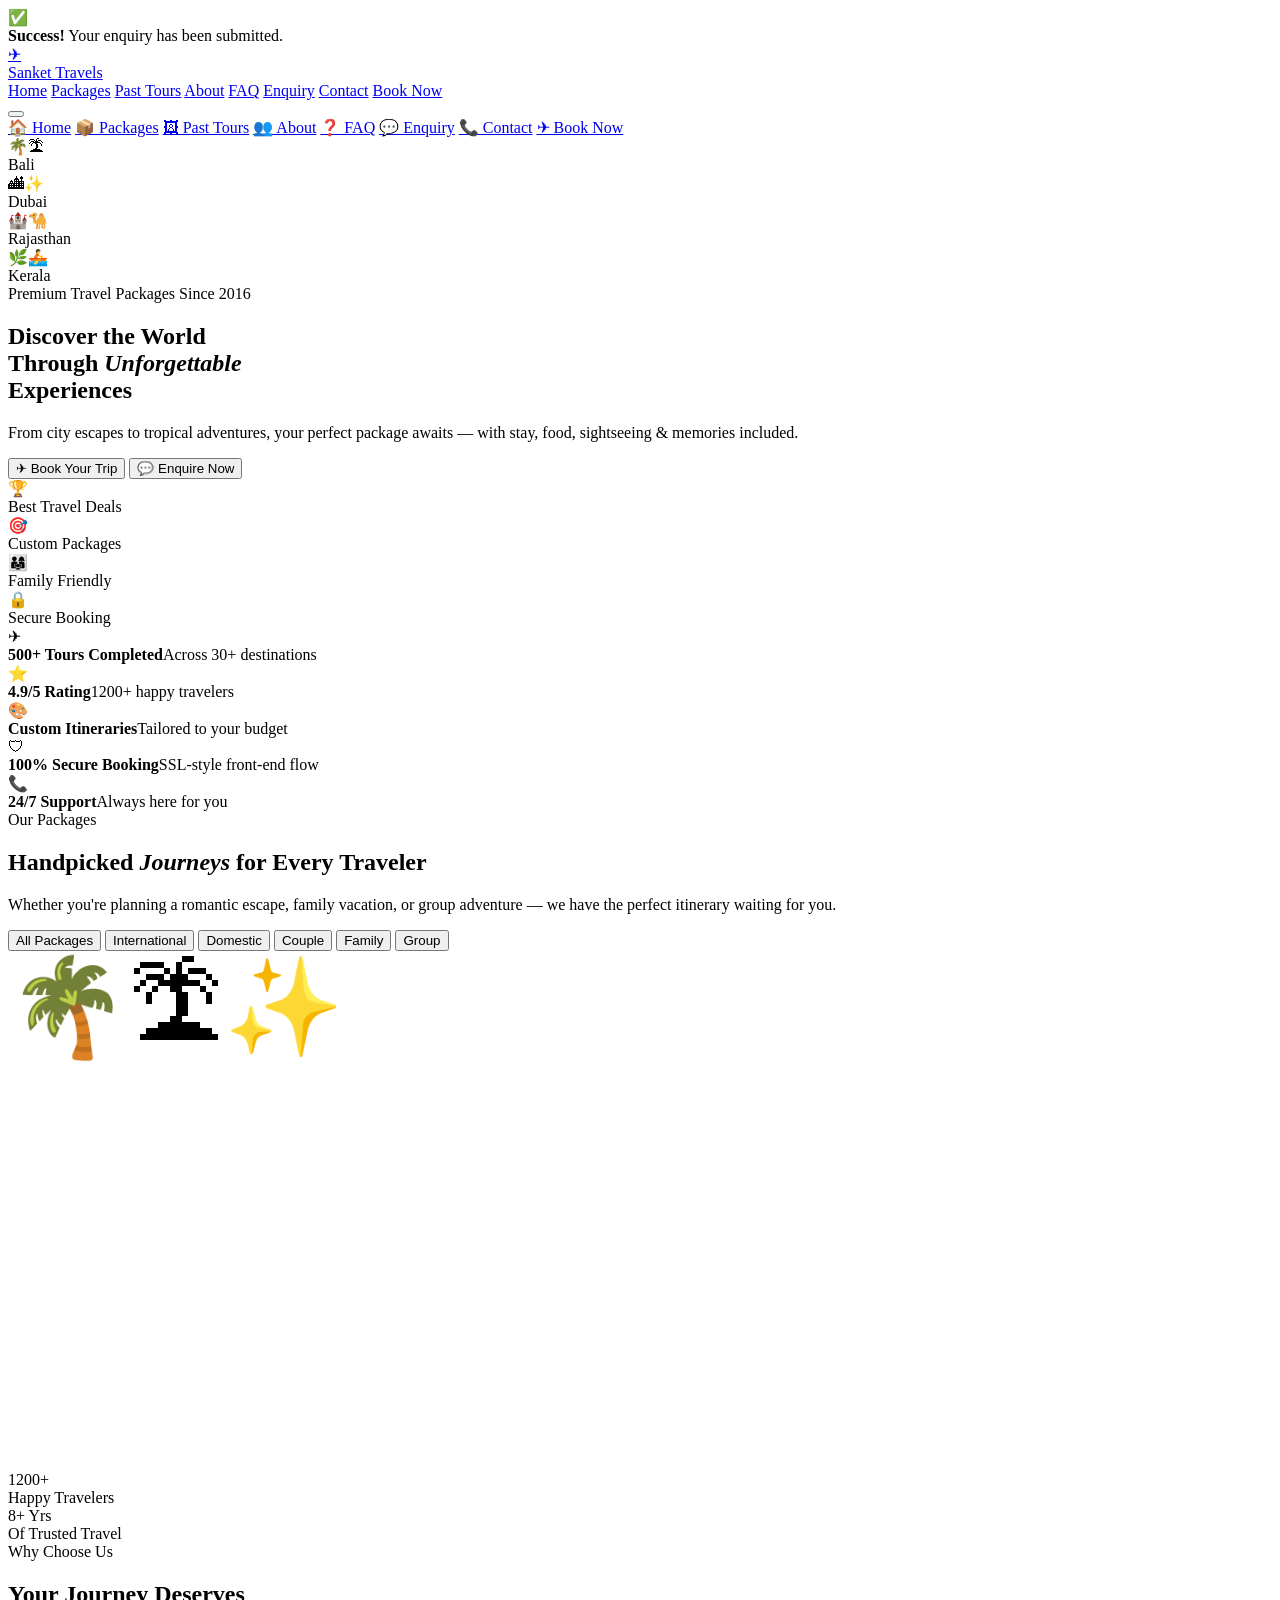
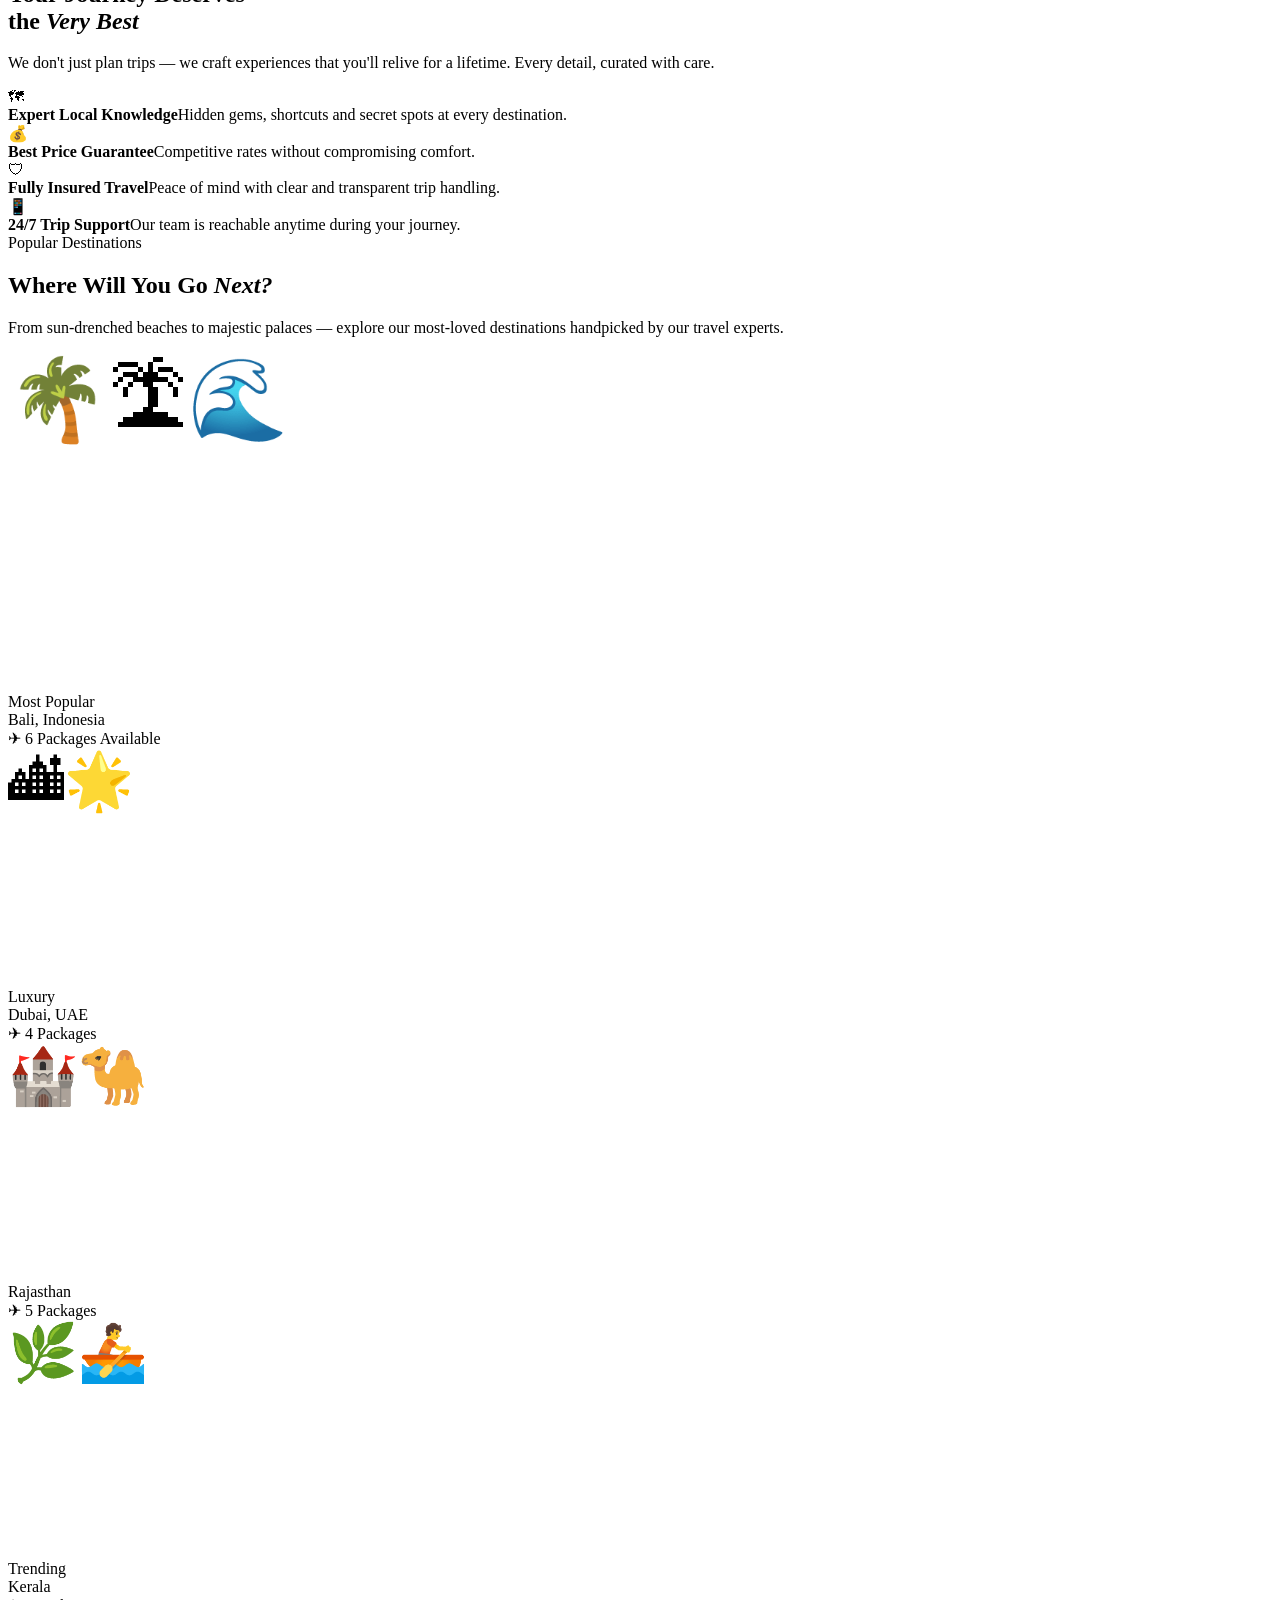
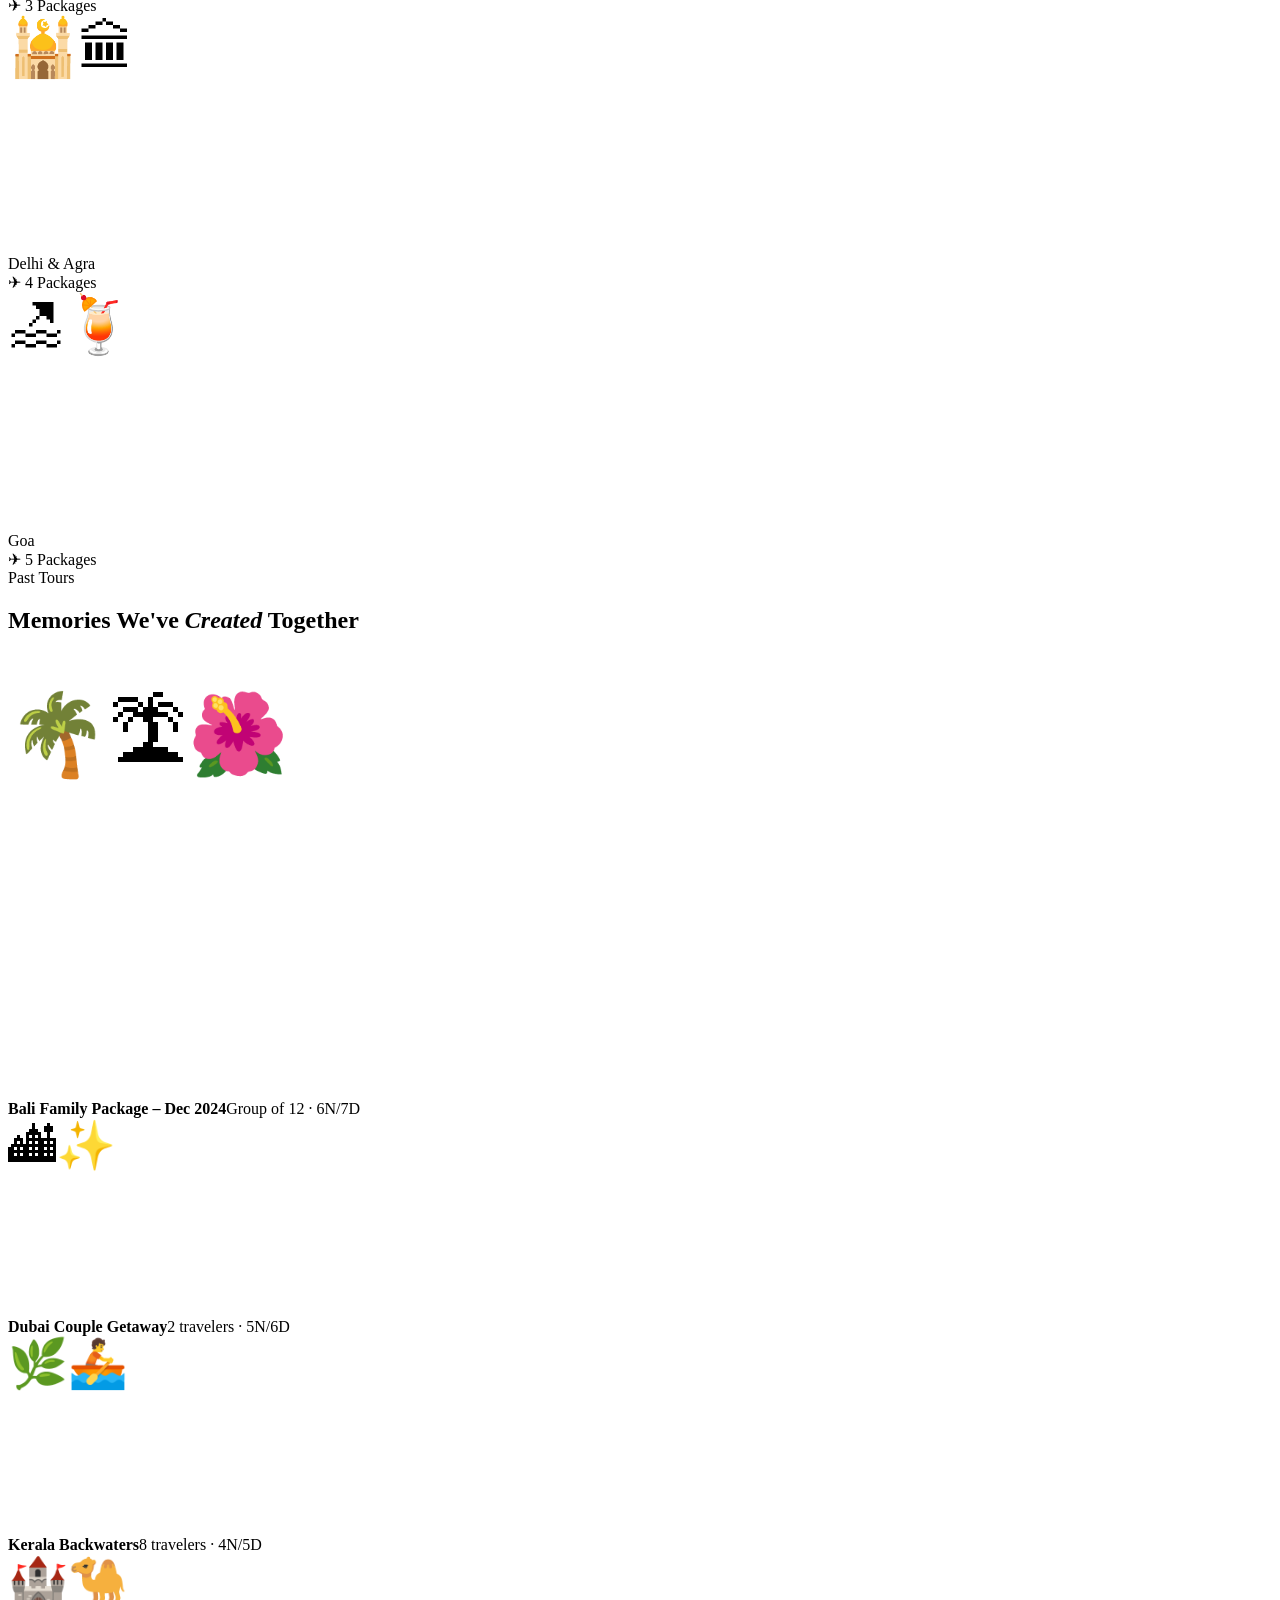
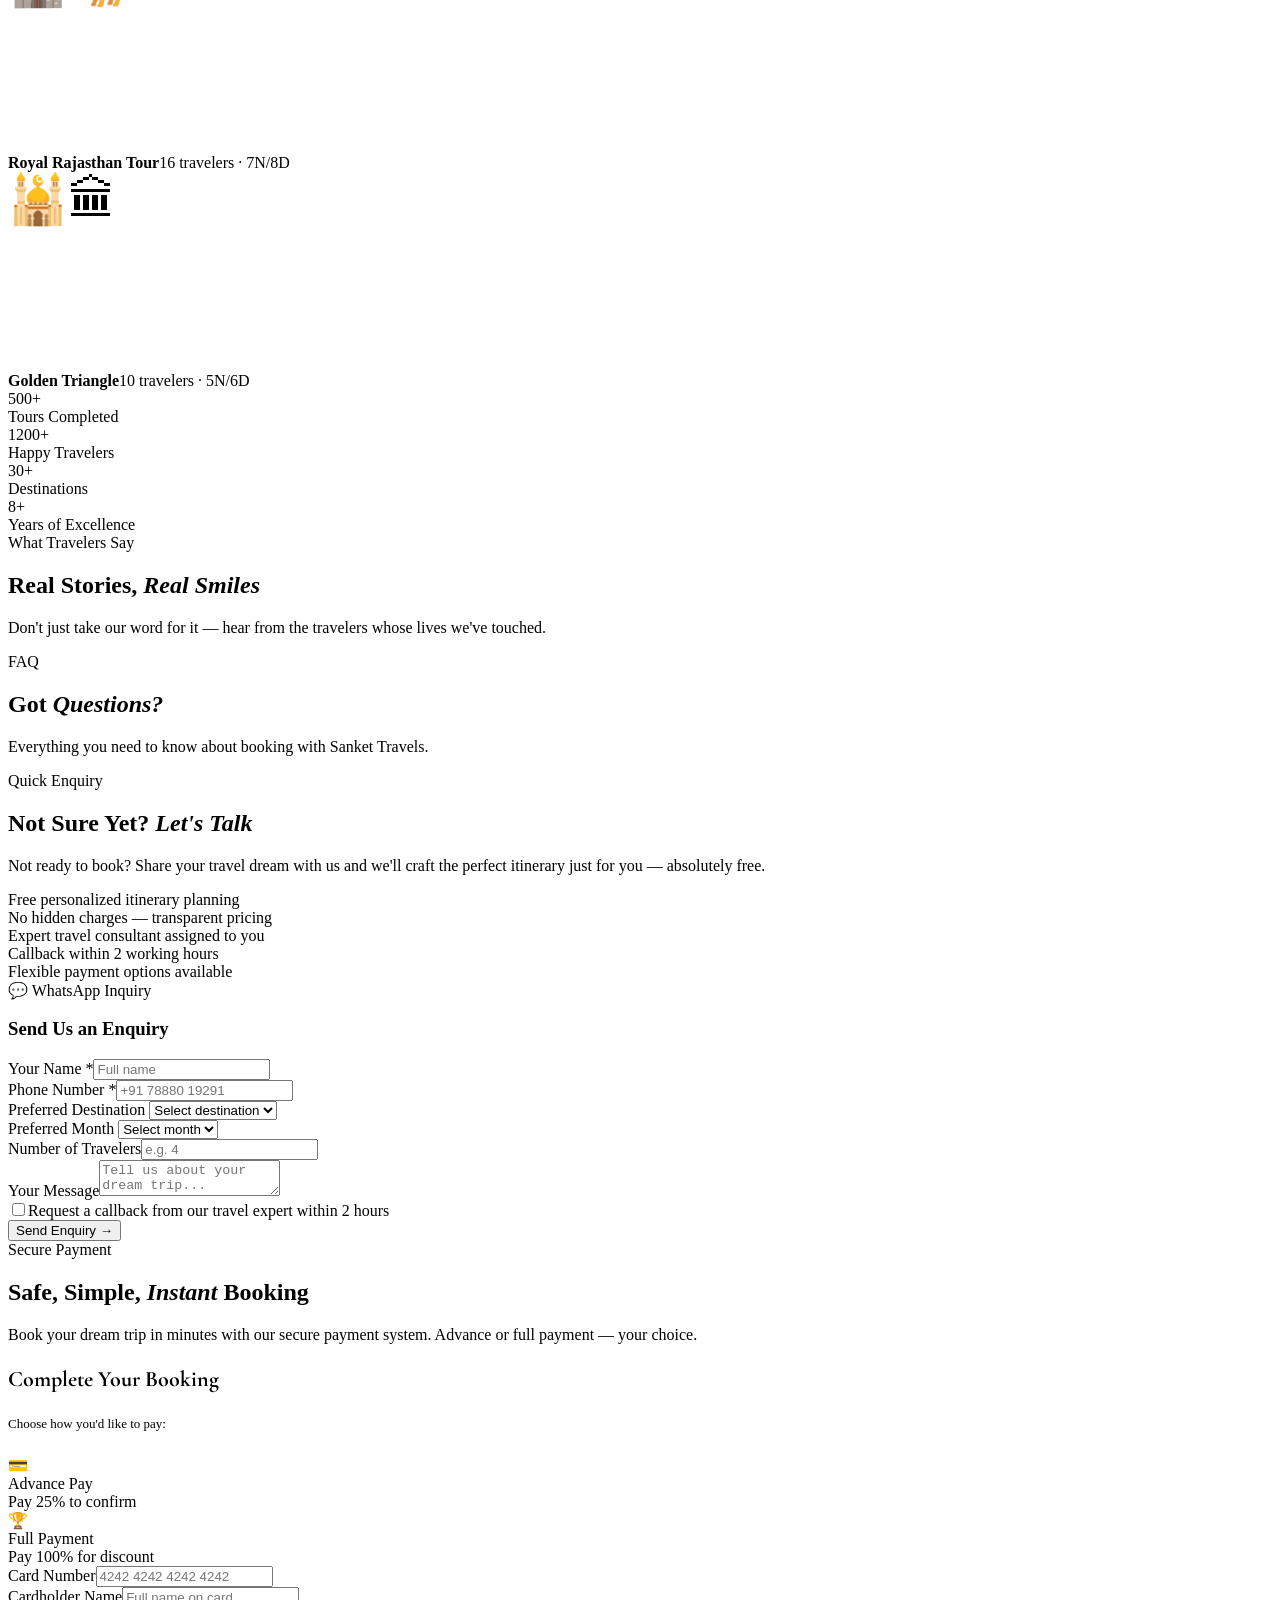
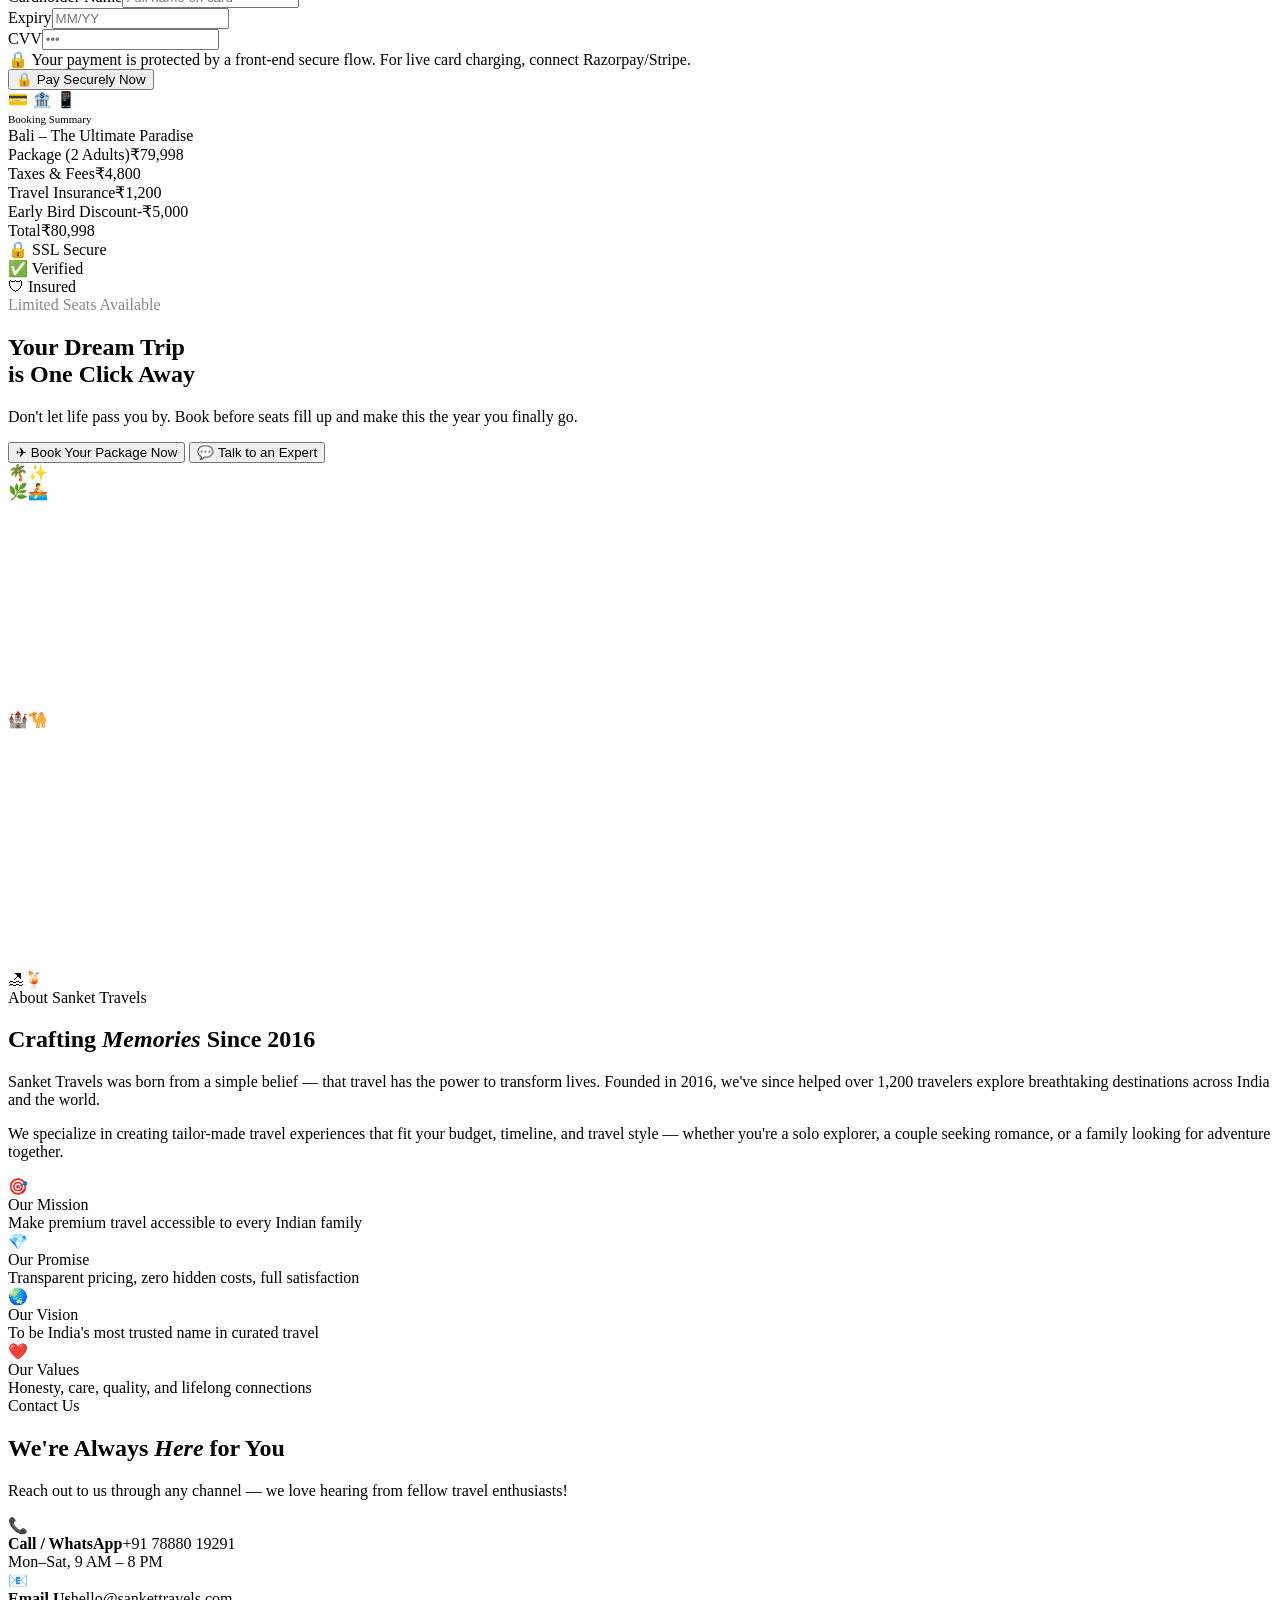
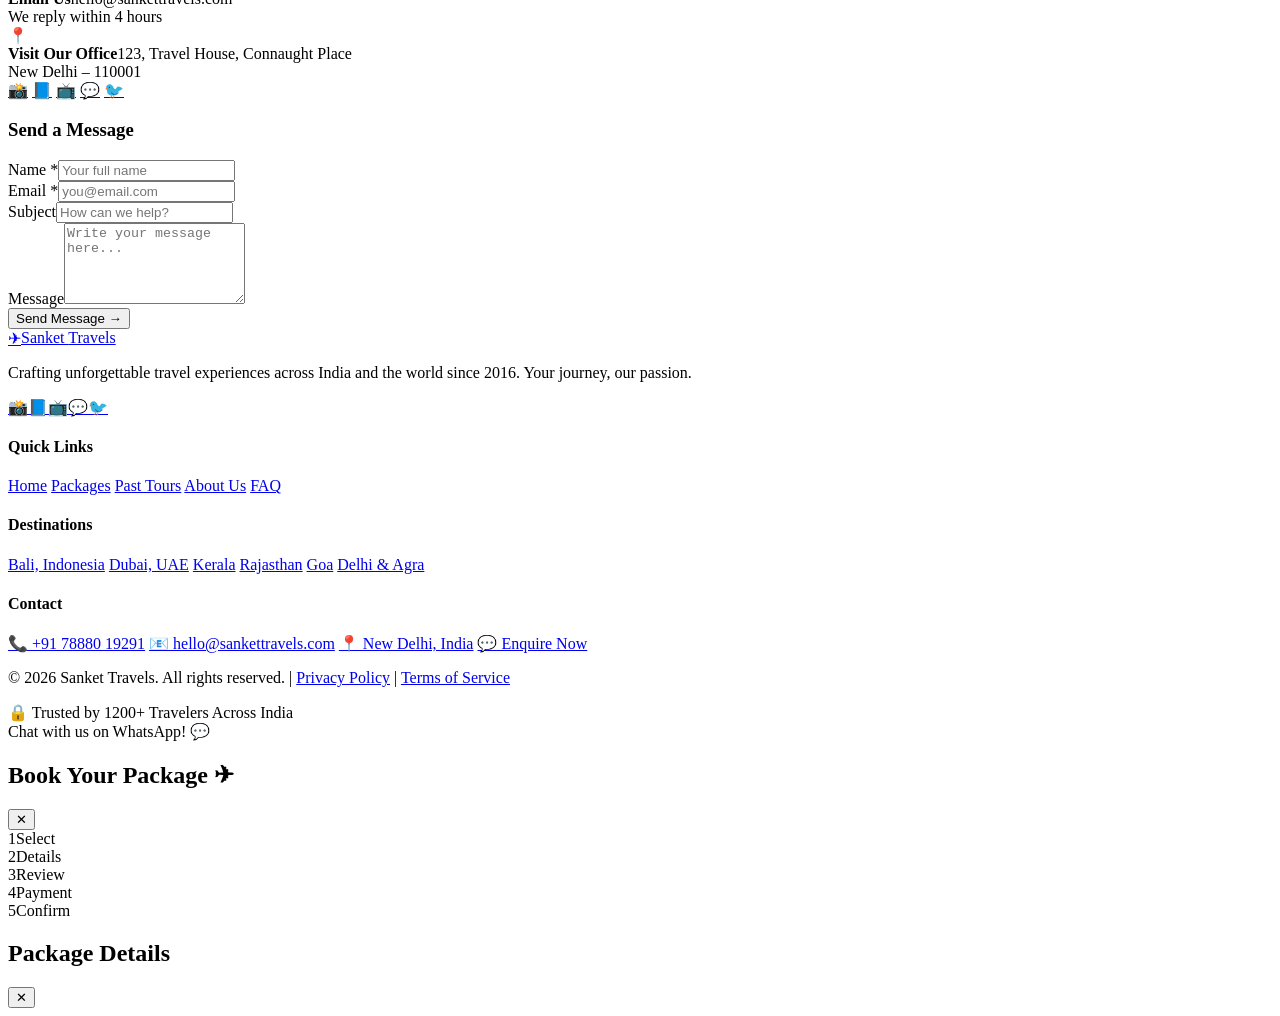
==== index.html @ 06721285 "Add files via upload" ====
<!doctype html>
<html lang="en">
<head>
  <meta charset="UTF-8" />
  <meta name="viewport" content="width=device-width, initial-scale=1.0" />
  <title>Sanket Travels – Unforgettable Journeys Await</title>
  <meta name="description" content="Sanket Travels offers premium multi-destination travel packages including Bali, Dubai, Goa, Kerala, Rajasthan and more." />
  <meta name="keywords" content="Sanket Travels, travel packages, Bali tours, Dubai packages, family travel, couple trips, budget tours India" />
  <link rel="preconnect" href="https://fonts.googleapis.com" />
  <link rel="preconnect" href="https://fonts.gstatic.com" crossorigin />
  <link href="https://fonts.googleapis.com/css2?family=Cormorant+Garamond:wght@400;600;700&family=DM+Sans:wght@400;500;700&family=Playfair+Display:ital,wght@0,700;1,600&display=swap" rel="stylesheet" />
  <link rel="stylesheet" href="assets/css/style.css" />
</head>
<body>
  <div class="notif" id="notif" aria-live="polite">
    <div class="notif-icon" id="notifIcon">✅</div>
    <div>
      <strong id="notifTitle">Success!</strong>
      <span id="notifMsg">Your enquiry has been submitted.</span>
    </div>
  </div>

  <nav id="mainNav">
    <div class="nav-inner">
      <a class="nav-logo" href="#home">
        <div class="nav-logo-icon">✈</div>
        <span class="nav-logo-text">Sanket <span>Travels</span></span>
      </a>
      <div class="nav-links">
        <a href="#home">Home</a>
        <a href="#packages">Packages</a>
        <a href="#gallery">Past Tours</a>
        <a href="#about">About</a>
        <a href="#faq">FAQ</a>
        <a href="#enquiry">Enquiry</a>
        <a href="#contact">Contact</a>
        <a href="#bookingModalAnchor" class="nav-cta" id="bookNowNav">Book Now</a>
      </div>
      <button class="hamburger" id="hamburger" aria-label="Open menu">
        <span></span><span></span><span></span>
      </button>
    </div>
  </nav>

  <div class="mobile-menu" id="mobileMenu">
    <a href="#home">🏠 Home</a>
    <a href="#packages">📦 Packages</a>
    <a href="#gallery">🖼 Past Tours</a>
    <a href="#about">👥 About</a>
    <a href="#faq">❓ FAQ</a>
    <a href="#enquiry">💬 Enquiry</a>
    <a href="#contact">📞 Contact</a>
    <a href="#bookingModalAnchor" class="mobile-book" id="mobileBookNow">✈ Book Now</a>
  </div>

  <main>
    <section class="hero" id="home">
      <div class="hero-bg"></div>
      <div class="hero-pattern"></div>
      <div class="hero-glow"></div>
      <div class="hero-glow2"></div>

      <div class="hero-images">
        <div class="hero-img-grid">
          <div class="hero-img-cell"><div class="img-placeholder bali">🌴🏝</div><span class="hero-img-label">Bali</span></div>
          <div class="hero-img-cell"><div class="img-placeholder dubai">🏙✨</div><span class="hero-img-label">Dubai</span></div>
          <div class="hero-img-cell"><div class="img-placeholder rajasthan">🏰🐪</div><span class="hero-img-label">Rajasthan</span></div>
          <div class="hero-img-cell"><div class="img-placeholder kerala">🌿🚣</div><span class="hero-img-label">Kerala</span></div>
        </div>
      </div>

      <div class="hero-content">
        <div class="hero-eyebrow"><span>Premium Travel Packages Since 2016</span></div>
        <h1>Discover the World<br>Through <em>Unforgettable</em><br>Experiences</h1>
        <p class="hero-sub">From city escapes to tropical adventures, your perfect package awaits — with stay, food, sightseeing & memories included.</p>
        <div class="hero-btns">
          <button class="btn-primary" data-scroll="packages">✈ Book Your Trip</button>
          <button class="btn-outline" data-scroll="enquiry">💬 Enquire Now</button>
        </div>
        <div class="hero-trust">
          <div class="trust-item"><div class="trust-icon">🏆</div>Best Travel Deals</div>
          <div class="trust-item"><div class="trust-icon">🎯</div>Custom Packages</div>
          <div class="trust-item"><div class="trust-icon">👨‍👩‍👧</div>Family Friendly</div>
          <div class="trust-item"><div class="trust-icon">🔒</div>Secure Booking</div>
        </div>
      </div>
    </section>

    <div class="trust-section">
      <div class="trust-row">
        <div class="trust-badge"><span class="trust-badge-icon">✈</span><div class="trust-badge-text"><strong>500+ Tours Completed</strong><span>Across 30+ destinations</span></div></div>
        <div class="trust-badge"><span class="trust-badge-icon">⭐</span><div class="trust-badge-text"><strong>4.9/5 Rating</strong><span>1200+ happy travelers</span></div></div>
        <div class="trust-badge"><span class="trust-badge-icon">🎨</span><div class="trust-badge-text"><strong>Custom Itineraries</strong><span>Tailored to your budget</span></div></div>
        <div class="trust-badge"><span class="trust-badge-icon">🛡</span><div class="trust-badge-text"><strong>100% Secure Booking</strong><span>SSL-style front-end flow</span></div></div>
        <div class="trust-badge"><span class="trust-badge-icon">📞</span><div class="trust-badge-text"><strong>24/7 Support</strong><span>Always here for you</span></div></div>
      </div>
    </div>

    <section class="packages-section" id="packages">
      <div class="container">
        <div class="section-header fade-in">
          <span class="section-label">Our Packages</span>
          <h2 class="section-title">Handpicked <em>Journeys</em> for Every Traveler</h2>
          <p class="section-sub">Whether you're planning a romantic escape, family vacation, or group adventure — we have the perfect itinerary waiting for you.</p>
        </div>
        <div class="packages-filter fade-in">
          <button class="filter-btn active" data-filter="all">All Packages</button>
          <button class="filter-btn" data-filter="international">International</button>
          <button class="filter-btn" data-filter="domestic">Domestic</button>
          <button class="filter-btn" data-filter="couple">Couple</button>
          <button class="filter-btn" data-filter="family">Family</button>
          <button class="filter-btn" data-filter="group">Group</button>
        </div>
        <div class="packages-grid" id="packagesGrid"></div>
      </div>
    </section>

    <section class="why-section" id="why">
      <div class="container">
        <div class="why-grid">
          <div class="why-visual slide-left">
            <div class="why-img-main"><div class="img-placeholder bali" style="height:520px;font-size:96px">🌴🏝✨</div></div>
            <div class="why-stat-card top-right">
              <div class="why-stat-num">1200+</div>
              <div class="why-stat-label">Happy Travelers</div>
            </div>
            <div class="why-stat-card bottom-left">
              <div class="why-stat-num">8+ Yrs</div>
              <div class="why-stat-label">Of Trusted Travel</div>
            </div>
          </div>
          <div class="why-content slide-right">
            <span class="section-label">Why Choose Us</span>
            <h2 class="section-title">Your Journey Deserves<br>the <em>Very Best</em></h2>
            <p class="section-sub">We don't just plan trips — we craft experiences that you'll relive for a lifetime. Every detail, curated with care.</p>
            <div class="why-features">
              <div class="why-feature"><div class="why-feature-icon">🗺</div><div class="why-feature-text"><strong>Expert Local Knowledge</strong><span>Hidden gems, shortcuts and secret spots at every destination.</span></div></div>
              <div class="why-feature"><div class="why-feature-icon">💰</div><div class="why-feature-text"><strong>Best Price Guarantee</strong><span>Competitive rates without compromising comfort.</span></div></div>
              <div class="why-feature"><div class="why-feature-icon">🛡</div><div class="why-feature-text"><strong>Fully Insured Travel</strong><span>Peace of mind with clear and transparent trip handling.</span></div></div>
              <div class="why-feature"><div class="why-feature-icon">📱</div><div class="why-feature-text"><strong>24/7 Trip Support</strong><span>Our team is reachable anytime during your journey.</span></div></div>
            </div>
          </div>
        </div>
      </div>
    </section>

    <section class="destinations-section" id="destinations">
      <div class="container">
        <div class="section-header-center fade-in">
          <span class="section-label">Popular Destinations</span>
          <h2 class="section-title">Where Will You Go <em>Next?</em></h2>
          <p class="section-sub">From sun-drenched beaches to majestic palaces — explore our most-loved destinations handpicked by our travel experts.</p>
        </div>
        <div class="dest-grid fade-in">
          <div class="dest-card large" data-scroll="packages">
            <div class="dest-card-img"><div class="img-placeholder bali" style="height:340px;font-size:80px">🌴🏝🌊</div></div>
            <div class="dest-overlay"></div>
            <div class="dest-tag">Most Popular</div>
            <div class="dest-info"><div class="dest-name">Bali, Indonesia</div><div class="dest-pkg-count">✈ 6 Packages Available</div></div>
          </div>
          <div class="dest-card" data-scroll="packages">
            <div class="dest-card-img"><div class="img-placeholder dubai" style="height:240px;font-size:56px">🏙🌟</div></div>
            <div class="dest-overlay"></div>
            <div class="dest-tag">Luxury</div>
            <div class="dest-info"><div class="dest-name">Dubai, UAE</div><div class="dest-pkg-count">✈ 4 Packages</div></div>
          </div>
          <div class="dest-card" data-scroll="packages">
            <div class="dest-card-img"><div class="img-placeholder rajasthan" style="height:240px;font-size:56px">🏰🐪</div></div>
            <div class="dest-overlay"></div>
            <div class="dest-info"><div class="dest-name">Rajasthan</div><div class="dest-pkg-count">✈ 5 Packages</div></div>
          </div>
          <div class="dest-card" data-scroll="packages">
            <div class="dest-card-img"><div class="img-placeholder kerala" style="height:240px;font-size:56px">🌿🚣</div></div>
            <div class="dest-overlay"></div>
            <div class="dest-tag">Trending</div>
            <div class="dest-info"><div class="dest-name">Kerala</div><div class="dest-pkg-count">✈ 3 Packages</div></div>
          </div>
          <div class="dest-card" data-scroll="packages">
            <div class="dest-card-img"><div class="img-placeholder delhi" style="height:240px;font-size:56px">🕌🏛</div></div>
            <div class="dest-overlay"></div>
            <div class="dest-info"><div class="dest-name">Delhi & Agra</div><div class="dest-pkg-count">✈ 4 Packages</div></div>
          </div>
          <div class="dest-card" data-scroll="packages">
            <div class="dest-card-img"><div class="img-placeholder goa" style="height:240px;font-size:56px">🏖🍹</div></div>
            <div class="dest-overlay"></div>
            <div class="dest-info"><div class="dest-name">Goa</div><div class="dest-pkg-count">✈ 5 Packages</div></div>
          </div>
        </div>
      </div>
    </section>

    <section class="gallery-section" id="gallery">
      <div class="container">
        <div class="section-header-center fade-in">
          <span class="section-label">Past Tours</span>
          <h2 class="section-title" style="color:var(--white)">Memories We've <em>Created</em> Together</h2>
          <p class="section-sub" style="color:rgba(255,255,255,.6)">Over 500 successful tours completed. Here's a glimpse of the journeys we've crafted for our wonderful travelers.</p>
        </div>
        <div class="gallery-grid fade-in">
          <div class="gallery-item"><div class="img-placeholder bali" style="height:412px;font-size:80px">🌴🏝🌺</div><div class="gallery-caption"><strong>Bali Family Package – Dec 2024</strong><span>Group of 12 · 6N/7D</span></div></div>
          <div class="gallery-item"><div class="img-placeholder dubai" style="height:200px;font-size:48px">🏙✨</div><div class="gallery-caption"><strong>Dubai Couple Getaway</strong><span>2 travelers · 5N/6D</span></div></div>
          <div class="gallery-item"><div class="img-placeholder kerala" style="height:200px;font-size:48px">🌿🚣</div><div class="gallery-caption"><strong>Kerala Backwaters</strong><span>8 travelers · 4N/5D</span></div></div>
          <div class="gallery-item"><div class="img-placeholder rajasthan" style="height:200px;font-size:48px">🏰🐪</div><div class="gallery-caption"><strong>Royal Rajasthan Tour</strong><span>16 travelers · 7N/8D</span></div></div>
          <div class="gallery-item"><div class="img-placeholder delhi" style="height:200px;font-size:48px">🕌🏛</div><div class="gallery-caption"><strong>Golden Triangle</strong><span>10 travelers · 5N/6D</span></div></div>
        </div>
        <div class="tours-stats fade-in">
          <div class="tour-stat"><span class="tour-stat-num">500+</span><div class="tour-stat-label">Tours Completed</div></div>
          <div class="tour-stat"><span class="tour-stat-num">1200+</span><div class="tour-stat-label">Happy Travelers</div></div>
          <div class="tour-stat"><span class="tour-stat-num">30+</span><div class="tour-stat-label">Destinations</div></div>
          <div class="tour-stat"><span class="tour-stat-num">8+</span><div class="tour-stat-label">Years of Excellence</div></div>
        </div>
      </div>
    </section>

    <section class="testimonials-section" id="testimonials">
      <div class="container">
        <div class="section-header-center fade-in">
          <span class="section-label">What Travelers Say</span>
          <h2 class="section-title">Real Stories, <em>Real Smiles</em></h2>
          <p class="section-sub">Don't just take our word for it — hear from the travelers whose lives we've touched.</p>
        </div>
        <div class="testimonials-grid fade-in" id="testimonialsGrid"></div>
      </div>
    </section>

    <section class="faq-section" id="faq">
      <div class="container">
        <div class="section-header-center fade-in">
          <span class="section-label">FAQ</span>
          <h2 class="section-title">Got <em>Questions?</em></h2>
          <p class="section-sub">Everything you need to know about booking with Sanket Travels.</p>
        </div>
        <div class="faq-grid fade-in" id="faqGrid"></div>
      </div>
    </section>

    <section class="enquiry-section" id="enquiry">
      <div class="container">
        <div class="enquiry-grid">
          <div class="enquiry-content slide-left">
            <span class="section-label">Quick Enquiry</span>
            <h2 class="section-title">Not Sure Yet? <em>Let's Talk</em></h2>
            <p class="section-sub">Not ready to book? Share your travel dream with us and we'll craft the perfect itinerary just for you — absolutely free.</p>
            <div class="enquiry-perks">
              <div class="perk">Free personalized itinerary planning</div>
              <div class="perk">No hidden charges — transparent pricing</div>
              <div class="perk">Expert travel consultant assigned to you</div>
              <div class="perk">Callback within 2 working hours</div>
              <div class="perk">Flexible payment options available</div>
            </div>
            <div class="mini-wa">
              <a class="mini-wa-btn" id="enquiryWhatsApp" target="_blank" rel="noopener">💬 WhatsApp Inquiry</a>
            </div>
          </div>
          <div class="slide-right">
            <div class="enquiry-form">
              <h3 class="form-title">Send Us an Enquiry</h3>
              <form id="enquiryForm">
                <div class="form-row">
                  <div class="form-group"><label for="enqName">Your Name *</label><input type="text" id="enqName" placeholder="Full name" required></div>
                  <div class="form-group"><label for="enqPhone">Phone Number *</label><input type="tel" id="enqPhone" placeholder="+91 78880 19291" required></div>
                </div>
                <div class="form-group">
                  <label for="enqDest">Preferred Destination</label>
                  <select id="enqDest">
                    <option value="">Select destination</option>
                    <option>Bali, Indonesia</option><option>Dubai, UAE</option><option>Kerala</option><option>Rajasthan</option><option>Delhi & Agra</option><option>Goa</option><option>Not decided yet</option>
                  </select>
                </div>
                <div class="form-row">
                  <div class="form-group">
                    <label for="enqMonth">Preferred Month</label>
                    <select id="enqMonth">
                      <option value="">Select month</option>
                      <option>January</option><option>February</option><option>March</option><option>April</option><option>May</option><option>June</option><option>July</option><option>August</option><option>September</option><option>October</option><option>November</option><option>December</option>
                    </select>
                  </div>
                  <div class="form-group"><label for="enqTravelers">Number of Travelers</label><input type="number" id="enqTravelers" placeholder="e.g. 4" min="1"></div>
                </div>
                <div class="form-group"><label for="enqMsg">Your Message</label><textarea id="enqMsg" placeholder="Tell us about your dream trip..."></textarea></div>
                <div class="form-check"><input type="checkbox" id="enqCallback"><label for="enqCallback">Request a callback from our travel expert within 2 hours</label></div>
                <button class="form-submit" type="submit">Send Enquiry →</button>
              </form>
            </div>
          </div>
        </div>
      </div>
    </section>

    <section class="payment-section" id="payment">
      <div class="container">
        <div class="section-header fade-in">
          <span class="section-label">Secure Payment</span>
          <h2 class="section-title">Safe, Simple, <em>Instant</em> Booking</h2>
          <p class="section-sub">Book your dream trip in minutes with our secure payment system. Advance or full payment — your choice.</p>
        </div>
        <div class="payment-grid fade-in">
          <div class="payment-form-card">
            <h3 style="font-size:22px;margin-bottom:24px;font-family:'Cormorant Garamond',serif">Complete Your Booking</h3>
            <p style="font-size:13px;color:var(--muted);margin-bottom:24px">Choose how you'd like to pay:</p>
            <div class="payment-options">
              <div class="pay-option selected" data-pay="Advance Payment (25%)">
                <div class="pay-option-icon">💳</div><div class="pay-option-label">Advance Pay</div><div class="pay-option-sub">Pay 25% to confirm</div>
              </div>
              <div class="pay-option" data-pay="Full Payment (100%)">
                <div class="pay-option-icon">🏆</div><div class="pay-option-label">Full Payment</div><div class="pay-option-sub">Pay 100% for discount</div>
              </div>
            </div>
            <div class="form-group"><label for="cardNumber">Card Number</label><input id="cardNumber" type="text" placeholder="4242 4242 4242 4242" maxlength="19"></div>
            <div class="card-row">
              <div class="form-group"><label for="cardName">Cardholder Name</label><input id="cardName" type="text" placeholder="Full name on card"></div>
              <div class="form-group"><label for="cardExp">Expiry</label><input id="cardExp" type="text" placeholder="MM/YY" maxlength="5"></div>
              <div class="form-group"><label for="cardCvv">CVV</label><input id="cardCvv" type="password" placeholder="•••" maxlength="3"></div>
            </div>
            <div class="secure-note">
              <span>🔒</span> Your payment is protected by a front-end secure flow. For live card charging, connect Razorpay/Stripe.
            </div>
            <button class="form-submit" id="payNowBtn" type="button">🔒 Pay Securely Now</button>
            <div class="cards-row">💳 🏦 📱</div>
          </div>
          <div class="payment-summary" id="paymentSummary">
            <span class="section-label" style="font-size:11px;margin-bottom:8px">Booking Summary</span>
            <div class="pay-pkg-name">Bali – The Ultimate Paradise</div>
            <div class="pay-line"><span>Package (2 Adults)</span><span>₹79,998</span></div>
            <div class="pay-line"><span>Taxes & Fees</span><span>₹4,800</span></div>
            <div class="pay-line"><span>Travel Insurance</span><span>₹1,200</span></div>
            <div class="pay-line discount"><span>Early Bird Discount</span><span>-₹5,000</span></div>
            <div class="pay-total"><span>Total</span><span>₹80,998</span></div>
            <div class="secure-badges">
              <div class="secure-badge">🔒 SSL Secure</div>
              <div class="secure-badge">✅ Verified</div>
              <div class="secure-badge">🛡 Insured</div>
            </div>
          </div>
        </div>
      </div>
    </section>

    <div class="cta-section fade-in">
      <div class="container">
        <span class="section-label" style="color:rgba(14,17,23,.5);margin-bottom:16px">Limited Seats Available</span>
        <h2 class="cta-title">Your Dream Trip<br>is One Click Away</h2>
        <p class="cta-sub">Don't let life pass you by. Book before seats fill up and make this the year you finally go.</p>
        <div class="cta-btns">
          <button class="btn-dark" id="ctaBook">✈ Book Your Package Now</button>
          <button class="btn-outline dark-on-gold" data-scroll="enquiry">💬 Talk to an Expert</button>
        </div>
      </div>
    </div>

    <section class="about-section" id="about">
      <div class="container">
        <div class="about-grid">
          <div class="about-visual fade-in">
            <div>
              <div class="about-img"><div class="img-placeholder bali">🌴✨</div></div>
              <div class="about-img tall"><div class="img-placeholder kerala" style="height:260px">🌿🚣</div></div>
            </div>
            <div>
              <div class="about-img tall" style="margin-top:-32px"><div class="img-placeholder rajasthan" style="height:260px">🏰🐪</div></div>
              <div class="about-img"><div class="img-placeholder goa">🏖🍹</div></div>
            </div>
          </div>
          <div class="slide-right">
            <span class="section-label">About Sanket Travels</span>
            <h2 class="section-title">Crafting <em>Memories</em> Since 2016</h2>
            <p class="about-text">Sanket Travels was born from a simple belief — that travel has the power to transform lives. Founded in 2016, we've since helped over 1,200 travelers explore breathtaking destinations across India and the world.</p>
            <p class="about-text">We specialize in creating tailor-made travel experiences that fit your budget, timeline, and travel style — whether you're a solo explorer, a couple seeking romance, or a family looking for adventure together.</p>
            <div class="about-values">
              <div class="value-item"><div class="value-icon">🎯</div><div class="value-name">Our Mission</div><div class="value-desc">Make premium travel accessible to every Indian family</div></div>
              <div class="value-item"><div class="value-icon">💎</div><div class="value-name">Our Promise</div><div class="value-desc">Transparent pricing, zero hidden costs, full satisfaction</div></div>
              <div class="value-item"><div class="value-icon">🌏</div><div class="value-name">Our Vision</div><div class="value-desc">To be India's most trusted name in curated travel</div></div>
              <div class="value-item"><div class="value-icon">❤️</div><div class="value-name">Our Values</div><div class="value-desc">Honesty, care, quality, and lifelong connections</div></div>
            </div>
          </div>
        </div>
      </div>
    </section>

    <section class="contact-section" id="contact">
      <div class="container">
        <div class="contact-grid">
          <div class="slide-left">
            <span class="section-label">Contact Us</span>
            <h2 class="section-title">We're Always <em>Here</em> for You</h2>
            <p class="section-sub">Reach out to us through any channel — we love hearing from fellow travel enthusiasts!</p>
            <div class="contact-info">
              <div class="contact-item"><div class="contact-icon">📞</div><div><strong>Call / WhatsApp</strong><span>+91 78880 19291<br>Mon–Sat, 9 AM – 8 PM</span></div></div>
              <div class="contact-item"><div class="contact-icon">📧</div><div><strong>Email Us</strong><span>hello@sankettravels.com<br>We reply within 4 hours</span></div></div>
              <div class="contact-item"><div class="contact-icon">📍</div><div><strong>Visit Our Office</strong><span>123, Travel House, Connaught Place<br>New Delhi – 110001</span></div></div>
            </div>
            <div class="social-links">
              <a class="social-link" href="#" aria-label="Instagram">📸</a>
              <a class="social-link" href="#" aria-label="Facebook">📘</a>
              <a class="social-link" href="#" aria-label="YouTube">📺</a>
              <a class="social-link" href="#" aria-label="WhatsApp">💬</a>
              <a class="social-link" href="#" aria-label="Twitter">🐦</a>
            </div>
          </div>

          <div class="slide-right">
            <div class="enquiry-form contact-form-box">
              <h3 class="form-title">Send a Message</h3>
              <form id="contactForm">
                <div class="form-row">
                  <div class="form-group"><label for="cName">Name *</label><input type="text" id="cName" placeholder="Your full name" required></div>
                  <div class="form-group"><label for="cEmail">Email *</label><input type="email" id="cEmail" placeholder="you@email.com" required></div>
                </div>
                <div class="form-group"><label for="cSubject">Subject</label><input type="text" id="cSubject" placeholder="How can we help?"></div>
                <div class="form-group"><label for="cMsg">Message</label><textarea id="cMsg" rows="5" placeholder="Write your message here..."></textarea></div>
                <button class="form-submit" type="submit">Send Message →</button>
              </form>
            </div>
          </div>
        </div>
      </div>
    </section>
  </main>

  <footer>
    <div class="footer-grid">
      <div class="footer-brand">
        <a class="nav-logo" href="#home" style="display:inline-flex;margin-bottom:0">
          <div class="nav-logo-icon">✈</div>
          <span class="nav-logo-text">Sanket <span>Travels</span></span>
        </a>
        <p>Crafting unforgettable travel experiences across India and the world since 2016. Your journey, our passion.</p>
        <div class="footer-social">
          <a href="#" aria-label="Instagram">📸</a><a href="#" aria-label="Facebook">📘</a><a href="#" aria-label="YouTube">📺</a><a href="#" aria-label="WhatsApp">💬</a><a href="#" aria-label="Twitter">🐦</a>
        </div>
      </div>
      <div class="footer-col">
        <h4>Quick Links</h4>
        <a href="#home">Home</a>
        <a href="#packages">Packages</a>
        <a href="#gallery">Past Tours</a>
        <a href="#about">About Us</a>
        <a href="#faq">FAQ</a>
      </div>
      <div class="footer-col">
        <h4>Destinations</h4>
        <a href="#packages">Bali, Indonesia</a>
        <a href="#packages">Dubai, UAE</a>
        <a href="#packages">Kerala</a>
        <a href="#packages">Rajasthan</a>
        <a href="#packages">Goa</a>
        <a href="#packages">Delhi & Agra</a>
      </div>
      <div class="footer-col">
        <h4>Contact</h4>
        <a href="tel:+917888019291">📞 +91 78880 19291</a>
        <a href="mailto:hello@sankettravels.com">📧 hello@sankettravels.com</a>
        <a href="#">📍 New Delhi, India</a>
        <a href="#enquiry">💬 Enquire Now</a>
      </div>
    </div>
    <div class="footer-bottom">
      <p>© 2026 Sanket Travels. All rights reserved. | <a href="#" class="footer-link">Privacy Policy</a> | <a href="#" class="footer-link">Terms of Service</a></p>
      <div class="footer-trust">🔒 Trusted by 1200+ Travelers Across India</div>
    </div>
  </footer>

  <div class="whatsapp-float">
    <span class="wa-tooltip">Chat with us on WhatsApp!</span>
    <a class="wa-btn" id="whatsappFloat" target="_blank" rel="noopener" title="WhatsApp">💬</a>
  </div>

  <div class="modal-overlay" id="bookingModal" aria-hidden="true">
    <div class="modal">
      <div class="modal-header">
        <h2 class="modal-title">Book Your Package ✈</h2>
        <button class="modal-close" data-close="booking">✕</button>
      </div>
      <div class="modal-body">
        <div class="steps" id="bookingSteps">
          <div class="step active" data-step="1"><span class="step-num">1</span>Select</div>
          <div class="step" data-step="2"><span class="step-num">2</span>Details</div>
          <div class="step" data-step="3"><span class="step-num">3</span>Review</div>
          <div class="step" data-step="4"><span class="step-num">4</span>Payment</div>
          <div class="step" data-step="5"><span class="step-num">5</span>Confirm</div>
        </div>
        <div id="bookingStepContent"></div>
      </div>
    </div>
  </div>

  <div class="modal-overlay" id="pkgDetailModal" aria-hidden="true">
    <div class="modal">
      <div class="modal-header">
        <h2 class="modal-title" id="pkgDetailTitle">Package Details</h2>
        <button class="modal-close" data-close="pkg">✕</button>
      </div>
      <div class="modal-body" id="pkgDetailBody"></div>
    </div>
  </div>

  <script src="assets/js/script.js"></script>
</body>
</html>
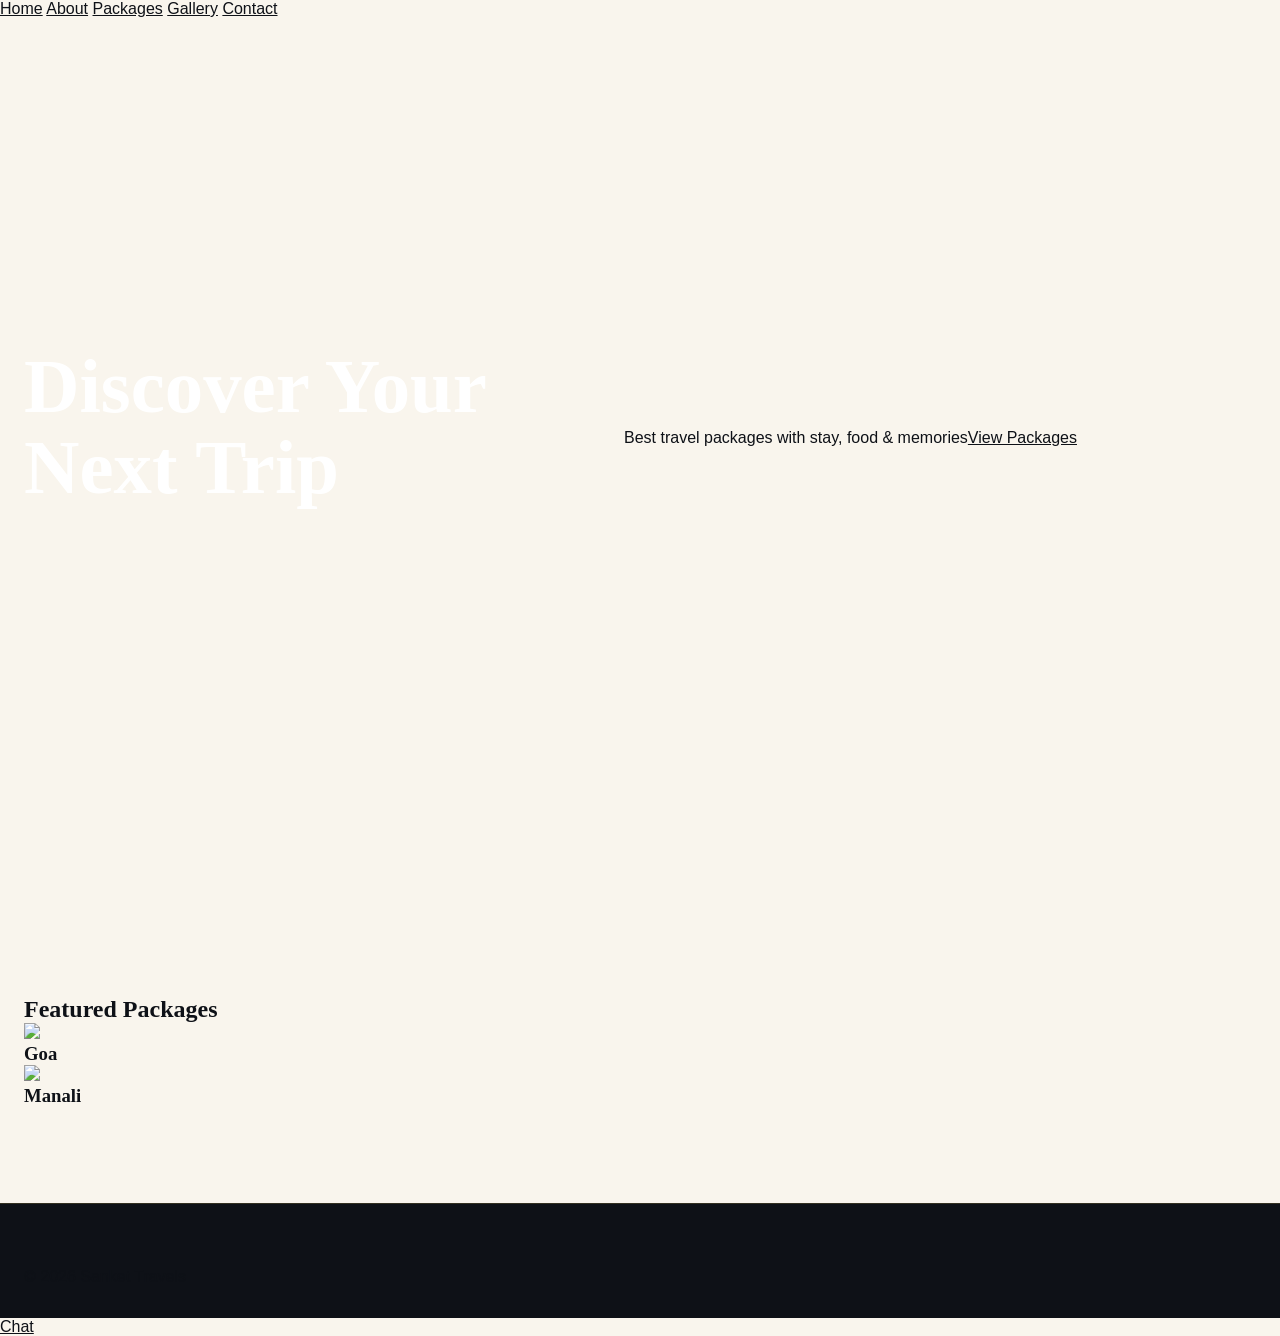
==== commit 3b70df6b: "Add files via upload" ====
--- a/index.html
+++ b/index.html
@@ -1,499 +1,34 @@
-<!doctype html>
-<html lang="en">
+<!DOCTYPE html>
+<html>
 <head>
-  <meta charset="UTF-8" />
-  <meta name="viewport" content="width=device-width, initial-scale=1.0" />
-  <title>Sanket Travels – Unforgettable Journeys Await</title>
-  <meta name="description" content="Sanket Travels offers premium multi-destination travel packages including Bali, Dubai, Goa, Kerala, Rajasthan and more." />
-  <meta name="keywords" content="Sanket Travels, travel packages, Bali tours, Dubai packages, family travel, couple trips, budget tours India" />
-  <link rel="preconnect" href="https://fonts.googleapis.com" />
-  <link rel="preconnect" href="https://fonts.gstatic.com" crossorigin />
-  <link href="https://fonts.googleapis.com/css2?family=Cormorant+Garamond:wght@400;600;700&family=DM+Sans:wght@400;500;700&family=Playfair+Display:ital,wght@0,700;1,600&display=swap" rel="stylesheet" />
-  <link rel="stylesheet" href="assets/css/style.css" />
+<meta name="viewport" content="width=device-width, initial-scale=1.0">
+<title>Sanket Travels</title>
+<link rel="stylesheet" href="assets/css/style.css">
 </head>
 <body>
-  <div class="notif" id="notif" aria-live="polite">
-    <div class="notif-icon" id="notifIcon">✅</div>
-    <div>
-      <strong id="notifTitle">Success!</strong>
-      <span id="notifMsg">Your enquiry has been submitted.</span>
-    </div>
-  </div>
 
-  <nav id="mainNav">
-    <div class="nav-inner">
-      <a class="nav-logo" href="#home">
-        <div class="nav-logo-icon">✈</div>
-        <span class="nav-logo-text">Sanket <span>Travels</span></span>
-      </a>
-      <div class="nav-links">
-        <a href="#home">Home</a>
-        <a href="#packages">Packages</a>
-        <a href="#gallery">Past Tours</a>
-        <a href="#about">About</a>
-        <a href="#faq">FAQ</a>
-        <a href="#enquiry">Enquiry</a>
-        <a href="#contact">Contact</a>
-        <a href="#bookingModalAnchor" class="nav-cta" id="bookNowNav">Book Now</a>
-      </div>
-      <button class="hamburger" id="hamburger" aria-label="Open menu">
-        <span></span><span></span><span></span>
-      </button>
-    </div>
-  </nav>
+<nav>
+  <a href="index.html">Home</a>
+  <a href="about.html">About</a>
+  <a href="packages.html">Packages</a>
+  <a href="gallery.html">Gallery</a>
+  <a href="contact.html">Contact</a>
+</nav>
 
-  <div class="mobile-menu" id="mobileMenu">
-    <a href="#home">🏠 Home</a>
-    <a href="#packages">📦 Packages</a>
-    <a href="#gallery">🖼 Past Tours</a>
-    <a href="#about">👥 About</a>
-    <a href="#faq">❓ FAQ</a>
-    <a href="#enquiry">💬 Enquiry</a>
-    <a href="#contact">📞 Contact</a>
-    <a href="#bookingModalAnchor" class="mobile-book" id="mobileBookNow">✈ Book Now</a>
-  </div>
-
-  <main>
-    <section class="hero" id="home">
-      <div class="hero-bg"></div>
-      <div class="hero-pattern"></div>
-      <div class="hero-glow"></div>
-      <div class="hero-glow2"></div>
-
-      <div class="hero-images">
-        <div class="hero-img-grid">
-          <div class="hero-img-cell"><div class="img-placeholder bali">🌴🏝</div><span class="hero-img-label">Bali</span></div>
-          <div class="hero-img-cell"><div class="img-placeholder dubai">🏙✨</div><span class="hero-img-label">Dubai</span></div>
-          <div class="hero-img-cell"><div class="img-placeholder rajasthan">🏰🐪</div><span class="hero-img-label">Rajasthan</span></div>
-          <div class="hero-img-cell"><div class="img-placeholder kerala">🌿🚣</div><span class="hero-img-label">Kerala</span></div>
-        </div>
-      </div>
-
-      <div class="hero-content">
-        <div class="hero-eyebrow"><span>Premium Travel Packages Since 2016</span></div>
-        <h1>Discover the World<br>Through <em>Unforgettable</em><br>Experiences</h1>
-        <p class="hero-sub">From city escapes to tropical adventures, your perfect package awaits — with stay, food, sightseeing & memories included.</p>
-        <div class="hero-btns">
-          <button class="btn-primary" data-scroll="packages">✈ Book Your Trip</button>
-          <button class="btn-outline" data-scroll="enquiry">💬 Enquire Now</button>
-        </div>
-        <div class="hero-trust">
-          <div class="trust-item"><div class="trust-icon">🏆</div>Best Travel Deals</div>
-          <div class="trust-item"><div class="trust-icon">🎯</div>Custom Packages</div>
-          <div class="trust-item"><div class="trust-icon">👨‍👩‍👧</div>Family Friendly</div>
-          <div class="trust-item"><div class="trust-icon">🔒</div>Secure Booking</div>
-        </div>
-      </div>
-    </section>
-
-    <div class="trust-section">
-      <div class="trust-row">
-        <div class="trust-badge"><span class="trust-badge-icon">✈</span><div class="trust-badge-text"><strong>500+ Tours Completed</strong><span>Across 30+ destinations</span></div></div>
-        <div class="trust-badge"><span class="trust-badge-icon">⭐</span><div class="trust-badge-text"><strong>4.9/5 Rating</strong><span>1200+ happy travelers</span></div></div>
-        <div class="trust-badge"><span class="trust-badge-icon">🎨</span><div class="trust-badge-text"><strong>Custom Itineraries</strong><span>Tailored to your budget</span></div></div>
-        <div class="trust-badge"><span class="trust-badge-icon">🛡</span><div class="trust-badge-text"><strong>100% Secure Booking</strong><span>SSL-style front-end flow</span></div></div>
-        <div class="trust-badge"><span class="trust-badge-icon">📞</span><div class="trust-badge-text"><strong>24/7 Support</strong><span>Always here for you</span></div></div>
-      </div>
-    </div>
-
-    <section class="packages-section" id="packages">
-      <div class="container">
-        <div class="section-header fade-in">
-          <span class="section-label">Our Packages</span>
-          <h2 class="section-title">Handpicked <em>Journeys</em> for Every Traveler</h2>
-          <p class="section-sub">Whether you're planning a romantic escape, family vacation, or group adventure — we have the perfect itinerary waiting for you.</p>
-        </div>
-        <div class="packages-filter fade-in">
-          <button class="filter-btn active" data-filter="all">All Packages</button>
-          <button class="filter-btn" data-filter="international">International</button>
-          <button class="filter-btn" data-filter="domestic">Domestic</button>
-          <button class="filter-btn" data-filter="couple">Couple</button>
-          <button class="filter-btn" data-filter="family">Family</button>
-          <button class="filter-btn" data-filter="group">Group</button>
-        </div>
-        <div class="packages-grid" id="packagesGrid"></div>
-      </div>
-    </section>
-
-    <section class="why-section" id="why">
-      <div class="container">
-        <div class="why-grid">
-          <div class="why-visual slide-left">
-            <div class="why-img-main"><div class="img-placeholder bali" style="height:520px;font-size:96px">🌴🏝✨</div></div>
-            <div class="why-stat-card top-right">
-              <div class="why-stat-num">1200+</div>
-              <div class="why-stat-label">Happy Travelers</div>
-            </div>
-            <div class="why-stat-card bottom-left">
-              <div class="why-stat-num">8+ Yrs</div>
-              <div class="why-stat-label">Of Trusted Travel</div>
-            </div>
-          </div>
-          <div class="why-content slide-right">
-            <span class="section-label">Why Choose Us</span>
-            <h2 class="section-title">Your Journey Deserves<br>the <em>Very Best</em></h2>
-            <p class="section-sub">We don't just plan trips — we craft experiences that you'll relive for a lifetime. Every detail, curated with care.</p>
-            <div class="why-features">
-              <div class="why-feature"><div class="why-feature-icon">🗺</div><div class="why-feature-text"><strong>Expert Local Knowledge</strong><span>Hidden gems, shortcuts and secret spots at every destination.</span></div></div>
-              <div class="why-feature"><div class="why-feature-icon">💰</div><div class="why-feature-text"><strong>Best Price Guarantee</strong><span>Competitive rates without compromising comfort.</span></div></div>
-              <div class="why-feature"><div class="why-feature-icon">🛡</div><div class="why-feature-text"><strong>Fully Insured Travel</strong><span>Peace of mind with clear and transparent trip handling.</span></div></div>
-              <div class="why-feature"><div class="why-feature-icon">📱</div><div class="why-feature-text"><strong>24/7 Trip Support</strong><span>Our team is reachable anytime during your journey.</span></div></div>
-            </div>
-          </div>
-        </div>
-      </div>
-    </section>
-
-    <section class="destinations-section" id="destinations">
-      <div class="container">
-        <div class="section-header-center fade-in">
-          <span class="section-label">Popular Destinations</span>
-          <h2 class="section-title">Where Will You Go <em>Next?</em></h2>
-          <p class="section-sub">From sun-drenched beaches to majestic palaces — explore our most-loved destinations handpicked by our travel experts.</p>
-        </div>
-        <div class="dest-grid fade-in">
-          <div class="dest-card large" data-scroll="packages">
-            <div class="dest-card-img"><div class="img-placeholder bali" style="height:340px;font-size:80px">🌴🏝🌊</div></div>
-            <div class="dest-overlay"></div>
-            <div class="dest-tag">Most Popular</div>
-            <div class="dest-info"><div class="dest-name">Bali, Indonesia</div><div class="dest-pkg-count">✈ 6 Packages Available</div></div>
-          </div>
-          <div class="dest-card" data-scroll="packages">
-            <div class="dest-card-img"><div class="img-placeholder dubai" style="height:240px;font-size:56px">🏙🌟</div></div>
-            <div class="dest-overlay"></div>
-            <div class="dest-tag">Luxury</div>
-            <div class="dest-info"><div class="dest-name">Dubai, UAE</div><div class="dest-pkg-count">✈ 4 Packages</div></div>
-          </div>
-          <div class="dest-card" data-scroll="packages">
-            <div class="dest-card-img"><div class="img-placeholder rajasthan" style="height:240px;font-size:56px">🏰🐪</div></div>
-            <div class="dest-overlay"></div>
-            <div class="dest-info"><div class="dest-name">Rajasthan</div><div class="dest-pkg-count">✈ 5 Packages</div></div>
-          </div>
-          <div class="dest-card" data-scroll="packages">
-            <div class="dest-card-img"><div class="img-placeholder kerala" style="height:240px;font-size:56px">🌿🚣</div></div>
-            <div class="dest-overlay"></div>
-            <div class="dest-tag">Trending</div>
-            <div class="dest-info"><div class="dest-name">Kerala</div><div class="dest-pkg-count">✈ 3 Packages</div></div>
-          </div>
-          <div class="dest-card" data-scroll="packages">
-            <div class="dest-card-img"><div class="img-placeholder delhi" style="height:240px;font-size:56px">🕌🏛</div></div>
-            <div class="dest-overlay"></div>
-            <div class="dest-info"><div class="dest-name">Delhi & Agra</div><div class="dest-pkg-count">✈ 4 Packages</div></div>
-          </div>
-          <div class="dest-card" data-scroll="packages">
-            <div class="dest-card-img"><div class="img-placeholder goa" style="height:240px;font-size:56px">🏖🍹</div></div>
-            <div class="dest-overlay"></div>
-            <div class="dest-info"><div class="dest-name">Goa</div><div class="dest-pkg-count">✈ 5 Packages</div></div>
-          </div>
-        </div>
-      </div>
-    </section>
-
-    <section class="gallery-section" id="gallery">
-      <div class="container">
-        <div class="section-header-center fade-in">
-          <span class="section-label">Past Tours</span>
-          <h2 class="section-title" style="color:var(--white)">Memories We've <em>Created</em> Together</h2>
-          <p class="section-sub" style="color:rgba(255,255,255,.6)">Over 500 successful tours completed. Here's a glimpse of the journeys we've crafted for our wonderful travelers.</p>
-        </div>
-        <div class="gallery-grid fade-in">
-          <div class="gallery-item"><div class="img-placeholder bali" style="height:412px;font-size:80px">🌴🏝🌺</div><div class="gallery-caption"><strong>Bali Family Package – Dec 2024</strong><span>Group of 12 · 6N/7D</span></div></div>
-          <div class="gallery-item"><div class="img-placeholder dubai" style="height:200px;font-size:48px">🏙✨</div><div class="gallery-caption"><strong>Dubai Couple Getaway</strong><span>2 travelers · 5N/6D</span></div></div>
-          <div class="gallery-item"><div class="img-placeholder kerala" style="height:200px;font-size:48px">🌿🚣</div><div class="gallery-caption"><strong>Kerala Backwaters</strong><span>8 travelers · 4N/5D</span></div></div>
-          <div class="gallery-item"><div class="img-placeholder rajasthan" style="height:200px;font-size:48px">🏰🐪</div><div class="gallery-caption"><strong>Royal Rajasthan Tour</strong><span>16 travelers · 7N/8D</span></div></div>
-          <div class="gallery-item"><div class="img-placeholder delhi" style="height:200px;font-size:48px">🕌🏛</div><div class="gallery-caption"><strong>Golden Triangle</strong><span>10 travelers · 5N/6D</span></div></div>
-        </div>
-        <div class="tours-stats fade-in">
-          <div class="tour-stat"><span class="tour-stat-num">500+</span><div class="tour-stat-label">Tours Completed</div></div>
-          <div class="tour-stat"><span class="tour-stat-num">1200+</span><div class="tour-stat-label">Happy Travelers</div></div>
-          <div class="tour-stat"><span class="tour-stat-num">30+</span><div class="tour-stat-label">Destinations</div></div>
-          <div class="tour-stat"><span class="tour-stat-num">8+</span><div class="tour-stat-label">Years of Excellence</div></div>
-        </div>
-      </div>
-    </section>
-
-    <section class="testimonials-section" id="testimonials">
-      <div class="container">
-        <div class="section-header-center fade-in">
-          <span class="section-label">What Travelers Say</span>
-          <h2 class="section-title">Real Stories, <em>Real Smiles</em></h2>
-          <p class="section-sub">Don't just take our word for it — hear from the travelers whose lives we've touched.</p>
-        </div>
-        <div class="testimonials-grid fade-in" id="testimonialsGrid"></div>
-      </div>
-    </section>
-
-    <section class="faq-section" id="faq">
-      <div class="container">
-        <div class="section-header-center fade-in">
-          <span class="section-label">FAQ</span>
-          <h2 class="section-title">Got <em>Questions?</em></h2>
-          <p class="section-sub">Everything you need to know about booking with Sanket Travels.</p>
-        </div>
-        <div class="faq-grid fade-in" id="faqGrid"></div>
-      </div>
-    </section>
-
-    <section class="enquiry-section" id="enquiry">
-      <div class="container">
-        <div class="enquiry-grid">
-          <div class="enquiry-content slide-left">
-            <span class="section-label">Quick Enquiry</span>
-            <h2 class="section-title">Not Sure Yet? <em>Let's Talk</em></h2>
-            <p class="section-sub">Not ready to book? Share your travel dream with us and we'll craft the perfect itinerary just for you — absolutely free.</p>
-            <div class="enquiry-perks">
-              <div class="perk">Free personalized itinerary planning</div>
-              <div class="perk">No hidden charges — transparent pricing</div>
-              <div class="perk">Expert travel consultant assigned to you</div>
-              <div class="perk">Callback within 2 working hours</div>
-              <div class="perk">Flexible payment options available</div>
-            </div>
-            <div class="mini-wa">
-              <a class="mini-wa-btn" id="enquiryWhatsApp" target="_blank" rel="noopener">💬 WhatsApp Inquiry</a>
-            </div>
-          </div>
-          <div class="slide-right">
-            <div class="enquiry-form">
-              <h3 class="form-title">Send Us an Enquiry</h3>
-              <form id="enquiryForm">
-                <div class="form-row">
-                  <div class="form-group"><label for="enqName">Your Name *</label><input type="text" id="enqName" placeholder="Full name" required></div>
-                  <div class="form-group"><label for="enqPhone">Phone Number *</label><input type="tel" id="enqPhone" placeholder="+91 78880 19291" required></div>
-                </div>
-                <div class="form-group">
-                  <label for="enqDest">Preferred Destination</label>
-                  <select id="enqDest">
-                    <option value="">Select destination</option>
-                    <option>Bali, Indonesia</option><option>Dubai, UAE</option><option>Kerala</option><option>Rajasthan</option><option>Delhi & Agra</option><option>Goa</option><option>Not decided yet</option>
-                  </select>
-                </div>
-                <div class="form-row">
-                  <div class="form-group">
-                    <label for="enqMonth">Preferred Month</label>
-                    <select id="enqMonth">
-                      <option value="">Select month</option>
-                      <option>January</option><option>February</option><option>March</option><option>April</option><option>May</option><option>June</option><option>July</option><option>August</option><option>September</option><option>October</option><option>November</option><option>December</option>
-                    </select>
-                  </div>
-                  <div class="form-group"><label for="enqTravelers">Number of Travelers</label><input type="number" id="enqTravelers" placeholder="e.g. 4" min="1"></div>
-                </div>
-                <div class="form-group"><label for="enqMsg">Your Message</label><textarea id="enqMsg" placeholder="Tell us about your dream trip..."></textarea></div>
-                <div class="form-check"><input type="checkbox" id="enqCallback"><label for="enqCallback">Request a callback from our travel expert within 2 hours</label></div>
-                <button class="form-submit" type="submit">Send Enquiry →</button>
-              </form>
-            </div>
-          </div>
-        </div>
-      </div>
-    </section>
-
-    <section class="payment-section" id="payment">
-      <div class="container">
-        <div class="section-header fade-in">
-          <span class="section-label">Secure Payment</span>
-          <h2 class="section-title">Safe, Simple, <em>Instant</em> Booking</h2>
-          <p class="section-sub">Book your dream trip in minutes with our secure payment system. Advance or full payment — your choice.</p>
-        </div>
-        <div class="payment-grid fade-in">
-          <div class="payment-form-card">
-            <h3 style="font-size:22px;margin-bottom:24px;font-family:'Cormorant Garamond',serif">Complete Your Booking</h3>
-            <p style="font-size:13px;color:var(--muted);margin-bottom:24px">Choose how you'd like to pay:</p>
-            <div class="payment-options">
-              <div class="pay-option selected" data-pay="Advance Payment (25%)">
-                <div class="pay-option-icon">💳</div><div class="pay-option-label">Advance Pay</div><div class="pay-option-sub">Pay 25% to confirm</div>
-              </div>
-              <div class="pay-option" data-pay="Full Payment (100%)">
-                <div class="pay-option-icon">🏆</div><div class="pay-option-label">Full Payment</div><div class="pay-option-sub">Pay 100% for discount</div>
-              </div>
-            </div>
-            <div class="form-group"><label for="cardNumber">Card Number</label><input id="cardNumber" type="text" placeholder="4242 4242 4242 4242" maxlength="19"></div>
-            <div class="card-row">
-              <div class="form-group"><label for="cardName">Cardholder Name</label><input id="cardName" type="text" placeholder="Full name on card"></div>
-              <div class="form-group"><label for="cardExp">Expiry</label><input id="cardExp" type="text" placeholder="MM/YY" maxlength="5"></div>
-              <div class="form-group"><label for="cardCvv">CVV</label><input id="cardCvv" type="password" placeholder="•••" maxlength="3"></div>
-            </div>
-            <div class="secure-note">
-              <span>🔒</span> Your payment is protected by a front-end secure flow. For live card charging, connect Razorpay/Stripe.
-            </div>
-            <button class="form-submit" id="payNowBtn" type="button">🔒 Pay Securely Now</button>
-            <div class="cards-row">💳 🏦 📱</div>
-          </div>
-          <div class="payment-summary" id="paymentSummary">
-            <span class="section-label" style="font-size:11px;margin-bottom:8px">Booking Summary</span>
-            <div class="pay-pkg-name">Bali – The Ultimate Paradise</div>
-            <div class="pay-line"><span>Package (2 Adults)</span><span>₹79,998</span></div>
-            <div class="pay-line"><span>Taxes & Fees</span><span>₹4,800</span></div>
-            <div class="pay-line"><span>Travel Insurance</span><span>₹1,200</span></div>
-            <div class="pay-line discount"><span>Early Bird Discount</span><span>-₹5,000</span></div>
-            <div class="pay-total"><span>Total</span><span>₹80,998</span></div>
-            <div class="secure-badges">
-              <div class="secure-badge">🔒 SSL Secure</div>
-              <div class="secure-badge">✅ Verified</div>
-              <div class="secure-badge">🛡 Insured</div>
-            </div>
-          </div>
-        </div>
-      </div>
-    </section>
-
-    <div class="cta-section fade-in">
-      <div class="container">
-        <span class="section-label" style="color:rgba(14,17,23,.5);margin-bottom:16px">Limited Seats Available</span>
-        <h2 class="cta-title">Your Dream Trip<br>is One Click Away</h2>
-        <p class="cta-sub">Don't let life pass you by. Book before seats fill up and make this the year you finally go.</p>
-        <div class="cta-btns">
-          <button class="btn-dark" id="ctaBook">✈ Book Your Package Now</button>
-          <button class="btn-outline dark-on-gold" data-scroll="enquiry">💬 Talk to an Expert</button>
-        </div>
-      </div>
-    </div>
-
-    <section class="about-section" id="about">
-      <div class="container">
-        <div class="about-grid">
-          <div class="about-visual fade-in">
-            <div>
-              <div class="about-img"><div class="img-placeholder bali">🌴✨</div></div>
-              <div class="about-img tall"><div class="img-placeholder kerala" style="height:260px">🌿🚣</div></div>
-            </div>
-            <div>
-              <div class="about-img tall" style="margin-top:-32px"><div class="img-placeholder rajasthan" style="height:260px">🏰🐪</div></div>
-              <div class="about-img"><div class="img-placeholder goa">🏖🍹</div></div>
-            </div>
-          </div>
-          <div class="slide-right">
-            <span class="section-label">About Sanket Travels</span>
-            <h2 class="section-title">Crafting <em>Memories</em> Since 2016</h2>
-            <p class="about-text">Sanket Travels was born from a simple belief — that travel has the power to transform lives. Founded in 2016, we've since helped over 1,200 travelers explore breathtaking destinations across India and the world.</p>
-            <p class="about-text">We specialize in creating tailor-made travel experiences that fit your budget, timeline, and travel style — whether you're a solo explorer, a couple seeking romance, or a family looking for adventure together.</p>
-            <div class="about-values">
-              <div class="value-item"><div class="value-icon">🎯</div><div class="value-name">Our Mission</div><div class="value-desc">Make premium travel accessible to every Indian family</div></div>
-              <div class="value-item"><div class="value-icon">💎</div><div class="value-name">Our Promise</div><div class="value-desc">Transparent pricing, zero hidden costs, full satisfaction</div></div>
-              <div class="value-item"><div class="value-icon">🌏</div><div class="value-name">Our Vision</div><div class="value-desc">To be India's most trusted name in curated travel</div></div>
-              <div class="value-item"><div class="value-icon">❤️</div><div class="value-name">Our Values</div><div class="value-desc">Honesty, care, quality, and lifelong connections</div></div>
-            </div>
-          </div>
-        </div>
-      </div>
-    </section>
-
-    <section class="contact-section" id="contact">
-      <div class="container">
-        <div class="contact-grid">
-          <div class="slide-left">
-            <span class="section-label">Contact Us</span>
-            <h2 class="section-title">We're Always <em>Here</em> for You</h2>
-            <p class="section-sub">Reach out to us through any channel — we love hearing from fellow travel enthusiasts!</p>
-            <div class="contact-info">
-              <div class="contact-item"><div class="contact-icon">📞</div><div><strong>Call / WhatsApp</strong><span>+91 78880 19291<br>Mon–Sat, 9 AM – 8 PM</span></div></div>
-              <div class="contact-item"><div class="contact-icon">📧</div><div><strong>Email Us</strong><span>hello@sankettravels.com<br>We reply within 4 hours</span></div></div>
-              <div class="contact-item"><div class="contact-icon">📍</div><div><strong>Visit Our Office</strong><span>123, Travel House, Connaught Place<br>New Delhi – 110001</span></div></div>
-            </div>
-            <div class="social-links">
-              <a class="social-link" href="#" aria-label="Instagram">📸</a>
-              <a class="social-link" href="#" aria-label="Facebook">📘</a>
-              <a class="social-link" href="#" aria-label="YouTube">📺</a>
-              <a class="social-link" href="#" aria-label="WhatsApp">💬</a>
-              <a class="social-link" href="#" aria-label="Twitter">🐦</a>
-            </div>
-          </div>
-
-          <div class="slide-right">
-            <div class="enquiry-form contact-form-box">
-              <h3 class="form-title">Send a Message</h3>
-              <form id="contactForm">
-                <div class="form-row">
-                  <div class="form-group"><label for="cName">Name *</label><input type="text" id="cName" placeholder="Your full name" required></div>
-                  <div class="form-group"><label for="cEmail">Email *</label><input type="email" id="cEmail" placeholder="you@email.com" required></div>
-                </div>
-                <div class="form-group"><label for="cSubject">Subject</label><input type="text" id="cSubject" placeholder="How can we help?"></div>
-                <div class="form-group"><label for="cMsg">Message</label><textarea id="cMsg" rows="5" placeholder="Write your message here..."></textarea></div>
-                <button class="form-submit" type="submit">Send Message →</button>
-              </form>
-            </div>
-          </div>
-        </div>
-      </div>
-    </section>
-  </main>
-
-  <footer>
-    <div class="footer-grid">
-      <div class="footer-brand">
-        <a class="nav-logo" href="#home" style="display:inline-flex;margin-bottom:0">
-          <div class="nav-logo-icon">✈</div>
-          <span class="nav-logo-text">Sanket <span>Travels</span></span>
-        </a>
-        <p>Crafting unforgettable travel experiences across India and the world since 2016. Your journey, our passion.</p>
-        <div class="footer-social">
-          <a href="#" aria-label="Instagram">📸</a><a href="#" aria-label="Facebook">📘</a><a href="#" aria-label="YouTube">📺</a><a href="#" aria-label="WhatsApp">💬</a><a href="#" aria-label="Twitter">🐦</a>
-        </div>
-      </div>
-      <div class="footer-col">
-        <h4>Quick Links</h4>
-        <a href="#home">Home</a>
-        <a href="#packages">Packages</a>
-        <a href="#gallery">Past Tours</a>
-        <a href="#about">About Us</a>
-        <a href="#faq">FAQ</a>
-      </div>
-      <div class="footer-col">
-        <h4>Destinations</h4>
-        <a href="#packages">Bali, Indonesia</a>
-        <a href="#packages">Dubai, UAE</a>
-        <a href="#packages">Kerala</a>
-        <a href="#packages">Rajasthan</a>
-        <a href="#packages">Goa</a>
-        <a href="#packages">Delhi & Agra</a>
-      </div>
-      <div class="footer-col">
-        <h4>Contact</h4>
-        <a href="tel:+917888019291">📞 +91 78880 19291</a>
-        <a href="mailto:hello@sankettravels.com">📧 hello@sankettravels.com</a>
-        <a href="#">📍 New Delhi, India</a>
-        <a href="#enquiry">💬 Enquire Now</a>
-      </div>
-    </div>
-    <div class="footer-bottom">
-      <p>© 2026 Sanket Travels. All rights reserved. | <a href="#" class="footer-link">Privacy Policy</a> | <a href="#" class="footer-link">Terms of Service</a></p>
-      <div class="footer-trust">🔒 Trusted by 1200+ Travelers Across India</div>
-    </div>
-  </footer>
-
-  <div class="whatsapp-float">
-    <span class="wa-tooltip">Chat with us on WhatsApp!</span>
-    <a class="wa-btn" id="whatsappFloat" target="_blank" rel="noopener" title="WhatsApp">💬</a>
-  </div>
-
-  <div class="modal-overlay" id="bookingModal" aria-hidden="true">
-    <div class="modal">
-      <div class="modal-header">
-        <h2 class="modal-title">Book Your Package ✈</h2>
-        <button class="modal-close" data-close="booking">✕</button>
-      </div>
-      <div class="modal-body">
-        <div class="steps" id="bookingSteps">
-          <div class="step active" data-step="1"><span class="step-num">1</span>Select</div>
-          <div class="step" data-step="2"><span class="step-num">2</span>Details</div>
-          <div class="step" data-step="3"><span class="step-num">3</span>Review</div>
-          <div class="step" data-step="4"><span class="step-num">4</span>Payment</div>
-          <div class="step" data-step="5"><span class="step-num">5</span>Confirm</div>
-        </div>
-        <div id="bookingStepContent"></div>
-      </div>
-    </div>
-  </div>
-
-  <div class="modal-overlay" id="pkgDetailModal" aria-hidden="true">
-    <div class="modal">
-      <div class="modal-header">
-        <h2 class="modal-title" id="pkgDetailTitle">Package Details</h2>
-        <button class="modal-close" data-close="pkg">✕</button>
-      </div>
-      <div class="modal-body" id="pkgDetailBody"></div>
-    </div>
-  </div>
-
-  <script src="assets/js/script.js"></script>
+<section class="hero">
+<h1>Discover Your Next Trip</h1>
+<p>Best travel packages with stay, food & memories</p>
+<a class="btn" href="packages.html">View Packages</a>
+</section>
+<section class="cards">
+<h2>Featured Packages</h2>
+<div class="grid">
+<div class="card"><img src="assets/images/package1.jpg"><h3>Goa</h3></div>
+<div class="card"><img src="assets/images/package2.jpg"><h3>Manali</h3></div>
+</div>
+</section>
+<footer><p>© 2026 Sanket Travels</p></footer>
+<a class="whatsapp" href="https://wa.me/917888019291">Chat</a>
+<script src="assets/js/script.js"></script>
 </body>
-</html>
+</html>
--- a/assets/css/style.css
+++ b/assets/css/style.css
@@ -0,0 +1,369 @@
+
+:root{
+  --gold:#C9A84C;
+  --gold-light:#E8C96A;
+  --gold-dark:#9A7A30;
+  --ink:#0E1117;
+  --ink-soft:#1C2230;
+  --cream:#F9F5ED;
+  --cream-dark:#EDE9DF;
+  --white:#FFFFFF;
+  --muted:#6B7280;
+  --danger:#E53E3E;
+  --success:#38A169;
+  --radius:16px;
+  --shadow:0 20px 60px rgba(0,0,0,.12);
+  --shadow-sm:0 4px 20px rgba(0,0,0,.08);
+}
+*{box-sizing:border-box;margin:0;padding:0}
+html{scroll-behavior:smooth;font-size:16px}
+body{font-family:'DM Sans',sans-serif;background:var(--cream);color:var(--ink);overflow-x:hidden}
+h1,h2,h3,h4{font-family:'Cormorant Garamond',serif}
+em{font-family:'Playfair Display',serif;font-style:italic}
+a{color:inherit}
+button,input,select,textarea{font:inherit}
+::-webkit-scrollbar{width:6px}
+::-webkit-scrollbar-track{background:var(--cream-dark)}
+::-webkit-scrollbar-thumb{background:var(--gold);border-radius:3px}
+
+section{padding:96px 24px}
+.container{max-width:1300px;margin:0 auto}
+.section-label{font-size:12px;font-weight:700;letter-spacing:3px;text-transform:uppercase;color:var(--gold);margin-bottom:12px;display:block}
+.section-title{font-size:clamp(32px,4vw,52px);color:var(--ink);line-height:1.15;margin-bottom:16px}
+.section-sub{font-size:17px;color:var(--muted);line-height:1.7;max-width:660px}
+.section-header{margin-bottom:64px}
+.section-header-center{text-align:center;margin-bottom:64px}
+.section-header-center .section-sub{margin:0 auto}
+
+nav{position:fixed;top:0;left:0;right:0;z-index:1000;transition:all .4s ease}
+nav.scrolled{background:rgba(14,17,23,.96);backdrop-filter:blur(12px);box-shadow:0 2px 30px rgba(0,0,0,.3)}
+.nav-inner{max-width:1300px;margin:0 auto;padding:0 24px;display:flex;align-items:center;justify-content:space-between;height:72px}
+.nav-logo{display:flex;align-items:center;gap:10px;text-decoration:none}
+.nav-logo-icon{width:40px;height:40px;background:linear-gradient(135deg,var(--gold),var(--gold-dark));border-radius:10px;display:flex;align-items:center;justify-content:center;font-size:18px}
+.nav-logo-text{color:var(--white);font-family:'Cormorant Garamond',serif;font-size:22px;font-weight:600;letter-spacing:.5px}
+.nav-logo-text span{color:var(--gold)}
+.nav-links{display:flex;align-items:center;gap:8px}
+.nav-links a{color:rgba(255,255,255,.8);text-decoration:none;font-size:14px;font-weight:500;padding:8px 14px;border-radius:8px;transition:all .2s;letter-spacing:.3px}
+.nav-links a:hover{color:var(--gold);background:rgba(201,168,76,.1)}
+.nav-cta{background:var(--gold);color:var(--ink)!important;padding:10px 22px!important;border-radius:50px!important;font-weight:700!important;transition:all .2s!important}
+.nav-cta:hover{background:var(--gold-light)!important;transform:translateY(-1px);box-shadow:0 8px 25px rgba(201,168,76,.4)!important}
+.hamburger{display:none;flex-direction:column;gap:5px;cursor:pointer;padding:8px;background:none;border:none}
+.hamburger span{width:24px;height:2px;background:var(--white);border-radius:2px;transition:all .3s}
+.mobile-menu{display:none;position:fixed;top:72px;left:0;right:0;background:rgba(14,17,23,.98);backdrop-filter:blur(20px);padding:24px;z-index:999;flex-direction:column;gap:8px;border-top:1px solid rgba(201,168,76,.2)}
+.mobile-menu a{color:rgba(255,255,255,.8);text-decoration:none;font-size:16px;padding:14px 16px;border-radius:10px;display:block;border-bottom:1px solid rgba(255,255,255,.05);transition:all .2s}
+.mobile-menu a:hover{color:var(--gold);background:rgba(201,168,76,.08)}
+.mobile-menu.open{display:flex}
+
+.hero{min-height:680px;height:100vh;position:relative;display:flex;align-items:center;overflow:hidden;padding-top:72px}
+.hero-bg{position:absolute;inset:0;background:linear-gradient(135deg,#0a1628 0%,#1a2d4a 40%,#0e2038 70%,#1a1a2e 100%);z-index:0}
+.hero-pattern{position:absolute;inset:0;opacity:.04;background-image:radial-gradient(circle at 2px 2px,rgba(255,255,255,.8) 1px,transparent 0);background-size:32px 32px;z-index:1}
+.hero-glow{position:absolute;top:-200px;right:-200px;width:700px;height:700px;background:radial-gradient(circle,rgba(201,168,76,.18) 0%,transparent 70%);z-index:1;animation:pulse 6s ease-in-out infinite}
+.hero-glow2{position:absolute;bottom:-200px;left:-100px;width:500px;height:500px;background:radial-gradient(circle,rgba(37,99,235,.12) 0%,transparent 70%);z-index:1;animation:pulse 8s ease-in-out infinite reverse}
+@keyframes pulse{0%,100%{transform:scale(1);opacity:.8}50%{transform:scale(1.1);opacity:1}}
+.hero-images{position:absolute;right:0;top:0;bottom:0;width:52%;z-index:2;overflow:hidden}
+.hero-img-grid{display:grid;grid-template-columns:1fr 1fr;grid-template-rows:1fr 1fr;height:100%;gap:4px;padding:4px}
+.hero-img-cell{border-radius:8px;overflow:hidden;position:relative}
+.hero-img-cell img,.hero-img-cell .img-placeholder{width:100%;height:100%;object-fit:cover}
+.img-placeholder{display:flex;align-items:center;justify-content:center;font-size:48px}
+.img-placeholder.bali{background:linear-gradient(135deg,#1a6b3a,#2d8a52,#4CAF50)}
+.img-placeholder.dubai{background:linear-gradient(135deg,#c8860a,#e8a020,#f5b942)}
+.img-placeholder.delhi{background:linear-gradient(135deg,#8B1A1A,#C23B22,#E74C3C)}
+.img-placeholder.kerala{background:linear-gradient(135deg,#1B5E20,#388E3C,#66BB6A)}
+.img-placeholder.rajasthan{background:linear-gradient(135deg,#7B3F00,#B35900,#FF8C00)}
+.img-placeholder.goa{background:linear-gradient(135deg,#006994,#0080B2,#40AFEF)}
+.hero-img-cell::after{content:'';position:absolute;inset:0;background:linear-gradient(to bottom,transparent 50%,rgba(0,0,0,.5))}
+.hero-img-label{position:absolute;bottom:12px;left:12px;z-index:2;color:var(--white);font-size:13px;font-weight:600;letter-spacing:1px;text-transform:uppercase}
+.hero-content{position:relative;z-index:3;max-width:1300px;margin:0 auto;padding:0 24px;width:100%}
+.hero-eyebrow{display:inline-flex;align-items:center;gap:8px;background:rgba(201,168,76,.15);border:1px solid rgba(201,168,76,.3);border-radius:50px;padding:8px 18px;margin-bottom:28px}
+.hero-eyebrow span{color:var(--gold);font-size:13px;font-weight:600;letter-spacing:1.5px;text-transform:uppercase}
+.hero-eyebrow::before{content:'✦';color:var(--gold);font-size:10px}
+.hero h1{font-size:clamp(44px,6vw,78px);color:var(--white);line-height:1.05;margin-bottom:20px;max-width:600px}
+.hero h1 em{color:var(--gold);font-style:italic}
+.hero-sub{font-size:18px;color:rgba(255,255,255,.7);max-width:480px;line-height:1.7;margin-bottom:40px;font-weight:300}
+.hero-btns{display:flex;gap:16px;flex-wrap:wrap;margin-bottom:56px}
+.btn-primary,.btn-outline,.btn-dark,.filter-btn,.btn-sm,.form-submit{cursor:pointer}
+.btn-primary{background:linear-gradient(135deg,var(--gold),var(--gold-dark));color:var(--ink);padding:16px 36px;border-radius:50px;font-size:15px;font-weight:700;text-decoration:none;display:inline-flex;align-items:center;gap:8px;border:none;transition:all .3s;letter-spacing:.3px}
+.btn-primary:hover{transform:translateY(-2px);box-shadow:0 16px 40px rgba(201,168,76,.4)}
+.btn-outline{background:transparent;color:var(--white);padding:16px 36px;border-radius:50px;font-size:15px;font-weight:600;text-decoration:none;display:inline-flex;align-items:center;gap:8px;border:2px solid rgba(255,255,255,.4);transition:all .3s}
+.btn-outline:hover{border-color:var(--gold);color:var(--gold);transform:translateY(-2px)}
+.hero-trust{display:flex;gap:32px;flex-wrap:wrap}
+.trust-item{display:flex;align-items:center;gap:10px;color:rgba(255,255,255,.7);font-size:13px}
+.trust-icon{width:36px;height:36px;background:rgba(255,255,255,.08);border-radius:10px;display:flex;align-items:center;justify-content:center;font-size:16px}
+
+.trust-section{background:var(--ink);padding:40px 24px}
+.trust-row{display:flex;justify-content:center;align-items:center;flex-wrap:wrap;max-width:1100px;margin:0 auto}
+.trust-badge{display:flex;align-items:center;gap:14px;padding:20px 40px;border-right:1px solid rgba(255,255,255,.1)}
+.trust-badge:last-child{border-right:none}
+.trust-badge-icon{font-size:28px}
+.trust-badge-text strong{color:var(--white);font-size:15px;font-weight:600;display:block}
+.trust-badge-text span{color:rgba(255,255,255,.5);font-size:13px}
+
+.packages-section,.destinations-section,.testimonials-section,.faq-section,.about-section,.contact-section,.payment-section{background:var(--cream)}
+.why-section,.gallery-section,.enquiry-section{background:var(--ink)}
+.why-section,.gallery-section{position:relative;overflow:hidden}
+.why-section::before{content:'';position:absolute;top:-200px;right:-200px;width:600px;height:600px;background:radial-gradient(circle,rgba(201,168,76,.08) 0%,transparent 70%)}
+
+.packages-filter{display:flex;gap:10px;flex-wrap:wrap;margin-bottom:48px}
+.filter-btn{padding:10px 22px;border-radius:50px;font-size:14px;font-weight:600;border:2px solid var(--cream-dark);background:var(--white);color:var(--muted);transition:all .2s}
+.filter-btn.active,.filter-btn:hover{background:var(--gold);border-color:var(--gold);color:var(--ink)}
+.packages-grid{display:grid;grid-template-columns:repeat(auto-fill,minmax(360px,1fr));gap:32px}
+.pkg-card{background:var(--white);border-radius:24px;overflow:hidden;box-shadow:var(--shadow-sm);transition:all .3s;cursor:pointer;position:relative}
+.pkg-card:hover{transform:translateY(-6px);box-shadow:var(--shadow)}
+.pkg-card-img{height:240px;position:relative;overflow:hidden}
+.pkg-card-img .img-placeholder{height:100%;font-size:64px;letter-spacing:-4px}
+.pkg-badge{position:absolute;top:16px;left:16px;background:var(--gold);color:var(--ink);font-size:11px;font-weight:700;padding:5px 12px;border-radius:50px;letter-spacing:.8px;text-transform:uppercase}
+.pkg-badge-hot{background:var(--danger);color:var(--white)}
+.pkg-seats{position:absolute;top:16px;right:16px;background:rgba(0,0,0,.7);backdrop-filter:blur(8px);color:var(--white);font-size:12px;font-weight:600;padding:6px 12px;border-radius:50px}
+.pkg-seats::before{content:'🔥';margin-right:4px;font-size:10px}
+.pkg-card-body{padding:24px}
+.pkg-dest{font-size:12px;color:var(--gold);font-weight:700;letter-spacing:1.5px;text-transform:uppercase;margin-bottom:6px}
+.pkg-name{font-size:22px;font-weight:700;color:var(--ink);margin-bottom:12px;line-height:1.3}
+.pkg-meta{display:flex;gap:16px;flex-wrap:wrap;margin-bottom:16px}
+.pkg-meta-item{font-size:13px;color:var(--muted)}
+.pkg-includes{display:flex;flex-wrap:wrap;gap:6px;margin-bottom:20px}
+.pkg-tag{background:var(--cream);color:var(--ink-soft);font-size:12px;padding:5px 10px;border-radius:6px;font-weight:500}
+.pkg-footer{display:flex;align-items:center;justify-content:space-between;padding-top:16px;border-top:1px solid var(--cream-dark);gap:12px}
+.pkg-price span{font-size:11px;color:var(--muted);display:block;font-weight:400}
+.pkg-price strong{font-size:26px;font-family:'Cormorant Garamond',serif;font-weight:700;color:var(--gold-dark)}
+.pkg-actions{display:flex;gap:8px}
+.btn-sm{padding:9px 18px;border-radius:50px;font-size:13px;font-weight:600;border:none;transition:all .2s}
+.btn-gold{background:var(--gold);color:var(--ink)}
+.btn-gold:hover{background:var(--gold-light);transform:translateY(-1px)}
+.btn-ghost{background:transparent;color:var(--muted);border:1.5px solid var(--cream-dark)}
+.btn-ghost:hover{border-color:var(--gold);color:var(--gold)}
+
+.why-grid,.about-grid,.contact-grid,.enquiry-grid,.payment-grid{display:grid;grid-template-columns:1fr 1fr;gap:80px;align-items:center}
+.why-content .section-title,.enquiry-content .section-title{color:var(--white)}
+.why-content .section-sub,.enquiry-content .section-sub{color:rgba(255,255,255,.6)}
+.why-visual{position:relative}
+.why-img-main{border-radius:20px;overflow:hidden;height:520px}
+.why-img-main .img-placeholder{height:100%;font-size:80px}
+.why-stat-card{position:absolute;background:var(--white);border-radius:16px;padding:20px 24px;box-shadow:var(--shadow)}
+.why-stat-card.top-right{top:-20px;right:-30px}
+.why-stat-card.bottom-left{bottom:-20px;left:-30px;background:var(--gold)}
+.why-stat-num{font-family:'Cormorant Garamond',serif;font-size:36px;font-weight:700;color:var(--ink);line-height:1}
+.why-stat-label{font-size:12px;color:var(--muted);font-weight:500;margin-top:2px}
+.why-stat-card.bottom-left .why-stat-label{color:rgba(14,17,23,.7)}
+.why-features{display:grid;gap:20px;margin-top:40px}
+.why-feature{display:flex;gap:16px;padding:20px;background:rgba(255,255,255,.04);border-radius:14px;border:1px solid rgba(255,255,255,.06);transition:all .3s}
+.why-feature:hover{background:rgba(201,168,76,.08);border-color:rgba(201,168,76,.2)}
+.why-feature-icon{width:44px;height:44px;background:rgba(201,168,76,.15);border-radius:12px;display:flex;align-items:center;justify-content:center;font-size:20px;flex-shrink:0}
+.why-feature-text strong{color:var(--white);font-size:15px;display:block;margin-bottom:4px}
+.why-feature-text span{color:rgba(255,255,255,.5);font-size:13px;line-height:1.5}
+
+.dest-grid{display:grid;grid-template-columns:repeat(3,1fr);grid-template-rows:auto auto;gap:20px}
+.dest-card{border-radius:20px;overflow:hidden;position:relative;cursor:pointer;transition:all .3s}
+.dest-card:hover{transform:scale(1.02)}
+.dest-card:hover .dest-overlay{opacity:1}
+.dest-card-img{width:100%;height:240px;position:relative}
+.dest-card-img .img-placeholder{height:100%;font-size:56px}
+.dest-card.large{grid-column:span 2;grid-row:span 1}
+.dest-card.large .dest-card-img{height:340px}
+.dest-overlay{position:absolute;inset:0;background:linear-gradient(to top,rgba(0,0,0,.85) 0%,transparent 50%);opacity:.7;transition:opacity .3s}
+.dest-info{position:absolute;bottom:0;left:0;right:0;padding:24px;z-index:2}
+.dest-name{font-family:'Cormorant Garamond',serif;font-size:26px;font-weight:700;color:var(--white);margin-bottom:4px}
+.dest-pkg-count{font-size:13px;color:rgba(255,255,255,.7)}
+.dest-tag{background:rgba(201,168,76,.9);color:var(--ink);font-size:11px;font-weight:700;padding:4px 10px;border-radius:50px;position:absolute;top:16px;right:16px;letter-spacing:.5px}
+
+.gallery-section .section-title,.gallery-section .section-sub,.enquiry-section .section-sub,.enquiry-section .section-title{color:var(--white)}
+.gallery-grid{display:grid;grid-template-columns:repeat(4,1fr);grid-template-rows:200px 200px;gap:12px;margin-bottom:48px}
+.gallery-item{border-radius:14px;overflow:hidden;position:relative;cursor:pointer;transition:all .3s}
+.gallery-item:hover{transform:scale(1.02)}
+.gallery-item:nth-child(1){grid-column:span 2;grid-row:span 2}
+.gallery-item .img-placeholder{height:100%}
+.gallery-item:nth-child(1) .img-placeholder{height:412px}
+.gallery-caption{position:absolute;inset:0;background:linear-gradient(to top,rgba(0,0,0,.9) 0%,transparent 50%);display:flex;flex-direction:column;justify-content:flex-end;padding:20px;opacity:0;transition:opacity .3s}
+.gallery-item:hover .gallery-caption{opacity:1}
+.gallery-caption strong{color:var(--white);font-size:15px}
+.gallery-caption span{color:rgba(255,255,255,.6);font-size:12px}
+.tours-stats{display:flex;justify-content:center;gap:64px;padding:40px;background:rgba(255,255,255,.04);border-radius:20px;border:1px solid rgba(255,255,255,.08);flex-wrap:wrap}
+.tour-stat{text-align:center}
+.tour-stat-num{font-family:'Cormorant Garamond',serif;font-size:48px;font-weight:700;color:var(--gold);display:block;line-height:1}
+.tour-stat-label{font-size:14px;color:rgba(255,255,255,.5);margin-top:6px;letter-spacing:.5px}
+
+.testimonials-grid{display:grid;grid-template-columns:repeat(3,1fr);gap:24px}
+.testi-card{background:var(--white);border-radius:20px;padding:32px;box-shadow:var(--shadow-sm);position:relative;transition:all .3s}
+.testi-card:hover{transform:translateY(-4px);box-shadow:var(--shadow)}
+.testi-card::before{content:'"';font-family:'Cormorant Garamond',serif;font-size:80px;color:var(--gold);opacity:.2;position:absolute;top:16px;left:24px;line-height:1}
+.testi-stars{display:flex;gap:4px;margin-bottom:16px;color:var(--gold)}
+.testi-text{font-size:15px;color:var(--muted);line-height:1.8;margin-bottom:24px;position:relative;z-index:1}
+.testi-author{display:flex;align-items:center;gap:12px}
+.testi-avatar{width:44px;height:44px;border-radius:50%;background:linear-gradient(135deg,var(--gold),var(--gold-dark));display:flex;align-items:center;justify-content:center;font-weight:700;color:var(--ink);font-size:16px}
+.testi-name{font-weight:600;font-size:15px;color:var(--ink)}
+.testi-trip{font-size:12px;color:var(--gold);font-weight:500}
+
+.faq-grid{display:grid;grid-template-columns:1fr 1fr;gap:16px}
+.faq-item{border:1px solid var(--cream-dark);border-radius:14px;overflow:hidden;transition:all .3s;background:var(--white)}
+.faq-item.open{border-color:var(--gold);box-shadow:0 4px 20px rgba(201,168,76,.15)}
+.faq-q{padding:20px 24px;display:flex;justify-content:space-between;align-items:center;cursor:pointer;font-weight:600;color:var(--ink);font-size:15px;gap:16px}
+.faq-item.open .faq-q{color:var(--gold)}
+.faq-icon{width:28px;height:28px;border-radius:50%;background:var(--cream);display:flex;align-items:center;justify-content:center;flex-shrink:0;font-size:18px;transition:all .3s;color:var(--muted)}
+.faq-item.open .faq-icon{background:var(--gold);color:var(--ink);transform:rotate(45deg)}
+.faq-a{max-height:0;overflow:hidden;transition:max-height .4s ease,padding .3s}
+.faq-item.open .faq-a{max-height:300px;padding:0 24px 20px}
+.faq-a p{font-size:14px;color:var(--muted);line-height:1.7}
+
+.enquiry-section{padding:96px 24px}
+.enquiry-form,.payment-form-card,.contact-form-box{background:var(--white);border-radius:24px;padding:40px;box-shadow:var(--shadow)}
+.form-title{font-size:24px;font-weight:700;color:var(--ink);margin-bottom:24px;font-family:'Cormorant Garamond',serif}
+.form-group{margin-bottom:20px}
+.form-row{display:grid;grid-template-columns:1fr 1fr;gap:16px}
+label{font-size:13px;font-weight:600;color:var(--ink);display:block;margin-bottom:7px;letter-spacing:.3px}
+input,select,textarea{width:100%;padding:13px 16px;border:1.5px solid var(--cream-dark);border-radius:10px;font-size:14px;color:var(--ink);background:var(--cream);transition:all .2s;outline:none}
+input:focus,select:focus,textarea:focus{border-color:var(--gold);background:var(--white);box-shadow:0 0 0 3px rgba(201,168,76,.12)}
+textarea{resize:vertical;min-height:90px}
+.form-check{display:flex;align-items:flex-start;gap:10px;font-size:13px;color:var(--muted);margin-bottom:24px}
+.form-check input[type=checkbox]{width:auto;margin-top:2px;accent-color:var(--gold)}
+.form-submit{width:100%;padding:16px;background:linear-gradient(135deg,var(--gold),var(--gold-dark));color:var(--ink);border:none;border-radius:50px;font-size:15px;font-weight:700;transition:all .3s;letter-spacing:.3px}
+.form-submit:hover{box-shadow:0 12px 35px rgba(201,168,76,.4);transform:translateY(-2px)}
+.secure-note{background:rgba(56,161,105,.08);border:1px solid rgba(56,161,105,.2);border-radius:10px;padding:14px 16px;display:flex;align-items:center;gap:10px;margin-bottom:20px;font-size:13px;color:#276749}
+.cards-row{display:flex;justify-content:center;gap:16px;margin-top:16px;font-size:20px;opacity:.5}
+.payment-options{display:grid;grid-template-columns:1fr 1fr;gap:12px;margin-bottom:24px}
+.pay-option{border:2px solid var(--cream-dark);border-radius:12px;padding:16px;cursor:pointer;transition:all .2s;text-align:center}
+.pay-option.selected{border-color:var(--gold);background:rgba(201,168,76,.06)}
+.pay-option-icon{font-size:24px;margin-bottom:6px}
+.pay-option-label{font-size:13px;font-weight:600;color:var(--ink)}
+.pay-option-sub{font-size:11px;color:var(--muted)}
+.card-row{display:grid;grid-template-columns:2fr 1fr 1fr;gap:12px}
+.payment-summary{background:var(--ink);border-radius:24px;padding:32px;position:sticky;top:100px}
+.payment-summary .section-label{color:var(--gold)}
+.pay-pkg-name{font-size:22px;color:var(--white);font-family:'Cormorant Garamond',serif;font-weight:700;margin-bottom:20px}
+.pay-line{display:flex;justify-content:space-between;color:rgba(255,255,255,.6);font-size:14px;padding:10px 0;border-bottom:1px solid rgba(255,255,255,.08)}
+.pay-line.discount{color:rgba(56,161,105,.9)}
+.pay-total{display:flex;justify-content:space-between;color:var(--white);font-size:18px;font-weight:700;padding-top:16px;margin-top:4px}
+.pay-total span:last-child{color:var(--gold)}
+.secure-badges{display:flex;gap:12px;flex-wrap:wrap;margin-top:20px}
+.secure-badge{display:flex;align-items:center;gap:6px;font-size:12px;color:rgba(255,255,255,.5);background:rgba(255,255,255,.05);padding:7px 12px;border-radius:8px}
+
+.cta-section{background:linear-gradient(135deg,var(--gold-dark),var(--gold),var(--gold-light));position:relative;overflow:hidden;padding:80px 24px;text-align:center}
+.cta-section::before{content:'✈';font-size:240px;position:absolute;right:-40px;top:50%;transform:translateY(-50%) rotate(-20deg);opacity:.08;color:var(--ink)}
+.cta-section::after{content:'🏝';font-size:180px;position:absolute;left:-20px;bottom:-40px;opacity:.06}
+.cta-title{font-size:clamp(36px,5vw,60px);color:var(--ink);margin-bottom:16px}
+.cta-sub{font-size:18px;color:rgba(14,17,23,.7);margin-bottom:40px}
+.cta-btns{display:flex;gap:16px;justify-content:center;flex-wrap:wrap}
+.btn-dark{background:var(--ink);color:var(--white);padding:16px 40px;border-radius:50px;font-size:15px;font-weight:700;text-decoration:none;display:inline-flex;align-items:center;gap:8px;border:none;transition:all .3s}
+.btn-dark:hover{background:var(--ink-soft);transform:translateY(-2px);box-shadow:0 12px 35px rgba(0,0,0,.3)}
+.dark-on-gold{color:var(--ink)!important;border-color:rgba(14,17,23,.4)!important}
+
+.about-text{font-size:16px;color:var(--muted);line-height:1.8;margin-bottom:16px}
+.about-visual{display:grid;grid-template-columns:1fr 1fr;gap:16px}
+.about-img{border-radius:16px;overflow:hidden;height:200px}
+.about-img .img-placeholder{height:100%;font-size:40px}
+.about-img.tall{height:260px;margin-top:32px}
+.about-values{display:grid;grid-template-columns:1fr 1fr;gap:16px;margin-top:32px}
+.value-item{background:var(--white);border-radius:12px;padding:18px;border-bottom:3px solid var(--gold)}
+.value-icon{font-size:24px;margin-bottom:8px}
+.value-name{font-size:14px;font-weight:700;color:var(--ink)}
+.value-desc{font-size:12px;color:var(--muted);margin-top:3px;line-height:1.5}
+
+.contact-info{display:flex;flex-direction:column;gap:24px;margin-top:32px}
+.contact-item{display:flex;gap:16px;align-items:flex-start}
+.contact-icon{width:48px;height:48px;background:var(--cream);border-radius:14px;display:flex;align-items:center;justify-content:center;font-size:22px;flex-shrink:0}
+.contact-item strong{font-size:15px;font-weight:700;color:var(--ink);display:block;margin-bottom:4px}
+.contact-item span{font-size:14px;color:var(--muted);line-height:1.5}
+.social-links{display:flex;gap:12px;margin-top:24px;flex-wrap:wrap}
+.social-link{width:44px;height:44px;border-radius:12px;background:var(--cream);display:flex;align-items:center;justify-content:center;font-size:20px;text-decoration:none;transition:all .2s}
+.social-link:hover{background:var(--gold);transform:translateY(-2px)}
+
+footer{background:var(--ink);padding:64px 24px 32px;border-top:1px solid rgba(201,168,76,.2)}
+.footer-grid{display:grid;grid-template-columns:2fr 1fr 1fr 1fr;gap:48px;max-width:1300px;margin:0 auto 48px}
+.footer-brand p{color:rgba(255,255,255,.5);font-size:14px;line-height:1.7;margin:16px 0 24px;max-width:280px}
+.footer-social{display:flex;gap:10px}
+.footer-social a{width:38px;height:38px;background:rgba(255,255,255,.08);border-radius:10px;display:flex;align-items:center;justify-content:center;text-decoration:none;font-size:16px;transition:all .2s}
+.footer-social a:hover{background:var(--gold)}
+.footer-col h4{color:var(--white);font-size:15px;font-weight:700;margin-bottom:16px;font-family:'DM Sans',sans-serif}
+.footer-col a{color:rgba(255,255,255,.5);text-decoration:none;font-size:14px;display:block;margin-bottom:10px;transition:color .2s}
+.footer-col a:hover{color:var(--gold)}
+.footer-bottom{border-top:1px solid rgba(255,255,255,.08);padding-top:24px;max-width:1300px;margin:0 auto;display:flex;justify-content:space-between;align-items:center;flex-wrap:wrap;gap:12px}
+.footer-bottom p{color:rgba(255,255,255,.4);font-size:13px}
+.footer-link{color:rgba(255,255,255,.4);text-decoration:none}
+.footer-link:hover{color:var(--gold)}
+.footer-trust{color:var(--gold);font-size:12px;display:flex;align-items:center;gap:6px}
+
+.whatsapp-float{position:fixed;bottom:28px;right:28px;z-index:999;display:flex;flex-direction:column;align-items:flex-end;gap:10px}
+.wa-btn{width:58px;height:58px;background:linear-gradient(135deg,#25D366,#128C7E);border-radius:50%;display:flex;align-items:center;justify-content:center;font-size:28px;text-decoration:none;box-shadow:0 6px 24px rgba(37,211,102,.4);transition:all .3s;animation:waPulse 2s infinite}
+@keyframes waPulse{0%,100%{box-shadow:0 6px 24px rgba(37,211,102,.4)}50%{box-shadow:0 6px 40px rgba(37,211,102,.7)}}
+.wa-btn:hover{transform:scale(1.1)}
+.wa-tooltip{background:var(--ink);color:var(--white);font-size:13px;padding:8px 14px;border-radius:8px;white-space:nowrap;opacity:0;transition:opacity .2s}
+.whatsapp-float:hover .wa-tooltip{opacity:1}
+.mini-wa{margin-top:22px}
+.mini-wa-btn{display:inline-flex;align-items:center;gap:8px;background:rgba(37,211,102,.12);color:#D1FAE5;border:1px solid rgba(37,211,102,.25);padding:12px 16px;border-radius:999px;text-decoration:none;font-size:14px;font-weight:700}
+
+.notif{position:fixed;top:90px;right:24px;background:var(--white);border-radius:14px;padding:16px 20px;box-shadow:var(--shadow);z-index:3000;display:flex;align-items:center;gap:12px;max-width:340px;transform:translateX(400px);transition:transform .4s cubic-bezier(.34,1.56,.64,1);border-left:4px solid var(--success)}
+.notif.show{transform:translateX(0)}
+.notif-icon{font-size:24px}
+.notif strong{font-size:14px;color:var(--ink);display:block}
+.notif span{font-size:13px;color:var(--muted)}
+
+.modal-overlay{display:none;position:fixed;inset:0;background:rgba(0,0,0,.7);backdrop-filter:blur(6px);z-index:2000;align-items:center;justify-content:center;padding:24px}
+.modal-overlay.open{display:flex}
+.modal{background:var(--white);border-radius:24px;max-width:860px;width:100%;max-height:90vh;overflow-y:auto;animation:modalIn .3s ease}
+@keyframes modalIn{from{opacity:0;transform:scale(.95)}to{opacity:1;transform:scale(1)}}
+.modal-header{padding:28px 32px 20px;display:flex;justify-content:space-between;align-items:flex-start;border-bottom:1px solid var(--cream-dark);position:sticky;top:0;background:var(--white);z-index:1;border-radius:24px 24px 0 0}
+.modal-title{font-size:26px;color:var(--ink)}
+.modal-close{width:36px;height:36px;border-radius:50%;border:none;background:var(--cream);cursor:pointer;font-size:18px;display:flex;align-items:center;justify-content:center;transition:all .2s}
+.modal-close:hover{background:var(--cream-dark)}
+.modal-body{padding:28px 32px 32px}
+
+.steps{display:flex;gap:0;margin-bottom:32px;border-radius:12px;overflow:hidden;border:1px solid var(--cream-dark)}
+.step{flex:1;padding:12px 8px;text-align:center;font-size:12px;font-weight:600;color:var(--muted);background:var(--cream);transition:all .3s;letter-spacing:.3px}
+.step.active{background:var(--gold);color:var(--ink)}
+.step.done{background:var(--ink);color:var(--gold)}
+.step-num{font-size:16px;display:block;margin-bottom:2px}
+.itinerary-day{border:1px solid var(--cream-dark);border-radius:12px;margin-bottom:12px;overflow:hidden}
+.itinerary-day-header{padding:14px 18px;background:var(--cream);display:flex;align-items:center;gap:14px;cursor:pointer;font-weight:600;font-size:14px}
+.itinerary-day-num{width:32px;height:32px;background:var(--gold);border-radius:8px;display:flex;align-items:center;justify-content:center;font-size:12px;font-weight:700;color:var(--ink);flex-shrink:0}
+.itinerary-day-body{padding:14px 18px;font-size:13px;color:var(--muted);line-height:1.7;border-top:1px solid var(--cream-dark)}
+.inc-exc-grid{display:grid;grid-template-columns:1fr 1fr;gap:16px;margin:16px 0}
+.inc-list,.exc-list{border-radius:12px;padding:16px}
+.inc-list{background:#f0fdf4}
+.exc-list{background:#fff5f5}
+.inc-list li,.exc-list li{font-size:13px;list-style:none;padding:4px 0;display:flex;align-items:center;gap:8px}
+.inc-list li::before{content:'✓';color:var(--success);font-weight:700}
+.exc-list li::before{content:'✗';color:var(--danger);font-weight:700}
+
+.fade-in{opacity:0;transform:translateY(30px);transition:opacity .7s ease,transform .7s ease}
+.fade-in.visible{opacity:1;transform:translateY(0)}
+.slide-left{opacity:0;transform:translateX(-40px);transition:opacity .7s ease,transform .7s ease}
+.slide-left.visible{opacity:1;transform:translateX(0)}
+.slide-right{opacity:0;transform:translateX(40px);transition:opacity .7s ease,transform .7s ease}
+.slide-right.visible{opacity:1;transform:translateX(0)}
+
+@media(max-width:1024px){
+  .why-grid,.about-grid,.contact-grid,.enquiry-grid,.payment-grid{grid-template-columns:1fr}
+  .dest-grid{grid-template-columns:1fr 1fr}
+  .dest-card.large{grid-column:span 2}
+  .footer-grid{grid-template-columns:1fr 1fr}
+  .testimonials-grid{grid-template-columns:1fr 1fr}
+  .hero-images{display:none}
+  .hero h1{max-width:100%}
+  .gallery-grid{grid-template-columns:1fr 1fr;grid-template-rows:auto}
+  .gallery-item:nth-child(1){grid-column:span 2;grid-row:span 1}
+  .gallery-item:nth-child(1) .img-placeholder{height:220px}
+}
+@media(max-width:768px){
+  nav .nav-links{display:none}
+  .hamburger{display:flex}
+  section{padding:64px 20px}
+  .hero{min-height:100vh;padding-top:80px}
+  .hero h1{font-size:40px}
+  .packages-grid{grid-template-columns:1fr}
+  .dest-grid{grid-template-columns:1fr}
+  .dest-card.large{grid-column:span 1}
+  .testimonials-grid{grid-template-columns:1fr}
+  .faq-grid{grid-template-columns:1fr}
+  .trust-row{flex-direction:column;gap:0}
+  .trust-badge{border-right:none;border-bottom:1px solid rgba(255,255,255,.1);width:100%;justify-content:center}
+  .footer-grid{grid-template-columns:1fr}
+  .form-row{grid-template-columns:1fr}
+  .modal-body,.modal-header{padding:20px}
+  .payment-grid{grid-template-columns:1fr}
+  .hero-btns{flex-direction:column;align-items:flex-start}
+  .about-visual{grid-template-columns:1fr}
+  .about-img.tall{margin-top:0}
+  .gallery-grid{grid-template-columns:1fr;grid-template-rows:auto}
+  .gallery-item:nth-child(1){grid-column:span 1}
+  .tours-stats{flex-direction:column;gap:24px}
+  .card-row{grid-template-columns:1fr}
+  .inc-exc-grid{grid-template-columns:1fr}
+}
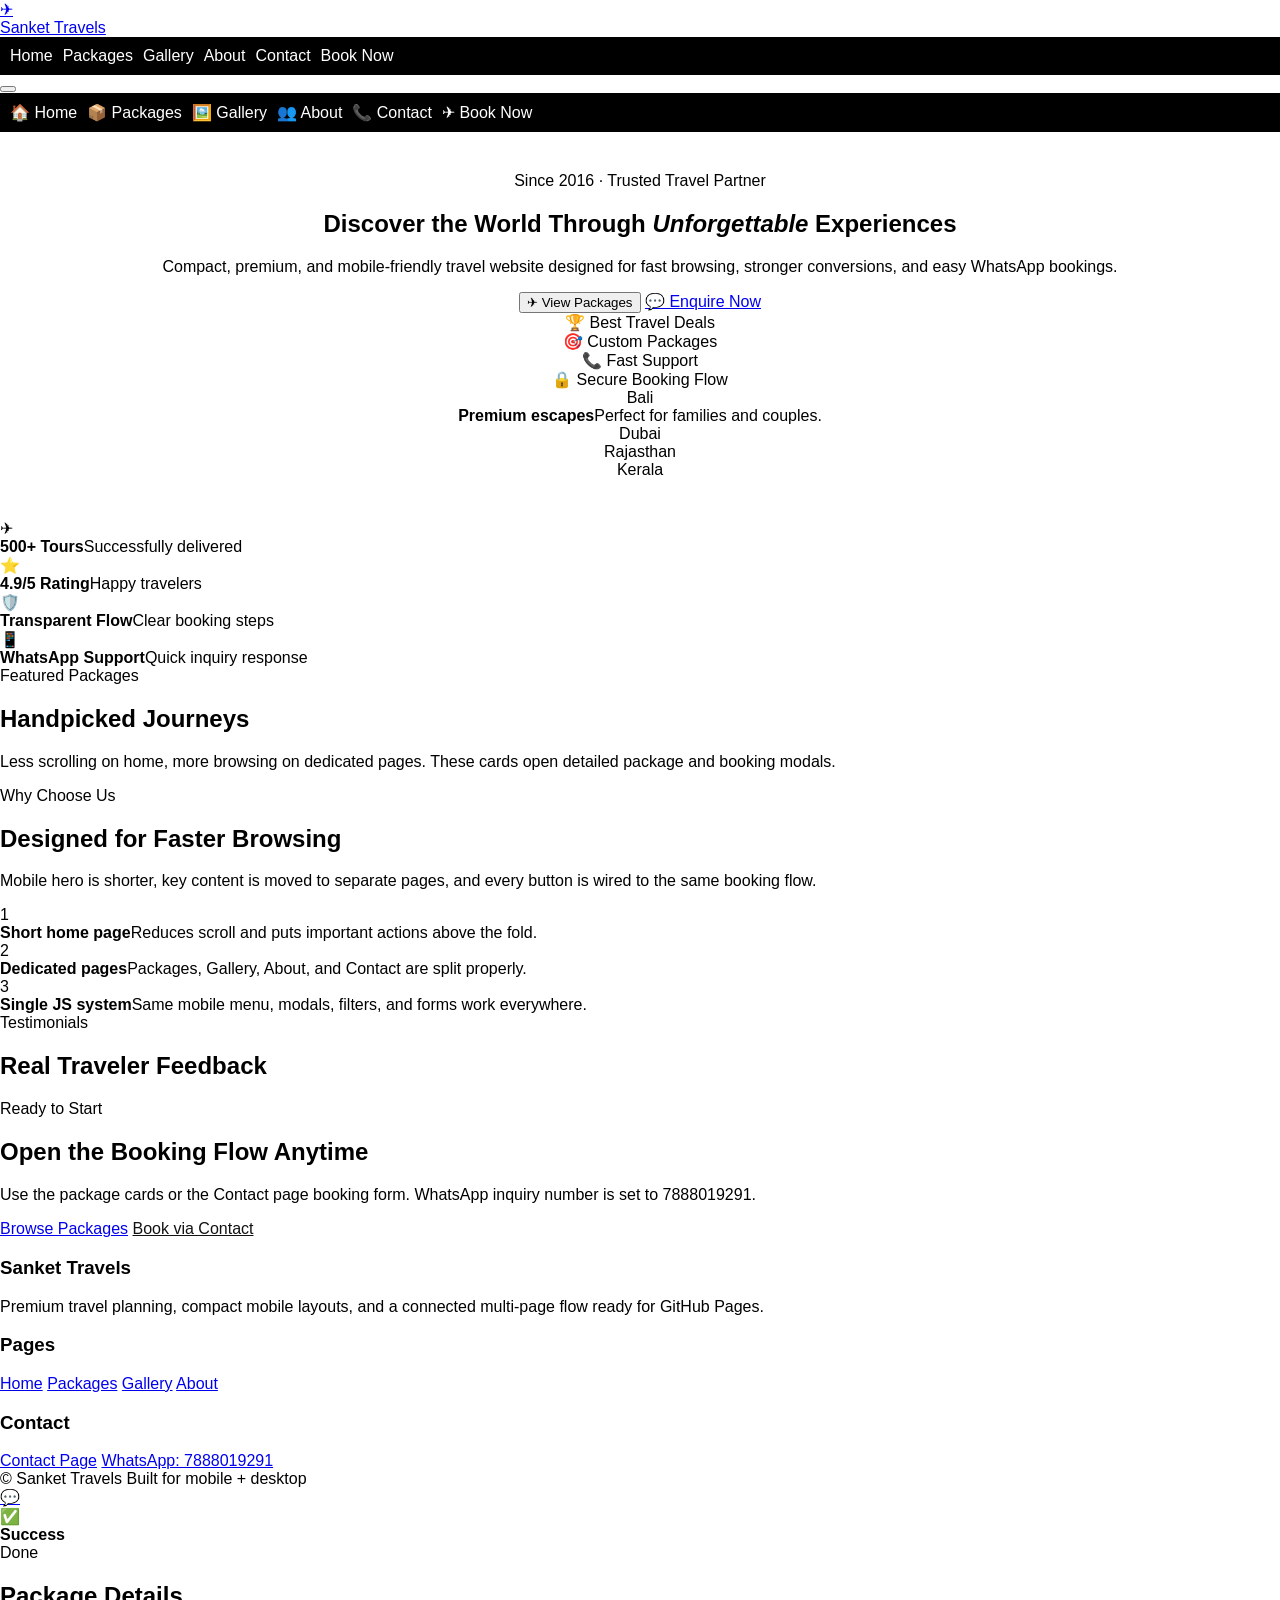
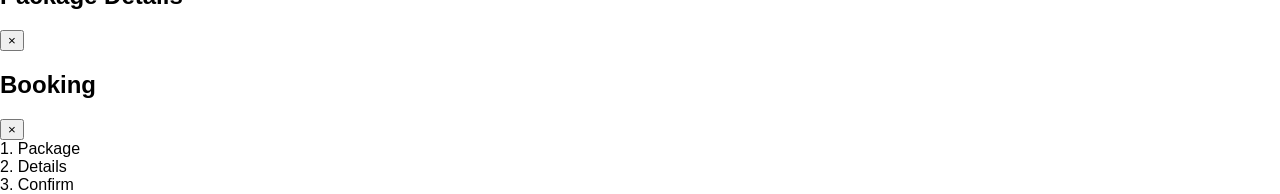
==== commit b2e3726b: "Add files via upload" ====
--- a/index.html
+++ b/index.html
@@ -1,34 +1,205 @@
-<!DOCTYPE html>
-<html>
+<!doctype html>
+<html lang="en">
 <head>
-<meta name="viewport" content="width=device-width, initial-scale=1.0">
-<title>Sanket Travels</title>
-<link rel="stylesheet" href="assets/css/style.css">
+  <meta charset="UTF-8" />
+  <meta name="viewport" content="width=device-width, initial-scale=1.0" />
+  <title>Sanket Travels – Premium Travel Packages</title>
+  <meta name="description" content="Sanket Travels offers premium travel packages across Bali, Dubai, Goa, Kerala, Rajasthan and more." />
+  <meta name="theme-color" content="#0e1623" />
+  <link rel="preconnect" href="https://fonts.googleapis.com">
+  <link rel="preconnect" href="https://fonts.gstatic.com" crossorigin>
+  <link href="https://fonts.googleapis.com/css2?family=Cormorant+Garamond:wght@600;700&family=Inter:wght@400;500;600;700;800&display=swap" rel="stylesheet">
+  <link rel="stylesheet" href="assets/css/style.css" />
 </head>
 <body>
-
-<nav>
-  <a href="index.html">Home</a>
-  <a href="about.html">About</a>
-  <a href="packages.html">Packages</a>
-  <a href="gallery.html">Gallery</a>
-  <a href="contact.html">Contact</a>
-</nav>
-
-<section class="hero">
-<h1>Discover Your Next Trip</h1>
-<p>Best travel packages with stay, food & memories</p>
-<a class="btn" href="packages.html">View Packages</a>
-</section>
-<section class="cards">
-<h2>Featured Packages</h2>
-<div class="grid">
-<div class="card"><img src="assets/images/package1.jpg"><h3>Goa</h3></div>
-<div class="card"><img src="assets/images/package2.jpg"><h3>Manali</h3></div>
-</div>
-</section>
-<footer><p>© 2026 Sanket Travels</p></footer>
-<a class="whatsapp" href="https://wa.me/917888019291">Chat</a>
-<script src="assets/js/script.js"></script>
+  <header class="navbar" id="navbar">
+    <div class="container navbar-inner">
+      <a class="brand" href="index.html">
+        <div class="brand-mark">✈</div>
+        <div class="brand-name">Sanket <span>Travels</span></div>
+      </a>
+      <nav class="nav-links">
+        <a href="index.html" class="active">Home</a>
+        <a href="packages.html" >Packages</a>
+        <a href="gallery.html" >Gallery</a>
+        <a href="about.html" >About</a>
+        <a href="contact.html" >Contact</a>
+        <a class="nav-cta" href="contact.html#booking">Book Now</a>
+      </nav>
+      <button class="hamburger" id="hamburger" aria-label="Open menu"><span></span><span></span><span></span></button>
+    </div>
+  </header>
+
+  <nav class="mobile-menu" id="mobileMenu" aria-label="Mobile navigation">
+    <a href="index.html" data-close-menu>🏠 Home</a>
+    <a href="packages.html" data-close-menu>📦 Packages</a>
+    <a href="gallery.html" data-close-menu>🖼️ Gallery</a>
+    <a href="about.html" data-close-menu>👥 About</a>
+    <a href="contact.html" data-close-menu>📞 Contact</a>
+    <a href="contact.html#booking" class="mobile-book" data-close-menu>✈ Book Now</a>
+  </nav>
+
+  <main>
+    <section class="hero" id="home">
+      <div class="container hero-inner">
+        <div>
+          <div class="eyebrow">Since 2016 · Trusted Travel Partner</div>
+          <h1>Discover the World Through <em>Unforgettable</em> Experiences</h1>
+          <p>Compact, premium, and mobile-friendly travel website designed for fast browsing, stronger conversions, and easy WhatsApp bookings.</p>
+          <div class="hero-actions">
+            <button class="btn btn-primary" data-scroll="featured">✈ View Packages</button>
+            <a class="btn btn-outline" href="contact.html#booking">💬 Enquire Now</a>
+          </div>
+          <div class="hero-badges">
+            <div class="hero-badge">🏆 Best Travel Deals</div>
+            <div class="hero-badge">🎯 Custom Packages</div>
+            <div class="hero-badge">📞 Fast Support</div>
+            <div class="hero-badge">🔒 Secure Booking Flow</div>
+          </div>
+        </div>
+        <div class="hero-visual">
+          <div class="hero-tile big">
+            <div class="hero-art art-bali"><span>Bali</span></div>
+            <div class="hero-card"><strong>Premium escapes</strong><span>Perfect for families and couples.</span></div>
+          </div>
+          <div class="hero-tile">
+            <div class="hero-art art-dubai"><span>Dubai</span></div>
+          </div>
+          <div class="hero-tile">
+            <div class="hero-art art-rajasthan"><span>Rajasthan</span></div>
+          </div>
+          <div class="hero-tile">
+            <div class="hero-art art-kerala"><span>Kerala</span></div>
+          </div>
+        </div>
+      </div>
+    </section>
+
+    <section class="trustbar">
+      <div class="container trustbar-inner">
+        <div class="trust-box"><div class="trust-ico">✈</div><div><strong>500+ Tours</strong><span>Successfully delivered</span></div></div>
+        <div class="trust-box"><div class="trust-ico">⭐</div><div><strong>4.9/5 Rating</strong><span>Happy travelers</span></div></div>
+        <div class="trust-box"><div class="trust-ico">🛡️</div><div><strong>Transparent Flow</strong><span>Clear booking steps</span></div></div>
+        <div class="trust-box"><div class="trust-ico">📱</div><div><strong>WhatsApp Support</strong><span>Quick inquiry response</span></div></div>
+      </div>
+    </section>
+
+    <section class="section section-alt" id="featured">
+      <div class="container">
+        <div class="section-header">
+          <div class="section-kicker">Featured Packages</div>
+          <h2 class="section-title">Handpicked Journeys</h2>
+          <p class="section-sub">Less scrolling on home, more browsing on dedicated pages. These cards open detailed package and booking modals.</p>
+        </div>
+        <div class="grid grid-3" id="featuredPackagesGrid"></div>
+      </div>
+    </section>
+
+    <section class="section section-soft">
+      <div class="container two-col">
+        <div>
+          <div class="section-kicker">Why Choose Us</div>
+          <h2 class="section-title">Designed for Faster Browsing</h2>
+          <p class="section-sub mt-0">Mobile hero is shorter, key content is moved to separate pages, and every button is wired to the same booking flow.</p>
+          <div class="copy-list">
+            <div class="copy-item"><div class="ico">1</div><div><strong>Short home page</strong><span>Reduces scroll and puts important actions above the fold.</span></div></div>
+            <div class="copy-item"><div class="ico">2</div><div><strong>Dedicated pages</strong><span>Packages, Gallery, About, and Contact are split properly.</span></div></div>
+            <div class="copy-item"><div class="ico">3</div><div><strong>Single JS system</strong><span>Same mobile menu, modals, filters, and forms work everywhere.</span></div></div>
+          </div>
+        </div>
+        <div class="grid grid-2" id="destinationsGrid"></div>
+      </div>
+    </section>
+
+    <section class="section section-alt">
+      <div class="container">
+        <div class="section-header">
+          <div class="section-kicker">Testimonials</div>
+          <h2 class="section-title">Real Traveler Feedback</h2>
+        </div>
+        <div class="grid grid-3" id="testimonialsGrid"></div>
+      </div>
+    </section>
+
+    <section class="section section-soft">
+      <div class="container center">
+        <div class="section-kicker">Ready to Start</div>
+        <h2 class="section-title">Open the Booking Flow Anytime</h2>
+        <p class="section-sub">Use the package cards or the Contact page booking form. WhatsApp inquiry number is set to 7888019291.</p>
+        <div class="hero-actions" style="justify-content:center">
+          <a class="btn btn-primary" href="packages.html">Browse Packages</a>
+          <a class="btn btn-outline" href="contact.html#booking" style="color:#111;border-color:#d1d5db">Book via Contact</a>
+        </div>
+      </div>
+    </section>
+  </main>
+
+  <footer class="footer">
+    <div class="container footer-grid">
+      <div>
+        <h3>Sanket Travels</h3>
+        <p class="muted">Premium travel planning, compact mobile layouts, and a connected multi-page flow ready for GitHub Pages.</p>
+      </div>
+      <div>
+        <h3>Pages</h3>
+        <div class="footer-links">
+          <a href="index.html">Home</a>
+          <a href="packages.html">Packages</a>
+          <a href="gallery.html">Gallery</a>
+          <a href="about.html">About</a>
+        </div>
+      </div>
+      <div>
+        <h3>Contact</h3>
+        <div class="footer-links">
+          <a href="contact.html">Contact Page</a>
+          <a href="https://wa.me/917888019291" target="_blank" rel="noopener">WhatsApp: 7888019291</a>
+        </div>
+      </div>
+    </div>
+    <div class="container footer-bottom">
+      <span>© Sanket Travels</span>
+      <span>Built for mobile + desktop</span>
+    </div>
+  </footer>
+
+  <a class="whatsapp-float" id="whatsappFloat" href="#" target="_blank" rel="noopener" aria-label="WhatsApp inquiry">💬</a>
+
+  <div class="toast" id="toast" role="status" aria-live="polite">
+    <div class="icon" id="toastIcon">✅</div>
+    <div><strong id="toastTitle">Success</strong><div id="toastMsg">Done</div></div>
+  </div>
+
+  <div class="modal" id="packageModal" aria-hidden="true">
+    <div class="modal-panel">
+      <div class="modal-head">
+        <h2 class="modal-title" id="packageModalTitle">Package Details</h2>
+        <button class="modal-close" type="button" data-close-modal="#packageModal">×</button>
+      </div>
+      <div class="modal-body" id="packageModalBody"></div>
+    </div>
+  </div>
+
+  <div class="modal" id="bookingModal" aria-hidden="true">
+    <div class="modal-panel">
+      <div class="modal-head">
+        <h2 class="modal-title">Booking</h2>
+        <button class="modal-close" type="button" data-close-modal="#bookingModal">×</button>
+      </div>
+      <div class="modal-body">
+        <div class="booking-steps">
+          <div class="step" id="bookingStep1">1. Package</div>
+          <div class="step" id="bookingStep2">2. Details</div>
+          <div class="step" id="bookingStep3">3. Confirm</div>
+        </div>
+        <div class="booking-split">
+          <div id="bookingContent"></div>
+          <aside class="summary" id="bookingSummary"></aside>
+        </div>
+      </div>
+    </div>
+  </div>
+
+  <script src="assets/js/script.js"></script>
 </body>
-</html>+</html>
--- a/assets/css/style.css
+++ b/assets/css/style.css
@@ -1,369 +1,8 @@
-
-:root{
-  --gold:#C9A84C;
-  --gold-light:#E8C96A;
-  --gold-dark:#9A7A30;
-  --ink:#0E1117;
-  --ink-soft:#1C2230;
-  --cream:#F9F5ED;
-  --cream-dark:#EDE9DF;
-  --white:#FFFFFF;
-  --muted:#6B7280;
-  --danger:#E53E3E;
-  --success:#38A169;
-  --radius:16px;
-  --shadow:0 20px 60px rgba(0,0,0,.12);
-  --shadow-sm:0 4px 20px rgba(0,0,0,.08);
-}
-*{box-sizing:border-box;margin:0;padding:0}
-html{scroll-behavior:smooth;font-size:16px}
-body{font-family:'DM Sans',sans-serif;background:var(--cream);color:var(--ink);overflow-x:hidden}
-h1,h2,h3,h4{font-family:'Cormorant Garamond',serif}
-em{font-family:'Playfair Display',serif;font-style:italic}
-a{color:inherit}
-button,input,select,textarea{font:inherit}
-::-webkit-scrollbar{width:6px}
-::-webkit-scrollbar-track{background:var(--cream-dark)}
-::-webkit-scrollbar-thumb{background:var(--gold);border-radius:3px}
-
-section{padding:96px 24px}
-.container{max-width:1300px;margin:0 auto}
-.section-label{font-size:12px;font-weight:700;letter-spacing:3px;text-transform:uppercase;color:var(--gold);margin-bottom:12px;display:block}
-.section-title{font-size:clamp(32px,4vw,52px);color:var(--ink);line-height:1.15;margin-bottom:16px}
-.section-sub{font-size:17px;color:var(--muted);line-height:1.7;max-width:660px}
-.section-header{margin-bottom:64px}
-.section-header-center{text-align:center;margin-bottom:64px}
-.section-header-center .section-sub{margin:0 auto}
-
-nav{position:fixed;top:0;left:0;right:0;z-index:1000;transition:all .4s ease}
-nav.scrolled{background:rgba(14,17,23,.96);backdrop-filter:blur(12px);box-shadow:0 2px 30px rgba(0,0,0,.3)}
-.nav-inner{max-width:1300px;margin:0 auto;padding:0 24px;display:flex;align-items:center;justify-content:space-between;height:72px}
-.nav-logo{display:flex;align-items:center;gap:10px;text-decoration:none}
-.nav-logo-icon{width:40px;height:40px;background:linear-gradient(135deg,var(--gold),var(--gold-dark));border-radius:10px;display:flex;align-items:center;justify-content:center;font-size:18px}
-.nav-logo-text{color:var(--white);font-family:'Cormorant Garamond',serif;font-size:22px;font-weight:600;letter-spacing:.5px}
-.nav-logo-text span{color:var(--gold)}
-.nav-links{display:flex;align-items:center;gap:8px}
-.nav-links a{color:rgba(255,255,255,.8);text-decoration:none;font-size:14px;font-weight:500;padding:8px 14px;border-radius:8px;transition:all .2s;letter-spacing:.3px}
-.nav-links a:hover{color:var(--gold);background:rgba(201,168,76,.1)}
-.nav-cta{background:var(--gold);color:var(--ink)!important;padding:10px 22px!important;border-radius:50px!important;font-weight:700!important;transition:all .2s!important}
-.nav-cta:hover{background:var(--gold-light)!important;transform:translateY(-1px);box-shadow:0 8px 25px rgba(201,168,76,.4)!important}
-.hamburger{display:none;flex-direction:column;gap:5px;cursor:pointer;padding:8px;background:none;border:none}
-.hamburger span{width:24px;height:2px;background:var(--white);border-radius:2px;transition:all .3s}
-.mobile-menu{display:none;position:fixed;top:72px;left:0;right:0;background:rgba(14,17,23,.98);backdrop-filter:blur(20px);padding:24px;z-index:999;flex-direction:column;gap:8px;border-top:1px solid rgba(201,168,76,.2)}
-.mobile-menu a{color:rgba(255,255,255,.8);text-decoration:none;font-size:16px;padding:14px 16px;border-radius:10px;display:block;border-bottom:1px solid rgba(255,255,255,.05);transition:all .2s}
-.mobile-menu a:hover{color:var(--gold);background:rgba(201,168,76,.08)}
-.mobile-menu.open{display:flex}
-
-.hero{min-height:680px;height:100vh;position:relative;display:flex;align-items:center;overflow:hidden;padding-top:72px}
-.hero-bg{position:absolute;inset:0;background:linear-gradient(135deg,#0a1628 0%,#1a2d4a 40%,#0e2038 70%,#1a1a2e 100%);z-index:0}
-.hero-pattern{position:absolute;inset:0;opacity:.04;background-image:radial-gradient(circle at 2px 2px,rgba(255,255,255,.8) 1px,transparent 0);background-size:32px 32px;z-index:1}
-.hero-glow{position:absolute;top:-200px;right:-200px;width:700px;height:700px;background:radial-gradient(circle,rgba(201,168,76,.18) 0%,transparent 70%);z-index:1;animation:pulse 6s ease-in-out infinite}
-.hero-glow2{position:absolute;bottom:-200px;left:-100px;width:500px;height:500px;background:radial-gradient(circle,rgba(37,99,235,.12) 0%,transparent 70%);z-index:1;animation:pulse 8s ease-in-out infinite reverse}
-@keyframes pulse{0%,100%{transform:scale(1);opacity:.8}50%{transform:scale(1.1);opacity:1}}
-.hero-images{position:absolute;right:0;top:0;bottom:0;width:52%;z-index:2;overflow:hidden}
-.hero-img-grid{display:grid;grid-template-columns:1fr 1fr;grid-template-rows:1fr 1fr;height:100%;gap:4px;padding:4px}
-.hero-img-cell{border-radius:8px;overflow:hidden;position:relative}
-.hero-img-cell img,.hero-img-cell .img-placeholder{width:100%;height:100%;object-fit:cover}
-.img-placeholder{display:flex;align-items:center;justify-content:center;font-size:48px}
-.img-placeholder.bali{background:linear-gradient(135deg,#1a6b3a,#2d8a52,#4CAF50)}
-.img-placeholder.dubai{background:linear-gradient(135deg,#c8860a,#e8a020,#f5b942)}
-.img-placeholder.delhi{background:linear-gradient(135deg,#8B1A1A,#C23B22,#E74C3C)}
-.img-placeholder.kerala{background:linear-gradient(135deg,#1B5E20,#388E3C,#66BB6A)}
-.img-placeholder.rajasthan{background:linear-gradient(135deg,#7B3F00,#B35900,#FF8C00)}
-.img-placeholder.goa{background:linear-gradient(135deg,#006994,#0080B2,#40AFEF)}
-.hero-img-cell::after{content:'';position:absolute;inset:0;background:linear-gradient(to bottom,transparent 50%,rgba(0,0,0,.5))}
-.hero-img-label{position:absolute;bottom:12px;left:12px;z-index:2;color:var(--white);font-size:13px;font-weight:600;letter-spacing:1px;text-transform:uppercase}
-.hero-content{position:relative;z-index:3;max-width:1300px;margin:0 auto;padding:0 24px;width:100%}
-.hero-eyebrow{display:inline-flex;align-items:center;gap:8px;background:rgba(201,168,76,.15);border:1px solid rgba(201,168,76,.3);border-radius:50px;padding:8px 18px;margin-bottom:28px}
-.hero-eyebrow span{color:var(--gold);font-size:13px;font-weight:600;letter-spacing:1.5px;text-transform:uppercase}
-.hero-eyebrow::before{content:'✦';color:var(--gold);font-size:10px}
-.hero h1{font-size:clamp(44px,6vw,78px);color:var(--white);line-height:1.05;margin-bottom:20px;max-width:600px}
-.hero h1 em{color:var(--gold);font-style:italic}
-.hero-sub{font-size:18px;color:rgba(255,255,255,.7);max-width:480px;line-height:1.7;margin-bottom:40px;font-weight:300}
-.hero-btns{display:flex;gap:16px;flex-wrap:wrap;margin-bottom:56px}
-.btn-primary,.btn-outline,.btn-dark,.filter-btn,.btn-sm,.form-submit{cursor:pointer}
-.btn-primary{background:linear-gradient(135deg,var(--gold),var(--gold-dark));color:var(--ink);padding:16px 36px;border-radius:50px;font-size:15px;font-weight:700;text-decoration:none;display:inline-flex;align-items:center;gap:8px;border:none;transition:all .3s;letter-spacing:.3px}
-.btn-primary:hover{transform:translateY(-2px);box-shadow:0 16px 40px rgba(201,168,76,.4)}
-.btn-outline{background:transparent;color:var(--white);padding:16px 36px;border-radius:50px;font-size:15px;font-weight:600;text-decoration:none;display:inline-flex;align-items:center;gap:8px;border:2px solid rgba(255,255,255,.4);transition:all .3s}
-.btn-outline:hover{border-color:var(--gold);color:var(--gold);transform:translateY(-2px)}
-.hero-trust{display:flex;gap:32px;flex-wrap:wrap}
-.trust-item{display:flex;align-items:center;gap:10px;color:rgba(255,255,255,.7);font-size:13px}
-.trust-icon{width:36px;height:36px;background:rgba(255,255,255,.08);border-radius:10px;display:flex;align-items:center;justify-content:center;font-size:16px}
-
-.trust-section{background:var(--ink);padding:40px 24px}
-.trust-row{display:flex;justify-content:center;align-items:center;flex-wrap:wrap;max-width:1100px;margin:0 auto}
-.trust-badge{display:flex;align-items:center;gap:14px;padding:20px 40px;border-right:1px solid rgba(255,255,255,.1)}
-.trust-badge:last-child{border-right:none}
-.trust-badge-icon{font-size:28px}
-.trust-badge-text strong{color:var(--white);font-size:15px;font-weight:600;display:block}
-.trust-badge-text span{color:rgba(255,255,255,.5);font-size:13px}
-
-.packages-section,.destinations-section,.testimonials-section,.faq-section,.about-section,.contact-section,.payment-section{background:var(--cream)}
-.why-section,.gallery-section,.enquiry-section{background:var(--ink)}
-.why-section,.gallery-section{position:relative;overflow:hidden}
-.why-section::before{content:'';position:absolute;top:-200px;right:-200px;width:600px;height:600px;background:radial-gradient(circle,rgba(201,168,76,.08) 0%,transparent 70%)}
-
-.packages-filter{display:flex;gap:10px;flex-wrap:wrap;margin-bottom:48px}
-.filter-btn{padding:10px 22px;border-radius:50px;font-size:14px;font-weight:600;border:2px solid var(--cream-dark);background:var(--white);color:var(--muted);transition:all .2s}
-.filter-btn.active,.filter-btn:hover{background:var(--gold);border-color:var(--gold);color:var(--ink)}
-.packages-grid{display:grid;grid-template-columns:repeat(auto-fill,minmax(360px,1fr));gap:32px}
-.pkg-card{background:var(--white);border-radius:24px;overflow:hidden;box-shadow:var(--shadow-sm);transition:all .3s;cursor:pointer;position:relative}
-.pkg-card:hover{transform:translateY(-6px);box-shadow:var(--shadow)}
-.pkg-card-img{height:240px;position:relative;overflow:hidden}
-.pkg-card-img .img-placeholder{height:100%;font-size:64px;letter-spacing:-4px}
-.pkg-badge{position:absolute;top:16px;left:16px;background:var(--gold);color:var(--ink);font-size:11px;font-weight:700;padding:5px 12px;border-radius:50px;letter-spacing:.8px;text-transform:uppercase}
-.pkg-badge-hot{background:var(--danger);color:var(--white)}
-.pkg-seats{position:absolute;top:16px;right:16px;background:rgba(0,0,0,.7);backdrop-filter:blur(8px);color:var(--white);font-size:12px;font-weight:600;padding:6px 12px;border-radius:50px}
-.pkg-seats::before{content:'🔥';margin-right:4px;font-size:10px}
-.pkg-card-body{padding:24px}
-.pkg-dest{font-size:12px;color:var(--gold);font-weight:700;letter-spacing:1.5px;text-transform:uppercase;margin-bottom:6px}
-.pkg-name{font-size:22px;font-weight:700;color:var(--ink);margin-bottom:12px;line-height:1.3}
-.pkg-meta{display:flex;gap:16px;flex-wrap:wrap;margin-bottom:16px}
-.pkg-meta-item{font-size:13px;color:var(--muted)}
-.pkg-includes{display:flex;flex-wrap:wrap;gap:6px;margin-bottom:20px}
-.pkg-tag{background:var(--cream);color:var(--ink-soft);font-size:12px;padding:5px 10px;border-radius:6px;font-weight:500}
-.pkg-footer{display:flex;align-items:center;justify-content:space-between;padding-top:16px;border-top:1px solid var(--cream-dark);gap:12px}
-.pkg-price span{font-size:11px;color:var(--muted);display:block;font-weight:400}
-.pkg-price strong{font-size:26px;font-family:'Cormorant Garamond',serif;font-weight:700;color:var(--gold-dark)}
-.pkg-actions{display:flex;gap:8px}
-.btn-sm{padding:9px 18px;border-radius:50px;font-size:13px;font-weight:600;border:none;transition:all .2s}
-.btn-gold{background:var(--gold);color:var(--ink)}
-.btn-gold:hover{background:var(--gold-light);transform:translateY(-1px)}
-.btn-ghost{background:transparent;color:var(--muted);border:1.5px solid var(--cream-dark)}
-.btn-ghost:hover{border-color:var(--gold);color:var(--gold)}
-
-.why-grid,.about-grid,.contact-grid,.enquiry-grid,.payment-grid{display:grid;grid-template-columns:1fr 1fr;gap:80px;align-items:center}
-.why-content .section-title,.enquiry-content .section-title{color:var(--white)}
-.why-content .section-sub,.enquiry-content .section-sub{color:rgba(255,255,255,.6)}
-.why-visual{position:relative}
-.why-img-main{border-radius:20px;overflow:hidden;height:520px}
-.why-img-main .img-placeholder{height:100%;font-size:80px}
-.why-stat-card{position:absolute;background:var(--white);border-radius:16px;padding:20px 24px;box-shadow:var(--shadow)}
-.why-stat-card.top-right{top:-20px;right:-30px}
-.why-stat-card.bottom-left{bottom:-20px;left:-30px;background:var(--gold)}
-.why-stat-num{font-family:'Cormorant Garamond',serif;font-size:36px;font-weight:700;color:var(--ink);line-height:1}
-.why-stat-label{font-size:12px;color:var(--muted);font-weight:500;margin-top:2px}
-.why-stat-card.bottom-left .why-stat-label{color:rgba(14,17,23,.7)}
-.why-features{display:grid;gap:20px;margin-top:40px}
-.why-feature{display:flex;gap:16px;padding:20px;background:rgba(255,255,255,.04);border-radius:14px;border:1px solid rgba(255,255,255,.06);transition:all .3s}
-.why-feature:hover{background:rgba(201,168,76,.08);border-color:rgba(201,168,76,.2)}
-.why-feature-icon{width:44px;height:44px;background:rgba(201,168,76,.15);border-radius:12px;display:flex;align-items:center;justify-content:center;font-size:20px;flex-shrink:0}
-.why-feature-text strong{color:var(--white);font-size:15px;display:block;margin-bottom:4px}
-.why-feature-text span{color:rgba(255,255,255,.5);font-size:13px;line-height:1.5}
-
-.dest-grid{display:grid;grid-template-columns:repeat(3,1fr);grid-template-rows:auto auto;gap:20px}
-.dest-card{border-radius:20px;overflow:hidden;position:relative;cursor:pointer;transition:all .3s}
-.dest-card:hover{transform:scale(1.02)}
-.dest-card:hover .dest-overlay{opacity:1}
-.dest-card-img{width:100%;height:240px;position:relative}
-.dest-card-img .img-placeholder{height:100%;font-size:56px}
-.dest-card.large{grid-column:span 2;grid-row:span 1}
-.dest-card.large .dest-card-img{height:340px}
-.dest-overlay{position:absolute;inset:0;background:linear-gradient(to top,rgba(0,0,0,.85) 0%,transparent 50%);opacity:.7;transition:opacity .3s}
-.dest-info{position:absolute;bottom:0;left:0;right:0;padding:24px;z-index:2}
-.dest-name{font-family:'Cormorant Garamond',serif;font-size:26px;font-weight:700;color:var(--white);margin-bottom:4px}
-.dest-pkg-count{font-size:13px;color:rgba(255,255,255,.7)}
-.dest-tag{background:rgba(201,168,76,.9);color:var(--ink);font-size:11px;font-weight:700;padding:4px 10px;border-radius:50px;position:absolute;top:16px;right:16px;letter-spacing:.5px}
-
-.gallery-section .section-title,.gallery-section .section-sub,.enquiry-section .section-sub,.enquiry-section .section-title{color:var(--white)}
-.gallery-grid{display:grid;grid-template-columns:repeat(4,1fr);grid-template-rows:200px 200px;gap:12px;margin-bottom:48px}
-.gallery-item{border-radius:14px;overflow:hidden;position:relative;cursor:pointer;transition:all .3s}
-.gallery-item:hover{transform:scale(1.02)}
-.gallery-item:nth-child(1){grid-column:span 2;grid-row:span 2}
-.gallery-item .img-placeholder{height:100%}
-.gallery-item:nth-child(1) .img-placeholder{height:412px}
-.gallery-caption{position:absolute;inset:0;background:linear-gradient(to top,rgba(0,0,0,.9) 0%,transparent 50%);display:flex;flex-direction:column;justify-content:flex-end;padding:20px;opacity:0;transition:opacity .3s}
-.gallery-item:hover .gallery-caption{opacity:1}
-.gallery-caption strong{color:var(--white);font-size:15px}
-.gallery-caption span{color:rgba(255,255,255,.6);font-size:12px}
-.tours-stats{display:flex;justify-content:center;gap:64px;padding:40px;background:rgba(255,255,255,.04);border-radius:20px;border:1px solid rgba(255,255,255,.08);flex-wrap:wrap}
-.tour-stat{text-align:center}
-.tour-stat-num{font-family:'Cormorant Garamond',serif;font-size:48px;font-weight:700;color:var(--gold);display:block;line-height:1}
-.tour-stat-label{font-size:14px;color:rgba(255,255,255,.5);margin-top:6px;letter-spacing:.5px}
-
-.testimonials-grid{display:grid;grid-template-columns:repeat(3,1fr);gap:24px}
-.testi-card{background:var(--white);border-radius:20px;padding:32px;box-shadow:var(--shadow-sm);position:relative;transition:all .3s}
-.testi-card:hover{transform:translateY(-4px);box-shadow:var(--shadow)}
-.testi-card::before{content:'"';font-family:'Cormorant Garamond',serif;font-size:80px;color:var(--gold);opacity:.2;position:absolute;top:16px;left:24px;line-height:1}
-.testi-stars{display:flex;gap:4px;margin-bottom:16px;color:var(--gold)}
-.testi-text{font-size:15px;color:var(--muted);line-height:1.8;margin-bottom:24px;position:relative;z-index:1}
-.testi-author{display:flex;align-items:center;gap:12px}
-.testi-avatar{width:44px;height:44px;border-radius:50%;background:linear-gradient(135deg,var(--gold),var(--gold-dark));display:flex;align-items:center;justify-content:center;font-weight:700;color:var(--ink);font-size:16px}
-.testi-name{font-weight:600;font-size:15px;color:var(--ink)}
-.testi-trip{font-size:12px;color:var(--gold);font-weight:500}
-
-.faq-grid{display:grid;grid-template-columns:1fr 1fr;gap:16px}
-.faq-item{border:1px solid var(--cream-dark);border-radius:14px;overflow:hidden;transition:all .3s;background:var(--white)}
-.faq-item.open{border-color:var(--gold);box-shadow:0 4px 20px rgba(201,168,76,.15)}
-.faq-q{padding:20px 24px;display:flex;justify-content:space-between;align-items:center;cursor:pointer;font-weight:600;color:var(--ink);font-size:15px;gap:16px}
-.faq-item.open .faq-q{color:var(--gold)}
-.faq-icon{width:28px;height:28px;border-radius:50%;background:var(--cream);display:flex;align-items:center;justify-content:center;flex-shrink:0;font-size:18px;transition:all .3s;color:var(--muted)}
-.faq-item.open .faq-icon{background:var(--gold);color:var(--ink);transform:rotate(45deg)}
-.faq-a{max-height:0;overflow:hidden;transition:max-height .4s ease,padding .3s}
-.faq-item.open .faq-a{max-height:300px;padding:0 24px 20px}
-.faq-a p{font-size:14px;color:var(--muted);line-height:1.7}
-
-.enquiry-section{padding:96px 24px}
-.enquiry-form,.payment-form-card,.contact-form-box{background:var(--white);border-radius:24px;padding:40px;box-shadow:var(--shadow)}
-.form-title{font-size:24px;font-weight:700;color:var(--ink);margin-bottom:24px;font-family:'Cormorant Garamond',serif}
-.form-group{margin-bottom:20px}
-.form-row{display:grid;grid-template-columns:1fr 1fr;gap:16px}
-label{font-size:13px;font-weight:600;color:var(--ink);display:block;margin-bottom:7px;letter-spacing:.3px}
-input,select,textarea{width:100%;padding:13px 16px;border:1.5px solid var(--cream-dark);border-radius:10px;font-size:14px;color:var(--ink);background:var(--cream);transition:all .2s;outline:none}
-input:focus,select:focus,textarea:focus{border-color:var(--gold);background:var(--white);box-shadow:0 0 0 3px rgba(201,168,76,.12)}
-textarea{resize:vertical;min-height:90px}
-.form-check{display:flex;align-items:flex-start;gap:10px;font-size:13px;color:var(--muted);margin-bottom:24px}
-.form-check input[type=checkbox]{width:auto;margin-top:2px;accent-color:var(--gold)}
-.form-submit{width:100%;padding:16px;background:linear-gradient(135deg,var(--gold),var(--gold-dark));color:var(--ink);border:none;border-radius:50px;font-size:15px;font-weight:700;transition:all .3s;letter-spacing:.3px}
-.form-submit:hover{box-shadow:0 12px 35px rgba(201,168,76,.4);transform:translateY(-2px)}
-.secure-note{background:rgba(56,161,105,.08);border:1px solid rgba(56,161,105,.2);border-radius:10px;padding:14px 16px;display:flex;align-items:center;gap:10px;margin-bottom:20px;font-size:13px;color:#276749}
-.cards-row{display:flex;justify-content:center;gap:16px;margin-top:16px;font-size:20px;opacity:.5}
-.payment-options{display:grid;grid-template-columns:1fr 1fr;gap:12px;margin-bottom:24px}
-.pay-option{border:2px solid var(--cream-dark);border-radius:12px;padding:16px;cursor:pointer;transition:all .2s;text-align:center}
-.pay-option.selected{border-color:var(--gold);background:rgba(201,168,76,.06)}
-.pay-option-icon{font-size:24px;margin-bottom:6px}
-.pay-option-label{font-size:13px;font-weight:600;color:var(--ink)}
-.pay-option-sub{font-size:11px;color:var(--muted)}
-.card-row{display:grid;grid-template-columns:2fr 1fr 1fr;gap:12px}
-.payment-summary{background:var(--ink);border-radius:24px;padding:32px;position:sticky;top:100px}
-.payment-summary .section-label{color:var(--gold)}
-.pay-pkg-name{font-size:22px;color:var(--white);font-family:'Cormorant Garamond',serif;font-weight:700;margin-bottom:20px}
-.pay-line{display:flex;justify-content:space-between;color:rgba(255,255,255,.6);font-size:14px;padding:10px 0;border-bottom:1px solid rgba(255,255,255,.08)}
-.pay-line.discount{color:rgba(56,161,105,.9)}
-.pay-total{display:flex;justify-content:space-between;color:var(--white);font-size:18px;font-weight:700;padding-top:16px;margin-top:4px}
-.pay-total span:last-child{color:var(--gold)}
-.secure-badges{display:flex;gap:12px;flex-wrap:wrap;margin-top:20px}
-.secure-badge{display:flex;align-items:center;gap:6px;font-size:12px;color:rgba(255,255,255,.5);background:rgba(255,255,255,.05);padding:7px 12px;border-radius:8px}
-
-.cta-section{background:linear-gradient(135deg,var(--gold-dark),var(--gold),var(--gold-light));position:relative;overflow:hidden;padding:80px 24px;text-align:center}
-.cta-section::before{content:'✈';font-size:240px;position:absolute;right:-40px;top:50%;transform:translateY(-50%) rotate(-20deg);opacity:.08;color:var(--ink)}
-.cta-section::after{content:'🏝';font-size:180px;position:absolute;left:-20px;bottom:-40px;opacity:.06}
-.cta-title{font-size:clamp(36px,5vw,60px);color:var(--ink);margin-bottom:16px}
-.cta-sub{font-size:18px;color:rgba(14,17,23,.7);margin-bottom:40px}
-.cta-btns{display:flex;gap:16px;justify-content:center;flex-wrap:wrap}
-.btn-dark{background:var(--ink);color:var(--white);padding:16px 40px;border-radius:50px;font-size:15px;font-weight:700;text-decoration:none;display:inline-flex;align-items:center;gap:8px;border:none;transition:all .3s}
-.btn-dark:hover{background:var(--ink-soft);transform:translateY(-2px);box-shadow:0 12px 35px rgba(0,0,0,.3)}
-.dark-on-gold{color:var(--ink)!important;border-color:rgba(14,17,23,.4)!important}
-
-.about-text{font-size:16px;color:var(--muted);line-height:1.8;margin-bottom:16px}
-.about-visual{display:grid;grid-template-columns:1fr 1fr;gap:16px}
-.about-img{border-radius:16px;overflow:hidden;height:200px}
-.about-img .img-placeholder{height:100%;font-size:40px}
-.about-img.tall{height:260px;margin-top:32px}
-.about-values{display:grid;grid-template-columns:1fr 1fr;gap:16px;margin-top:32px}
-.value-item{background:var(--white);border-radius:12px;padding:18px;border-bottom:3px solid var(--gold)}
-.value-icon{font-size:24px;margin-bottom:8px}
-.value-name{font-size:14px;font-weight:700;color:var(--ink)}
-.value-desc{font-size:12px;color:var(--muted);margin-top:3px;line-height:1.5}
-
-.contact-info{display:flex;flex-direction:column;gap:24px;margin-top:32px}
-.contact-item{display:flex;gap:16px;align-items:flex-start}
-.contact-icon{width:48px;height:48px;background:var(--cream);border-radius:14px;display:flex;align-items:center;justify-content:center;font-size:22px;flex-shrink:0}
-.contact-item strong{font-size:15px;font-weight:700;color:var(--ink);display:block;margin-bottom:4px}
-.contact-item span{font-size:14px;color:var(--muted);line-height:1.5}
-.social-links{display:flex;gap:12px;margin-top:24px;flex-wrap:wrap}
-.social-link{width:44px;height:44px;border-radius:12px;background:var(--cream);display:flex;align-items:center;justify-content:center;font-size:20px;text-decoration:none;transition:all .2s}
-.social-link:hover{background:var(--gold);transform:translateY(-2px)}
-
-footer{background:var(--ink);padding:64px 24px 32px;border-top:1px solid rgba(201,168,76,.2)}
-.footer-grid{display:grid;grid-template-columns:2fr 1fr 1fr 1fr;gap:48px;max-width:1300px;margin:0 auto 48px}
-.footer-brand p{color:rgba(255,255,255,.5);font-size:14px;line-height:1.7;margin:16px 0 24px;max-width:280px}
-.footer-social{display:flex;gap:10px}
-.footer-social a{width:38px;height:38px;background:rgba(255,255,255,.08);border-radius:10px;display:flex;align-items:center;justify-content:center;text-decoration:none;font-size:16px;transition:all .2s}
-.footer-social a:hover{background:var(--gold)}
-.footer-col h4{color:var(--white);font-size:15px;font-weight:700;margin-bottom:16px;font-family:'DM Sans',sans-serif}
-.footer-col a{color:rgba(255,255,255,.5);text-decoration:none;font-size:14px;display:block;margin-bottom:10px;transition:color .2s}
-.footer-col a:hover{color:var(--gold)}
-.footer-bottom{border-top:1px solid rgba(255,255,255,.08);padding-top:24px;max-width:1300px;margin:0 auto;display:flex;justify-content:space-between;align-items:center;flex-wrap:wrap;gap:12px}
-.footer-bottom p{color:rgba(255,255,255,.4);font-size:13px}
-.footer-link{color:rgba(255,255,255,.4);text-decoration:none}
-.footer-link:hover{color:var(--gold)}
-.footer-trust{color:var(--gold);font-size:12px;display:flex;align-items:center;gap:6px}
-
-.whatsapp-float{position:fixed;bottom:28px;right:28px;z-index:999;display:flex;flex-direction:column;align-items:flex-end;gap:10px}
-.wa-btn{width:58px;height:58px;background:linear-gradient(135deg,#25D366,#128C7E);border-radius:50%;display:flex;align-items:center;justify-content:center;font-size:28px;text-decoration:none;box-shadow:0 6px 24px rgba(37,211,102,.4);transition:all .3s;animation:waPulse 2s infinite}
-@keyframes waPulse{0%,100%{box-shadow:0 6px 24px rgba(37,211,102,.4)}50%{box-shadow:0 6px 40px rgba(37,211,102,.7)}}
-.wa-btn:hover{transform:scale(1.1)}
-.wa-tooltip{background:var(--ink);color:var(--white);font-size:13px;padding:8px 14px;border-radius:8px;white-space:nowrap;opacity:0;transition:opacity .2s}
-.whatsapp-float:hover .wa-tooltip{opacity:1}
-.mini-wa{margin-top:22px}
-.mini-wa-btn{display:inline-flex;align-items:center;gap:8px;background:rgba(37,211,102,.12);color:#D1FAE5;border:1px solid rgba(37,211,102,.25);padding:12px 16px;border-radius:999px;text-decoration:none;font-size:14px;font-weight:700}
-
-.notif{position:fixed;top:90px;right:24px;background:var(--white);border-radius:14px;padding:16px 20px;box-shadow:var(--shadow);z-index:3000;display:flex;align-items:center;gap:12px;max-width:340px;transform:translateX(400px);transition:transform .4s cubic-bezier(.34,1.56,.64,1);border-left:4px solid var(--success)}
-.notif.show{transform:translateX(0)}
-.notif-icon{font-size:24px}
-.notif strong{font-size:14px;color:var(--ink);display:block}
-.notif span{font-size:13px;color:var(--muted)}
-
-.modal-overlay{display:none;position:fixed;inset:0;background:rgba(0,0,0,.7);backdrop-filter:blur(6px);z-index:2000;align-items:center;justify-content:center;padding:24px}
-.modal-overlay.open{display:flex}
-.modal{background:var(--white);border-radius:24px;max-width:860px;width:100%;max-height:90vh;overflow-y:auto;animation:modalIn .3s ease}
-@keyframes modalIn{from{opacity:0;transform:scale(.95)}to{opacity:1;transform:scale(1)}}
-.modal-header{padding:28px 32px 20px;display:flex;justify-content:space-between;align-items:flex-start;border-bottom:1px solid var(--cream-dark);position:sticky;top:0;background:var(--white);z-index:1;border-radius:24px 24px 0 0}
-.modal-title{font-size:26px;color:var(--ink)}
-.modal-close{width:36px;height:36px;border-radius:50%;border:none;background:var(--cream);cursor:pointer;font-size:18px;display:flex;align-items:center;justify-content:center;transition:all .2s}
-.modal-close:hover{background:var(--cream-dark)}
-.modal-body{padding:28px 32px 32px}
-
-.steps{display:flex;gap:0;margin-bottom:32px;border-radius:12px;overflow:hidden;border:1px solid var(--cream-dark)}
-.step{flex:1;padding:12px 8px;text-align:center;font-size:12px;font-weight:600;color:var(--muted);background:var(--cream);transition:all .3s;letter-spacing:.3px}
-.step.active{background:var(--gold);color:var(--ink)}
-.step.done{background:var(--ink);color:var(--gold)}
-.step-num{font-size:16px;display:block;margin-bottom:2px}
-.itinerary-day{border:1px solid var(--cream-dark);border-radius:12px;margin-bottom:12px;overflow:hidden}
-.itinerary-day-header{padding:14px 18px;background:var(--cream);display:flex;align-items:center;gap:14px;cursor:pointer;font-weight:600;font-size:14px}
-.itinerary-day-num{width:32px;height:32px;background:var(--gold);border-radius:8px;display:flex;align-items:center;justify-content:center;font-size:12px;font-weight:700;color:var(--ink);flex-shrink:0}
-.itinerary-day-body{padding:14px 18px;font-size:13px;color:var(--muted);line-height:1.7;border-top:1px solid var(--cream-dark)}
-.inc-exc-grid{display:grid;grid-template-columns:1fr 1fr;gap:16px;margin:16px 0}
-.inc-list,.exc-list{border-radius:12px;padding:16px}
-.inc-list{background:#f0fdf4}
-.exc-list{background:#fff5f5}
-.inc-list li,.exc-list li{font-size:13px;list-style:none;padding:4px 0;display:flex;align-items:center;gap:8px}
-.inc-list li::before{content:'✓';color:var(--success);font-weight:700}
-.exc-list li::before{content:'✗';color:var(--danger);font-weight:700}
-
-.fade-in{opacity:0;transform:translateY(30px);transition:opacity .7s ease,transform .7s ease}
-.fade-in.visible{opacity:1;transform:translateY(0)}
-.slide-left{opacity:0;transform:translateX(-40px);transition:opacity .7s ease,transform .7s ease}
-.slide-left.visible{opacity:1;transform:translateX(0)}
-.slide-right{opacity:0;transform:translateX(40px);transition:opacity .7s ease,transform .7s ease}
-.slide-right.visible{opacity:1;transform:translateX(0)}
-
-@media(max-width:1024px){
-  .why-grid,.about-grid,.contact-grid,.enquiry-grid,.payment-grid{grid-template-columns:1fr}
-  .dest-grid{grid-template-columns:1fr 1fr}
-  .dest-card.large{grid-column:span 2}
-  .footer-grid{grid-template-columns:1fr 1fr}
-  .testimonials-grid{grid-template-columns:1fr 1fr}
-  .hero-images{display:none}
-  .hero h1{max-width:100%}
-  .gallery-grid{grid-template-columns:1fr 1fr;grid-template-rows:auto}
-  .gallery-item:nth-child(1){grid-column:span 2;grid-row:span 1}
-  .gallery-item:nth-child(1) .img-placeholder{height:220px}
-}
-@media(max-width:768px){
-  nav .nav-links{display:none}
-  .hamburger{display:flex}
-  section{padding:64px 20px}
-  .hero{min-height:100vh;padding-top:80px}
-  .hero h1{font-size:40px}
-  .packages-grid{grid-template-columns:1fr}
-  .dest-grid{grid-template-columns:1fr}
-  .dest-card.large{grid-column:span 1}
-  .testimonials-grid{grid-template-columns:1fr}
-  .faq-grid{grid-template-columns:1fr}
-  .trust-row{flex-direction:column;gap:0}
-  .trust-badge{border-right:none;border-bottom:1px solid rgba(255,255,255,.1);width:100%;justify-content:center}
-  .footer-grid{grid-template-columns:1fr}
-  .form-row{grid-template-columns:1fr}
-  .modal-body,.modal-header{padding:20px}
-  .payment-grid{grid-template-columns:1fr}
-  .hero-btns{flex-direction:column;align-items:flex-start}
-  .about-visual{grid-template-columns:1fr}
-  .about-img.tall{margin-top:0}
-  .gallery-grid{grid-template-columns:1fr;grid-template-rows:auto}
-  .gallery-item:nth-child(1){grid-column:span 1}
-  .tours-stats{flex-direction:column;gap:24px}
-  .card-row{grid-template-columns:1fr}
-  .inc-exc-grid{grid-template-columns:1fr}
-}
+body{font-family:Arial;margin:0}
+nav{display:flex;gap:10px;background:#000;padding:10px}
+nav a{color:#fff;text-decoration:none}
+.hero{padding:40px;text-align:center}
+.grid{display:flex;gap:10px}
+.card{width:50%}
+.card img{width:100%}
+.whatsapp{position:fixed;bottom:20px;right:20px;background:green;color:#fff;padding:10px 15px;border-radius:50px}
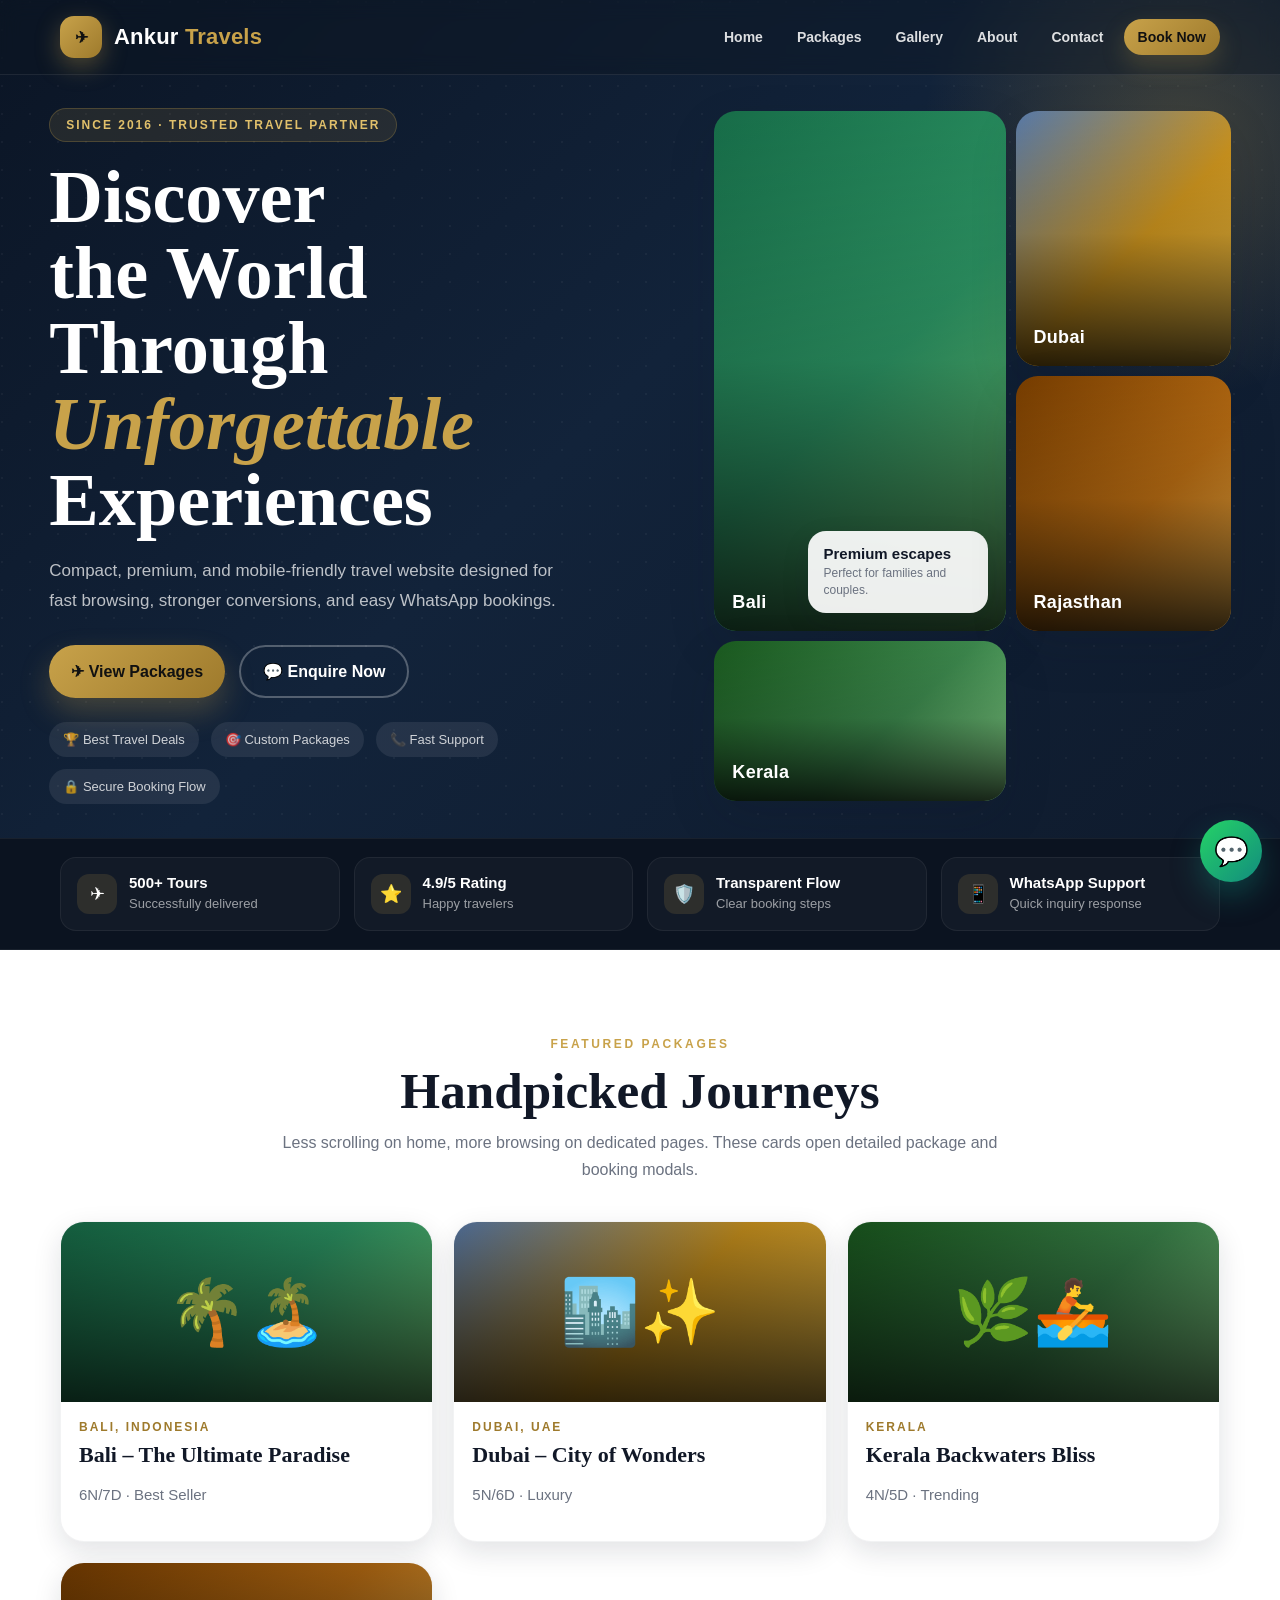
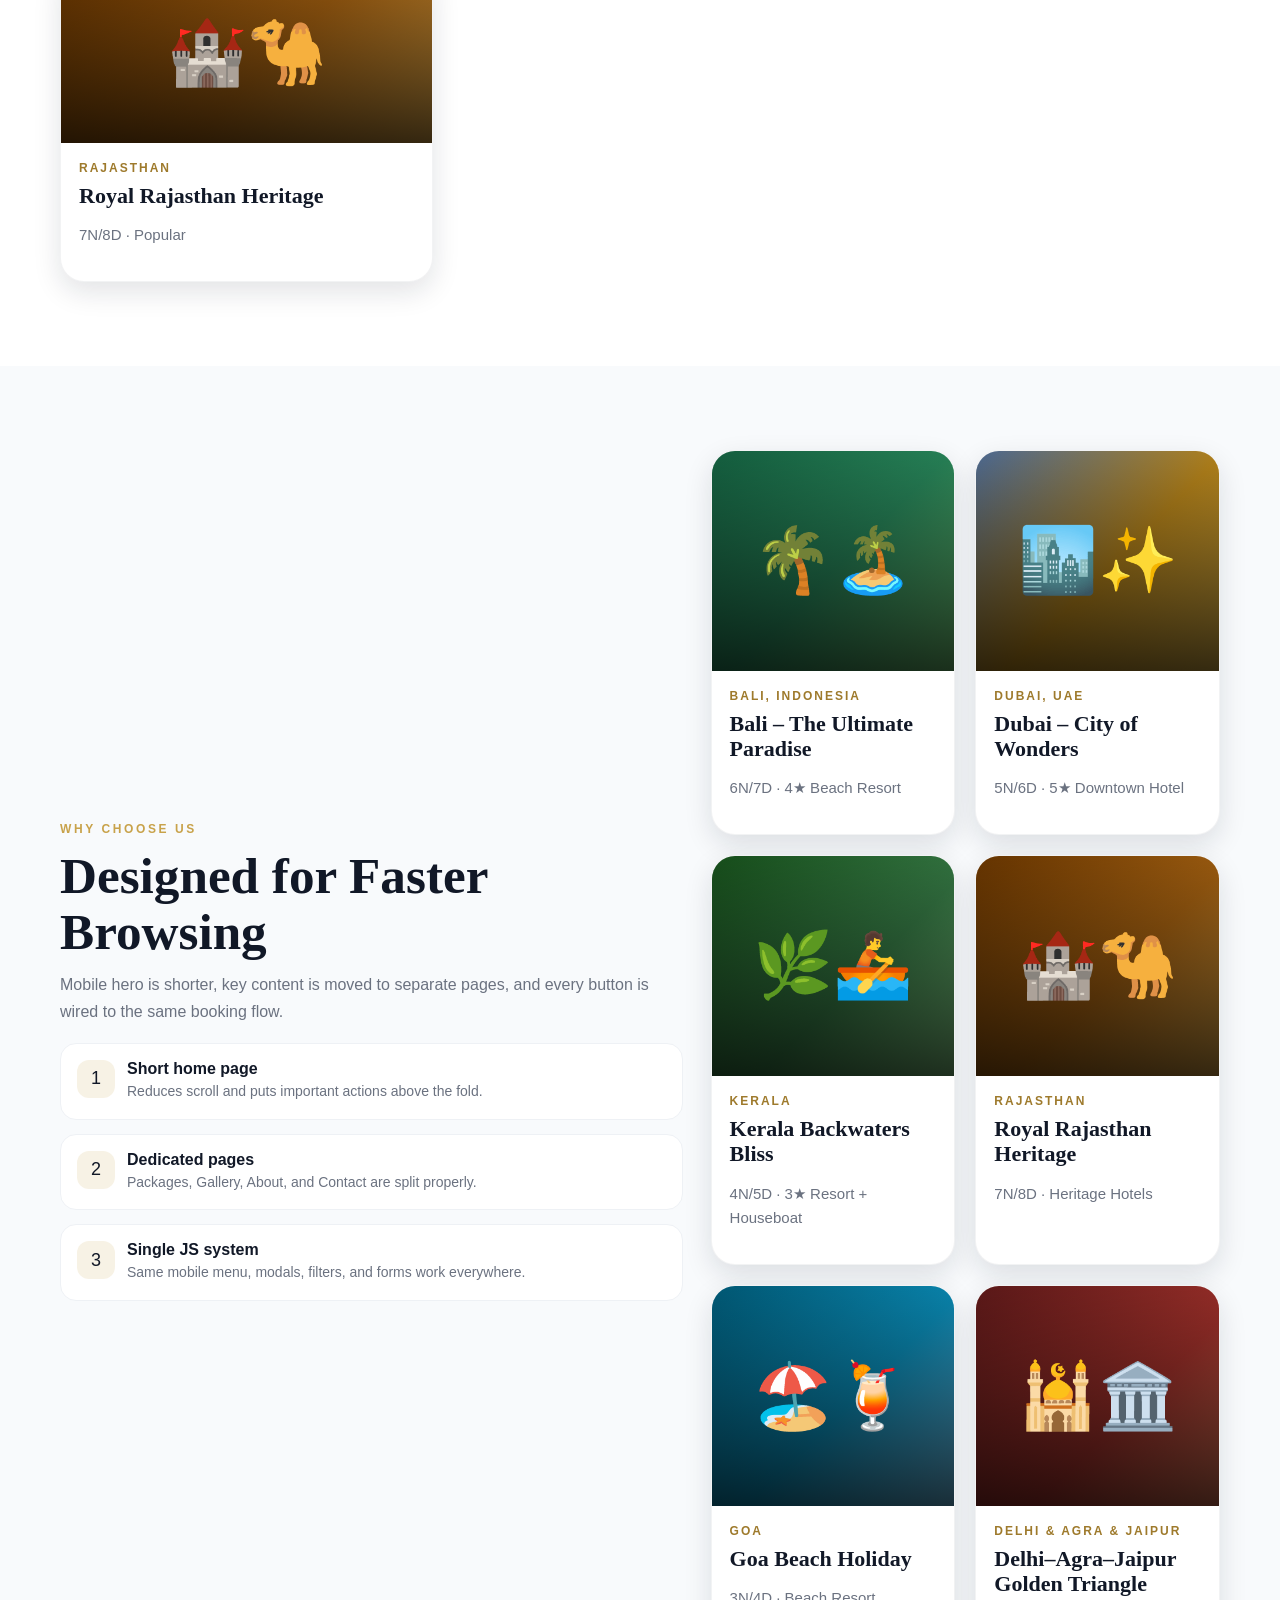
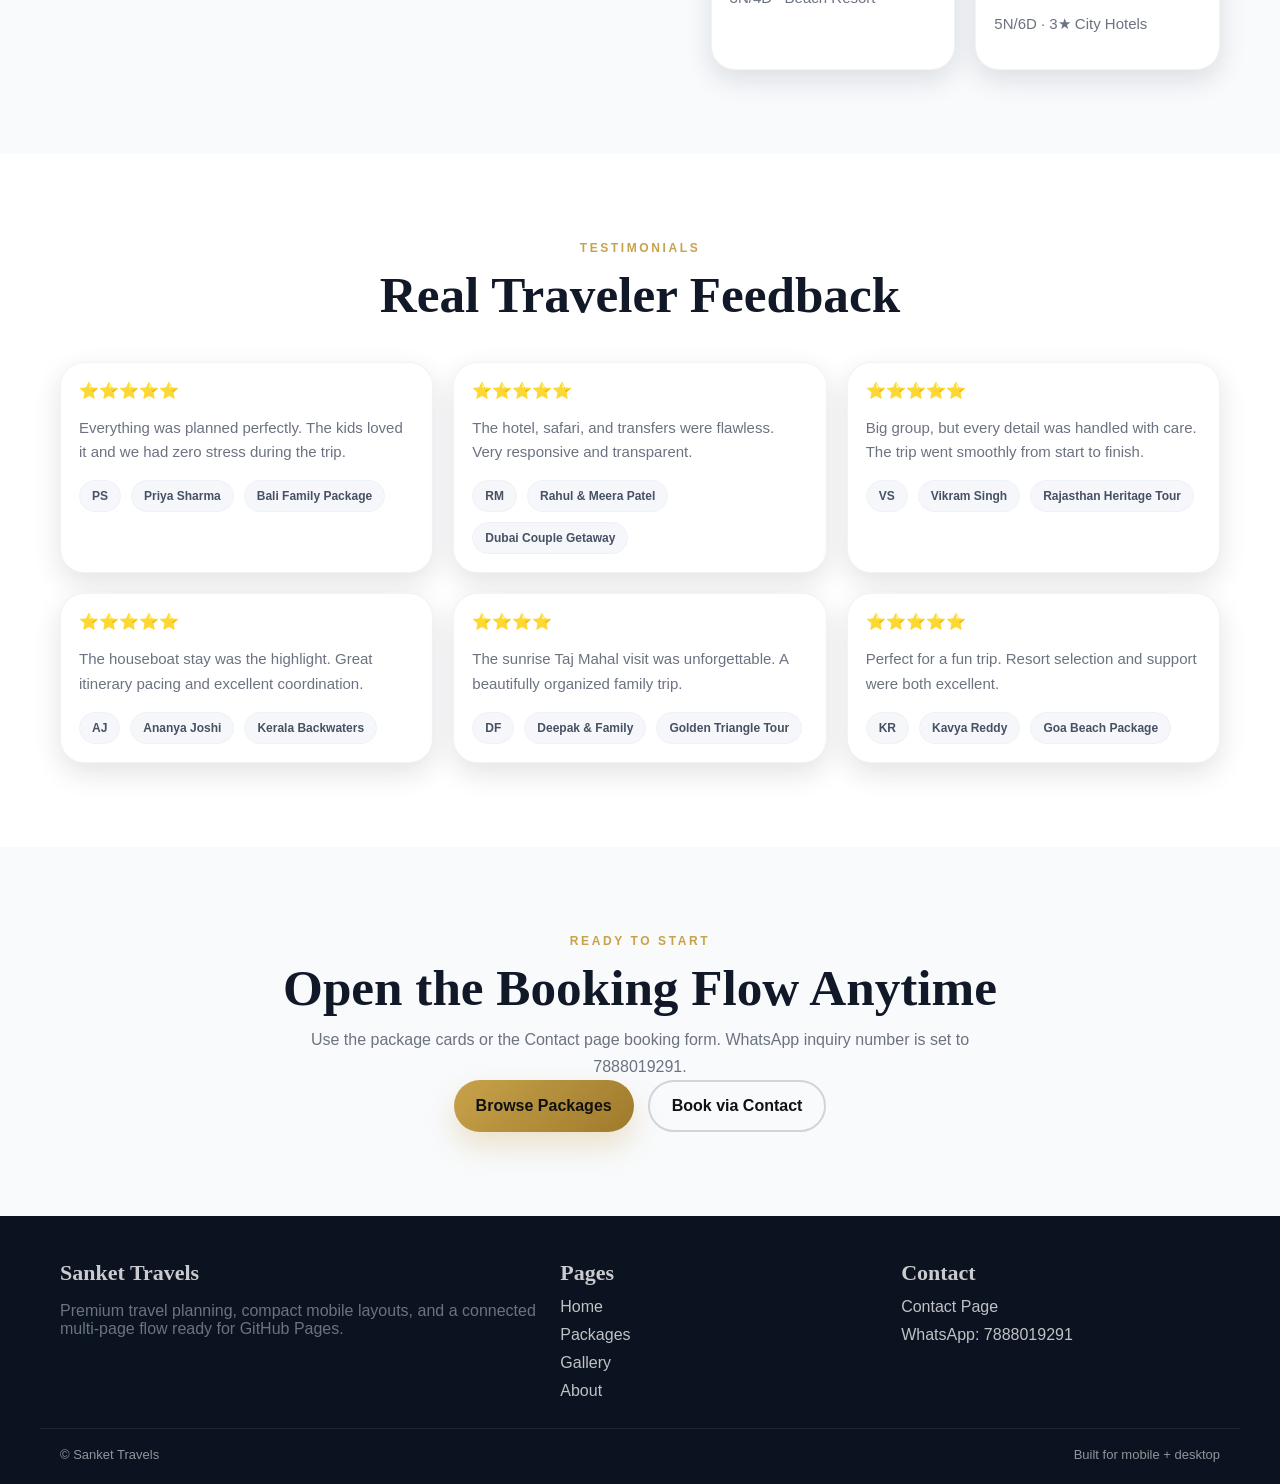
==== commit 22edce15: "Update index.html" ====
--- a/index.html
+++ b/index.html
@@ -16,7 +16,7 @@
     <div class="container navbar-inner">
       <a class="brand" href="index.html">
         <div class="brand-mark">✈</div>
-        <div class="brand-name">Sanket <span>Travels</span></div>
+        <div class="brand-name">Ankur <span>Travels</span></div>
       </a>
       <nav class="nav-links">
         <a href="index.html" class="active">Home</a>
--- a/assets/css/style.css
+++ b/assets/css/style.css
@@ -1,8 +1,415 @@
-body{font-family:Arial;margin:0}
-nav{display:flex;gap:10px;background:#000;padding:10px}
-nav a{color:#fff;text-decoration:none}
-.hero{padding:40px;text-align:center}
-.grid{display:flex;gap:10px}
-.card{width:50%}
-.card img{width:100%}
-.whatsapp{position:fixed;bottom:20px;right:20px;background:green;color:#fff;padding:10px 15px;border-radius:50px}+:root{
+  --bg:#f6f1e7;
+  --bg-soft:#ece3d2;
+  --ink:#111827;
+  --ink-soft:#374151;
+  --muted:#6b7280;
+  --gold:#c8a24a;
+  --gold-2:#e1c06b;
+  --gold-dark:#9e7a2c;
+  --nav:#0e1623;
+  --nav-2:#182437;
+  --white:#fff;
+  --danger:#dc2626;
+  --success:#16a34a;
+  --radius:20px;
+  --radius-sm:14px;
+  --shadow:0 18px 50px rgba(15,23,42,.12);
+  --shadow-2:0 10px 28px rgba(15,23,42,.12);
+  --max:1200px;
+}
+*{box-sizing:border-box}
+html{scroll-behavior:smooth}
+body{margin:0;font-family:Arial,Helvetica,sans-serif;background:var(--bg);color:var(--ink);overflow-x:hidden}
+img{max-width:100%;display:block}
+a{color:inherit;text-decoration:none}
+button,input,select,textarea{font:inherit}
+h1,h2,h3,h4{font-family:Georgia, 'Times New Roman', serif;margin:0}
+em{font-style:italic;color:var(--gold)}
+.container{max-width:var(--max);margin:0 auto;padding:0 20px}
+.section{padding:84px 0}
+.section-header{text-align:center;margin-bottom:38px}
+.section-kicker{display:inline-flex;align-items:center;gap:8px;font-size:12px;font-weight:800;letter-spacing:2.6px;text-transform:uppercase;color:var(--gold);margin-bottom:12px}
+.section-title{font-size:clamp(30px,4vw,52px);line-height:1.1;margin-bottom:10px}
+.section-sub{max-width:720px;margin:0 auto;color:var(--muted);line-height:1.7;font-size:16px}
+
+/* NAV */
+.navbar{
+  position:fixed;top:0;left:0;right:0;z-index:1000;
+  background:rgba(14,22,35,.42);backdrop-filter:blur(10px);
+  transition:all .25s ease;border-bottom:1px solid rgba(255,255,255,.08)
+}
+.navbar.scrolled{background:rgba(14,22,35,.96);box-shadow:0 8px 24px rgba(0,0,0,.16)}
+.navbar-inner{height:74px;display:flex;align-items:center;justify-content:space-between;gap:16px}
+.brand{display:flex;align-items:center;gap:12px;min-width:max-content}
+.brand-mark{
+  width:42px;height:42px;border-radius:14px;background:linear-gradient(135deg,var(--gold),var(--gold-dark));
+  display:grid;place-items:center;color:#111;font-weight:900;box-shadow:0 8px 24px rgba(200,162,74,.35)
+}
+.brand-name{color:var(--white);font-size:22px;font-weight:700;letter-spacing:.2px}
+.brand-name span{color:var(--gold)}
+.nav-links{display:flex;align-items:center;gap:6px}
+.nav-links a{
+  color:rgba(255,255,255,.86);font-size:14px;font-weight:600;padding:10px 14px;border-radius:999px;
+  transition:all .2s ease
+}
+.nav-links a:hover{background:rgba(255,255,255,.08);color:var(--gold-2)}
+.nav-cta{
+  background:linear-gradient(135deg,var(--gold),var(--gold-dark));color:#111 !important;
+  box-shadow:0 10px 24px rgba(200,162,74,.22)
+}
+.nav-cta:hover{transform:translateY(-1px)}
+.hamburger{
+  display:none;border:0;background:transparent;color:#fff;cursor:pointer;width:42px;height:42px;border-radius:12px
+}
+.hamburger span{display:block;height:2px;width:22px;background:#fff;border-radius:2px;margin:5px auto;transition:all .2s}
+.mobile-menu{
+  display:none;position:fixed;inset:74px 0 auto 0;z-index:999;background:rgba(14,22,35,.98);
+  border-top:1px solid rgba(255,255,255,.08);padding:16px 16px 20px
+}
+.mobile-menu.open{display:grid;gap:8px}
+.mobile-menu a{
+  padding:14px 16px;border-radius:14px;background:rgba(255,255,255,.04);color:#fff;font-weight:600
+}
+.mobile-menu a:hover{background:rgba(255,255,255,.08);color:var(--gold-2)}
+.mobile-menu .mobile-book{background:linear-gradient(135deg,var(--gold),var(--gold-dark));color:#111}
+
+/* HERO */
+.hero{
+  padding-top:74px;min-height:92vh;display:flex;align-items:center;position:relative;overflow:hidden;
+  background:linear-gradient(135deg,#0b1525 0%,#12233a 48%,#0f1b2d 100%);
+}
+.hero::before{
+  content:"";position:absolute;inset:0;
+  background-image:radial-gradient(circle at 2px 2px, rgba(255,255,255,.8) 1px, transparent 0);
+  background-size:28px 28px;opacity:.05
+}
+.hero::after{
+  content:"";position:absolute;right:-160px;top:-120px;width:520px;height:520px;border-radius:50%;
+  background:radial-gradient(circle, rgba(200,162,74,.26) 0%, transparent 70%)
+}
+.hero-inner{
+  position:relative;z-index:2;display:grid;grid-template-columns:1.1fr .9fr;gap:34px;align-items:center;padding:34px 0
+}
+.eyebrow{
+  display:inline-flex;align-items:center;gap:10px;padding:9px 16px;border-radius:999px;
+  border:1px solid rgba(200,162,74,.25);background:rgba(200,162,74,.12);color:var(--gold-2);
+  text-transform:uppercase;font-size:12px;font-weight:800;letter-spacing:2px;margin-bottom:18px
+}
+.hero h1{
+  color:#fff;font-size:clamp(44px,5.8vw,76px);line-height:1.02;max-width:10ch;margin-bottom:16px
+}
+.hero p{
+  color:rgba(255,255,255,.72);font-size:17px;line-height:1.8;max-width:56ch;margin-bottom:28px
+}
+.hero-actions{display:flex;gap:14px;flex-wrap:wrap}
+.btn{
+  display:inline-flex;align-items:center;justify-content:center;gap:10px;border:0;cursor:pointer;
+  padding:15px 22px;border-radius:999px;font-weight:800;transition:all .2s ease
+}
+.btn-primary{background:linear-gradient(135deg,var(--gold),var(--gold-dark));color:#111;box-shadow:0 14px 30px rgba(200,162,74,.28)}
+.btn-outline{background:transparent;color:#fff;border:2px solid rgba(255,255,255,.28)}
+.btn-outline:hover{border-color:var(--gold-2);color:var(--gold-2)}
+.btn-primary:hover{transform:translateY(-1px)}
+.hero-badges{display:flex;flex-wrap:wrap;gap:12px;margin-top:24px}
+.hero-badge{
+  display:flex;align-items:center;gap:10px;padding:10px 14px;border-radius:999px;background:rgba(255,255,255,.08);
+  color:rgba(255,255,255,.78);font-size:13px
+}
+.hero-visual{
+  display:grid;grid-template-columns:1.15fr .85fr;gap:10px;min-height:520px
+}
+.hero-tile{
+  position:relative;border-radius:22px;overflow:hidden;box-shadow:var(--shadow);min-height:160px
+}
+.hero-tile.big{grid-row:span 2;min-height:520px}
+.hero-art{
+  position:absolute;inset:0;display:flex;align-items:flex-end;padding:18px;
+  color:#fff;font-weight:800;font-size:18px;letter-spacing:.3px
+}
+.hero-art::before{
+  content:"";position:absolute;inset:0;background:linear-gradient(to top, rgba(0,0,0,.82) 0%, rgba(0,0,0,.18) 52%, rgba(0,0,0,.05) 100%)
+}
+.hero-art > span{position:relative;z-index:1}
+.art-bali{background:linear-gradient(135deg,#18724c,#2e9b68 52%,#78d87e)}
+.art-dubai{background:linear-gradient(135deg,#5b7fb1,#d79c20 54%,#efc04a)}
+.art-goa{background:linear-gradient(135deg,#006a8c,#0ca0d1 55%,#73d2ff)}
+.art-kerala{background:linear-gradient(135deg,#1b5e20,#3e8c4f 58%,#8ad88c)}
+.art-rajasthan{background:linear-gradient(135deg,#7b3f00,#bb6e13 56%,#f0b24a)}
+.art-delhi{background:linear-gradient(135deg,#6d1d1d,#b93831 60%,#ef7d5b)}
+.hero-card{
+  position:absolute;right:18px;bottom:18px;background:rgba(255,255,255,.92);border-radius:18px;padding:14px 16px;box-shadow:var(--shadow-2);
+  max-width:180px
+}
+.hero-card strong{display:block;font-size:15px;margin-bottom:3px}
+.hero-card span{display:block;color:var(--muted);font-size:12px;line-height:1.4}
+
+/* TRUST BAR */
+.trustbar{background:#0b1320;padding:18px 0;border-top:1px solid rgba(255,255,255,.06);border-bottom:1px solid rgba(255,255,255,.06)}
+.trustbar-inner{display:grid;grid-template-columns:repeat(4,1fr);gap:14px}
+.trust-box{
+  background:rgba(255,255,255,.03);border:1px solid rgba(255,255,255,.06);border-radius:16px;padding:16px;
+  display:flex;gap:12px;align-items:flex-start;color:#fff
+}
+.trust-ico{width:40px;height:40px;border-radius:12px;display:grid;place-items:center;background:rgba(200,162,74,.15);font-size:18px}
+.trust-box strong{display:block;font-size:15px;margin-bottom:4px}
+.trust-box span{display:block;color:rgba(255,255,255,.58);font-size:13px;line-height:1.45}
+
+/* CARDS / GRID */
+.grid{display:grid;gap:20px}
+.grid-3{grid-template-columns:repeat(3,minmax(0,1fr))}
+.grid-4{grid-template-columns:repeat(4,minmax(0,1fr))}
+.grid-2{grid-template-columns:repeat(2,minmax(0,1fr))}
+.card{
+  background:var(--white);border-radius:24px;overflow:hidden;box-shadow:var(--shadow-2);border:1px solid rgba(17,24,39,.05)
+}
+.card-media{
+  min-height:220px;position:relative;display:grid;place-items:center;color:#fff
+}
+.card-media::after{
+  content:"";position:absolute;inset:0;background:linear-gradient(to top, rgba(0,0,0,.78), rgba(0,0,0,.18))
+}
+.card-media span{position:relative;z-index:1;font-size:64px}
+.card-media.small{min-height:180px}
+.card-body{padding:18px}
+.card-kicker{font-size:12px;font-weight:800;letter-spacing:2px;color:var(--gold-dark);text-transform:uppercase;margin-bottom:8px}
+.card-title{font-size:24px;line-height:1.15;margin-bottom:10px}
+.card-text{color:var(--muted);line-height:1.65;font-size:15px}
+.meta{display:flex;flex-wrap:wrap;gap:10px;margin:14px 0 16px}
+.pill{
+  display:inline-flex;align-items:center;gap:8px;padding:8px 12px;border-radius:999px;background:#f6f7fb;border:1px solid #eef1f5;
+  color:#465164;font-size:12px;font-weight:700
+}
+.card-actions{display:flex;gap:10px;flex-wrap:wrap}
+.card-actions .btn{padding:12px 16px}
+.btn-soft{background:#f3f4f6;color:#111827}
+.btn-soft:hover{background:#e5e7eb}
+.btn-dark{background:#111827;color:#fff}
+.btn-dark:hover{transform:translateY(-1px)}
+
+/* PAGE HERO */
+.page-hero{
+  padding-top:122px;padding-bottom:42px;background:linear-gradient(135deg,#0b1525 0%,#17253a 100%);
+  color:#fff;position:relative;overflow:hidden
+}
+.page-hero::before{
+  content:"";position:absolute;inset:0;background-image:radial-gradient(circle at 2px 2px, rgba(255,255,255,.8) 1px, transparent 0);
+  background-size:28px 28px;opacity:.05
+}
+.page-hero-inner{position:relative;z-index:1}
+.page-hero h1{font-size:clamp(34px,5vw,60px);line-height:1.05;margin-bottom:12px}
+.page-hero p{max-width:720px;color:rgba(255,255,255,.72);line-height:1.75;font-size:16px}
+.breadcrumb{display:flex;flex-wrap:wrap;gap:10px;margin-top:12px;color:rgba(255,255,255,.6);font-size:13px}
+.breadcrumb a{color:var(--gold-2)}
+
+/* PAGE SECTIONS */
+.section-alt{background:#fff}
+.section-soft{background:#f8fafc}
+.filterbar{display:flex;flex-wrap:wrap;gap:10px;margin-bottom:22px}
+.filter{
+  border:1px solid #e5e7eb;background:#fff;border-radius:999px;padding:11px 16px;cursor:pointer;font-weight:700;
+  color:#445;color:var(--ink-soft);transition:all .2s ease
+}
+.filter.active,.filter:hover{background:var(--gold);border-color:var(--gold);color:#111}
+.search-row{display:grid;grid-template-columns:1fr auto;gap:12px;margin-bottom:22px}
+.search-row input{
+  border:1.5px solid #e5e7eb;background:#fff;border-radius:14px;padding:14px 16px;outline:none
+}
+.search-row input:focus{border-color:var(--gold);box-shadow:0 0 0 3px rgba(200,162,74,.13)}
+.search-row button{white-space:nowrap}
+
+.two-col{display:grid;grid-template-columns:1.1fr .9fr;gap:28px;align-items:center}
+.copy-list{display:grid;gap:14px;margin-top:18px}
+.copy-item{
+  padding:16px;border-radius:16px;background:#fff;border:1px solid #eef1f5;display:flex;gap:12px;align-items:flex-start
+}
+.copy-item .ico{width:38px;height:38px;border-radius:12px;background:rgba(200,162,74,.14);display:grid;place-items:center;font-size:18px;flex:0 0 auto}
+.copy-item strong{display:block;margin-bottom:3px}
+.copy-item span{color:var(--muted);line-height:1.55;font-size:14px}
+
+.stats{
+  display:grid;grid-template-columns:repeat(4,1fr);gap:14px
+}
+.stat{
+  background:#fff;border:1px solid #eef1f5;border-radius:18px;padding:18px;text-align:center;box-shadow:var(--shadow-2)
+}
+.stat strong{display:block;font-size:34px;font-family:Georgia,serif;color:var(--gold-dark);line-height:1}
+.stat span{display:block;color:var(--muted);font-size:13px;margin-top:6px}
+
+/* GALLERY */
+.masonry{columns:3 280px;column-gap:16px}
+.gallery-card{
+  break-inside:avoid;border-radius:18px;overflow:hidden;margin:0 0 16px;background:#fff;box-shadow:var(--shadow-2)
+}
+.gallery-media{min-height:220px;position:relative;display:grid;place-items:center;color:#fff}
+.gallery-media::after{content:"";position:absolute;inset:0;background:linear-gradient(to top, rgba(0,0,0,.72), transparent 60%)}
+.gallery-media span{position:relative;z-index:1;font-size:56px}
+.gallery-caption{padding:14px 16px}
+.gallery-caption strong{display:block;font-size:16px;margin-bottom:4px}
+.gallery-caption span{color:var(--muted);font-size:13px;line-height:1.5}
+
+/* CONTACT */
+.contact-card{padding:22px}
+.contact-list{display:grid;gap:14px}
+.contact-line{display:flex;gap:12px;align-items:flex-start;padding:14px;border-radius:16px;background:#fff;border:1px solid #eef1f5}
+.contact-line .ico{width:40px;height:40px;border-radius:12px;background:rgba(200,162,74,.14);display:grid;place-items:center;flex:0 0 auto}
+.contact-line strong{display:block;margin-bottom:3px}
+.contact-line span{color:var(--muted);font-size:14px;line-height:1.55}
+.form{
+  background:#fff;border:1px solid #eef1f5;border-radius:24px;box-shadow:var(--shadow-2);padding:22px
+}
+.field{margin-bottom:14px}
+.field label{display:block;font-size:13px;font-weight:800;color:#253042;margin-bottom:7px}
+.field input,.field select,.field textarea{
+  width:100%;padding:14px 15px;border:1.5px solid #e5e7eb;border-radius:14px;outline:none;background:#fff
+}
+.field input:focus,.field select:focus,.field textarea:focus{border-color:var(--gold);box-shadow:0 0 0 3px rgba(200,162,74,.13)}
+.field textarea{min-height:120px;resize:vertical}
+.form-grid{display:grid;grid-template-columns:1fr 1fr;gap:14px}
+.note{
+  background:#fefce8;border:1px solid #f59e0b33;padding:12px 14px;border-radius:14px;color:#92400e;font-size:13px;line-height:1.5
+}
+
+/* FAQ / ACCORDION */
+.accordion{display:grid;gap:12px}
+.acc-item{border:1px solid #e5e7eb;border-radius:16px;background:#fff;overflow:hidden}
+.acc-q{
+  width:100%;border:0;background:transparent;padding:16px 18px;display:flex;justify-content:space-between;align-items:center;
+  cursor:pointer;font-weight:800;color:#1f2937;text-align:left
+}
+.acc-a{max-height:0;overflow:hidden;transition:max-height .3s ease;padding:0 18px}
+.acc-item.open .acc-a{max-height:220px;padding:0 18px 16px}
+.acc-item.open .acc-q{color:var(--gold-dark)}
+.acc-toggle{width:28px;height:28px;border-radius:50%;display:grid;place-items:center;background:#f3f4f6;font-weight:900}
+
+/* FOOTER */
+.footer{
+  background:#0b1320;color:rgba(255,255,255,.78);padding:44px 0 22px
+}
+.footer-grid{display:grid;grid-template-columns:1.2fr .8fr .8fr;gap:22px}
+.footer h3{font-size:22px;margin-bottom:12px}
+.footer a{color:rgba(255,255,255,.74)}
+.footer a:hover{color:var(--gold-2)}
+.footer-links{display:grid;gap:10px}
+.footer-bottom{
+  margin-top:28px;padding-top:18px;border-top:1px solid rgba(255,255,255,.08);display:flex;justify-content:space-between;gap:14px;flex-wrap:wrap;
+  color:rgba(255,255,255,.55);font-size:13px
+}
+
+/* FLOATERS / TOAST / MODALS */
+.whatsapp-float{
+  position:fixed;right:18px;bottom:18px;width:62px;height:62px;border-radius:50%;display:grid;place-items:center;
+  background:linear-gradient(135deg,#25d366,#128c7e);box-shadow:0 14px 30px rgba(18,140,126,.36);z-index:1200;
+  color:#fff;font-size:28px
+}
+.toast{
+  position:fixed;left:50%;top:92px;transform:translate(-50%,-20px);opacity:0;pointer-events:none;
+  background:#111827;color:#fff;padding:14px 16px;border-radius:14px;box-shadow:var(--shadow);z-index:1300;display:flex;gap:12px;align-items:center;min-width:min(92vw,440px)
+}
+.toast.show{opacity:1;transform:translate(-50%,0);pointer-events:auto}
+.toast.success{background:#0f5132}
+.toast.error{background:#842029}
+.toast .icon{width:34px;height:34px;border-radius:10px;background:rgba(255,255,255,.14);display:grid;place-items:center}
+
+.modal{
+  position:fixed;inset:0;z-index:1400;background:rgba(15,23,42,.7);backdrop-filter:blur(8px);
+  display:none;align-items:center;justify-content:center;padding:18px
+}
+.modal.open{display:flex}
+.modal-panel{
+  width:min(980px,100%);max-height:92vh;overflow:auto;background:#fff;border-radius:24px;box-shadow:0 40px 90px rgba(0,0,0,.25)
+}
+.modal-head{
+  padding:18px 20px;border-bottom:1px solid #eef1f5;display:flex;justify-content:space-between;align-items:center;gap:12px;position:sticky;top:0;background:#fff;z-index:1
+}
+.modal-title{font-size:24px}
+.modal-close{
+  width:42px;height:42px;border-radius:12px;border:1px solid #e5e7eb;background:#fff;cursor:pointer;font-size:20px
+}
+.modal-body{padding:20px}
+.split{display:grid;grid-template-columns:1fr 1fr;gap:18px}
+.detail-media{
+  min-height:260px;border-radius:20px;overflow:hidden;display:grid;place-items:center;color:#fff;box-shadow:var(--shadow-2)
+}
+.detail-media span{font-size:82px;position:relative;z-index:1}
+.detail-media::after{content:"";position:absolute;inset:0;background:linear-gradient(to top, rgba(0,0,0,.72), transparent 60%)}
+.detail-meta{display:flex;flex-wrap:wrap;gap:10px;margin:14px 0 18px}
+.list{
+  margin:0;padding-left:18px;color:#374151;line-height:1.8
+}
+.booking-steps{display:flex;gap:10px;flex-wrap:wrap;margin-bottom:16px}
+.step{
+  flex:1 1 120px;text-align:center;padding:10px;border-radius:14px;background:#f3f4f6;color:#6b7280;font-weight:800;font-size:12px
+}
+.step.active{background:rgba(200,162,74,.16);color:var(--gold-dark)}
+.step.done{background:#dcfce7;color:#166534}
+.booking-split{display:grid;grid-template-columns:1fr .85fr;gap:18px}
+.summary{
+  background:#0b1320;color:#fff;border-radius:22px;padding:20px;position:sticky;top:0;height:max-content
+}
+.summary h3{font-size:24px;margin-bottom:8px}
+.summary .line{display:flex;justify-content:space-between;gap:12px;padding:11px 0;border-bottom:1px solid rgba(255,255,255,.08);font-size:14px;color:rgba(255,255,255,.72)}
+.summary .line.total{font-size:18px;color:#fff;font-weight:800}
+.summary .line.total span:last-child{color:var(--gold-2)}
+.pay-options{display:grid;grid-template-columns:1fr 1fr;gap:12px;margin:12px 0 16px}
+.pay-option{
+  border:1.5px solid #e5e7eb;border-radius:16px;padding:14px;cursor:pointer;transition:all .2s ease;background:#fff
+}
+.pay-option.active{border-color:var(--gold);background:rgba(200,162,74,.08)}
+.pay-option strong{display:block;margin-bottom:4px}
+.pay-option span{color:var(--muted);font-size:13px;line-height:1.5}
+.inline-actions{display:flex;gap:10px;flex-wrap:wrap}
+
+/* UTILITIES */
+.hide{display:none !important}
+.center{text-align:center}
+.muted{color:var(--muted)}
+.mt-0{margin-top:0}
+.mb-0{margin-bottom:0}
+.mt-16{margin-top:16px}
+.mt-24{margin-top:24px}
+.mt-32{margin-top:32px}
+
+@media (max-width: 1100px){
+  .hero-inner,.two-col,.grid-4,.stats,.footer-grid,.split,.booking-split,.trustbar-inner,.grid-3,.grid-2{grid-template-columns:1fr 1fr}
+  .hero{min-height:auto}
+  .hero-visual{min-height:460px}
+  .grid-4,.stats,.trustbar-inner,.grid-3{grid-template-columns:repeat(2,minmax(0,1fr))}
+  .footer-grid{grid-template-columns:1fr 1fr}
+}
+@media (max-width: 900px){
+  .nav-links{display:none}
+  .hamburger{display:block}
+  .hero-inner,.two-col,.split,.booking-split,.footer-grid,.grid-3,.grid-4,.grid-2,.stats{grid-template-columns:1fr}
+  .hero{padding-top:74px;min-height:auto}
+  .hero-inner{gap:24px;padding:20px 0 34px}
+  .hero h1{max-width:12ch}
+  .hero-visual{min-height:380px}
+  .trustbar-inner{grid-template-columns:1fr 1fr}
+  .card-title{font-size:22px}
+  .page-hero{padding-top:108px}
+}
+@media (max-width: 680px){
+  .container{padding:0 16px}
+  .section{padding:64px 0}
+  .section-title{font-size:30px}
+  .hero{padding-top:74px}
+  .hero-inner{grid-template-columns:1fr}
+  .hero-visual{display:none}
+  .hero h1{font-size:clamp(38px,11vw,52px);max-width:100%}
+  .hero p{font-size:16px}
+  .hero-actions{flex-direction:column}
+  .hero-actions .btn{width:100%}
+  .trustbar-inner{grid-template-columns:1fr}
+  .search-row,.form-grid{grid-template-columns:1fr}
+  .pay-options{grid-template-columns:1fr}
+  .card-actions,.inline-actions{flex-direction:column}
+  .card-actions .btn,.inline-actions .btn{width:100%}
+  .modal{padding:0}
+  .modal-panel{border-radius:0;max-height:100vh}
+  .modal-head{padding:16px}
+  .modal-body{padding:16px}
+  .whatsapp-float{width:58px;height:58px;font-size:26px}
+  .page-hero p{font-size:15px}
+  .toast{left:16px;right:16px;transform:none;min-width:0;width:auto}
+}
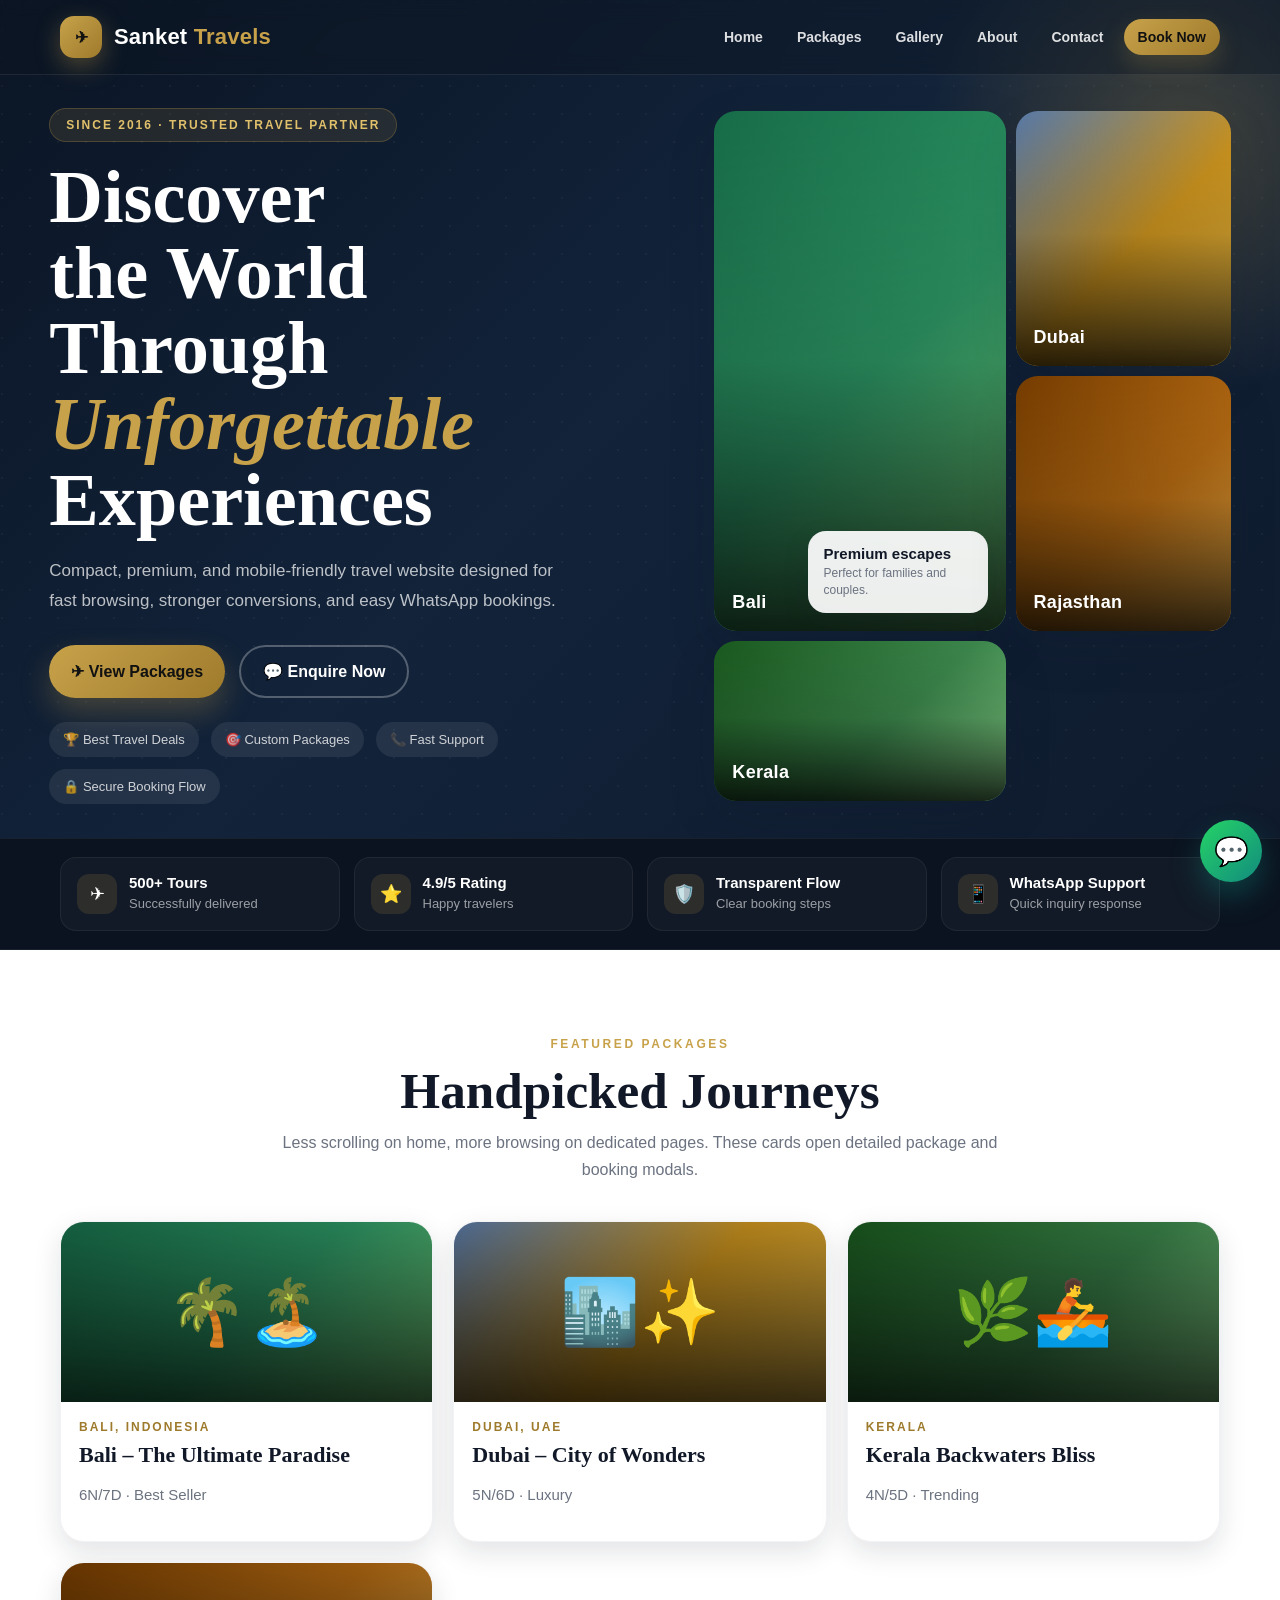
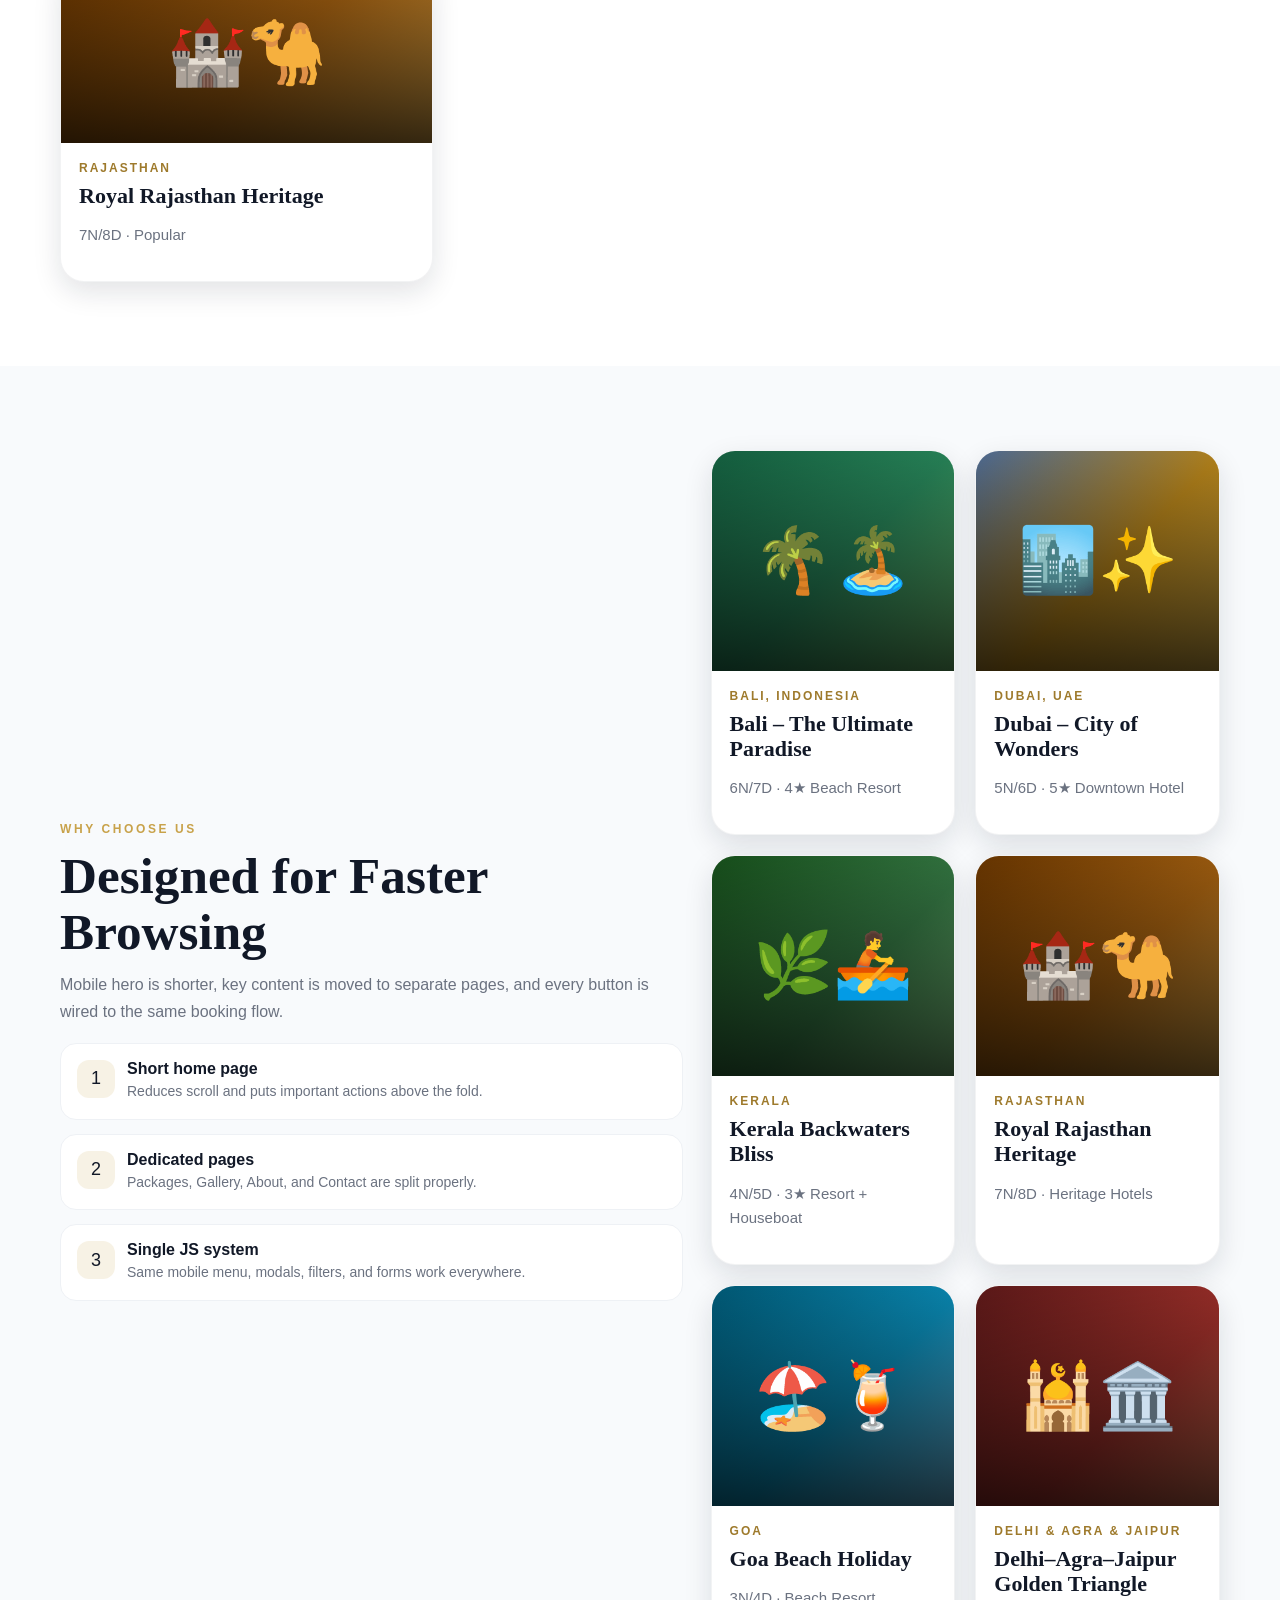
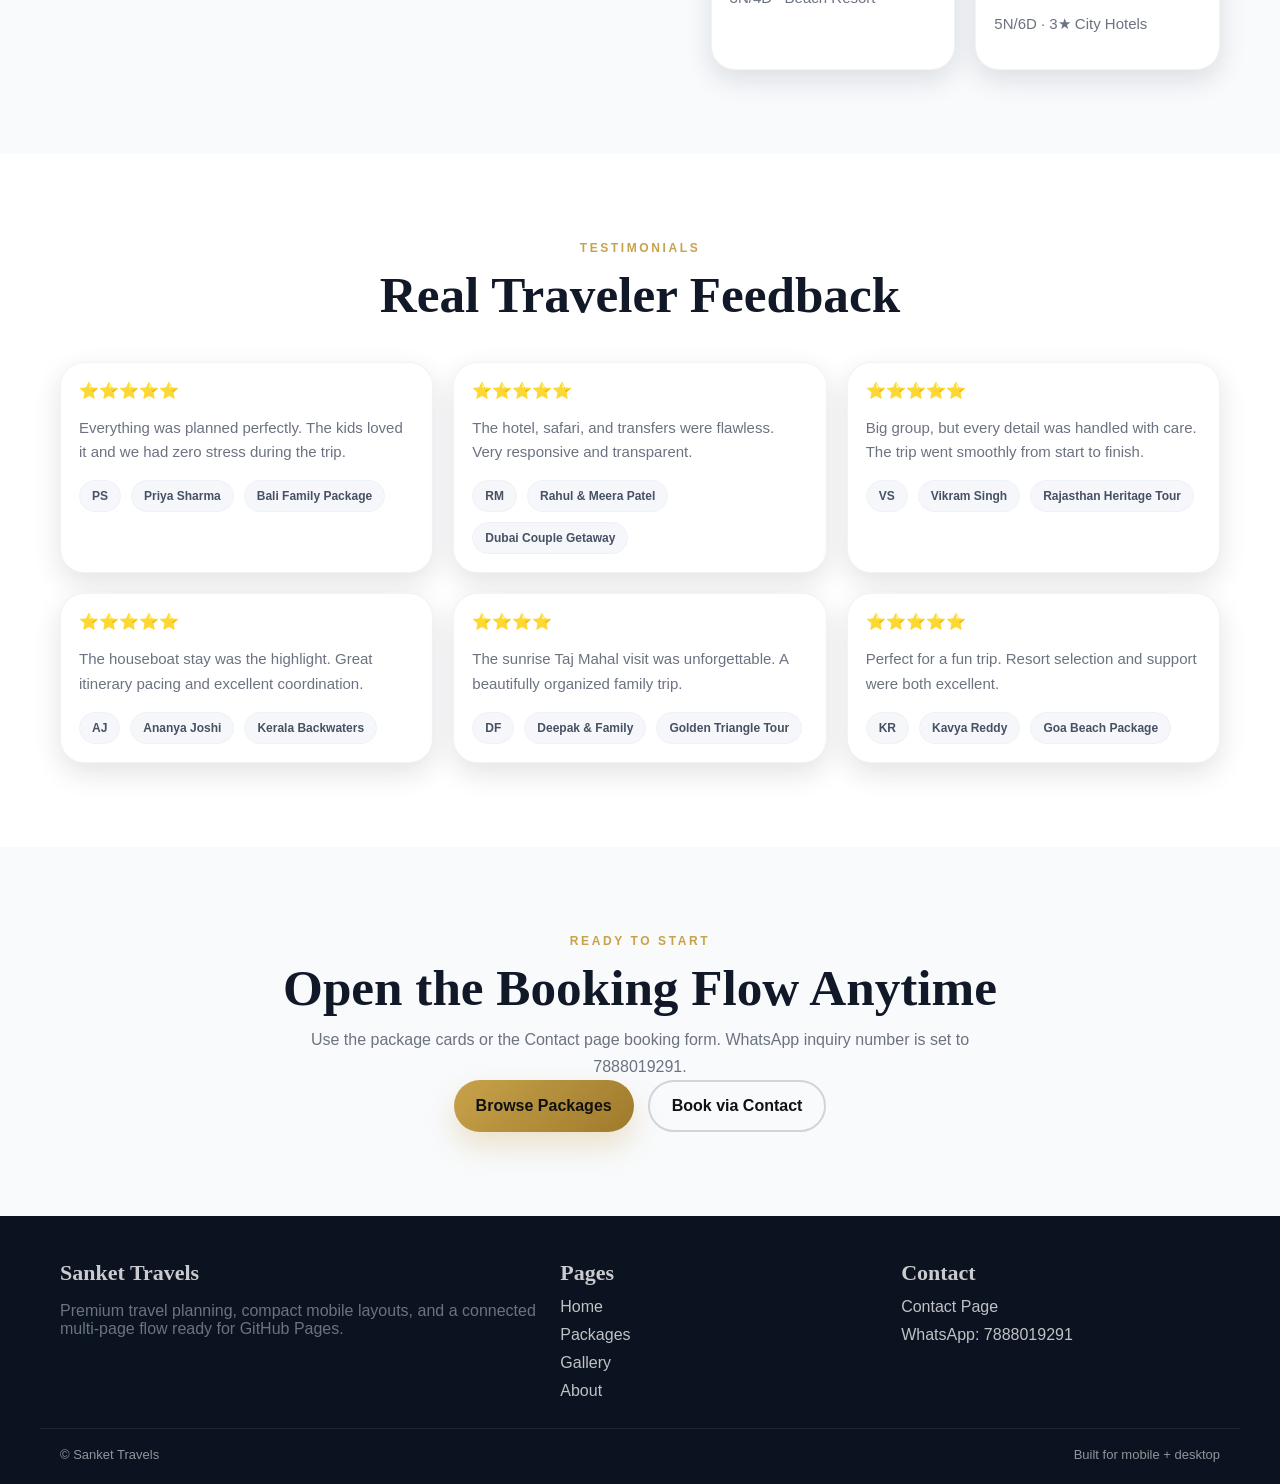
==== commit 0febd90f: "Update index.html" ====
--- a/index.html
+++ b/index.html
@@ -16,7 +16,7 @@
     <div class="container navbar-inner">
       <a class="brand" href="index.html">
         <div class="brand-mark">✈</div>
-        <div class="brand-name">Ankur <span>Travels</span></div>
+        <div class="brand-name">Sanket <span>Travels</span></div>
       </a>
       <nav class="nav-links">
         <a href="index.html" class="active">Home</a>
